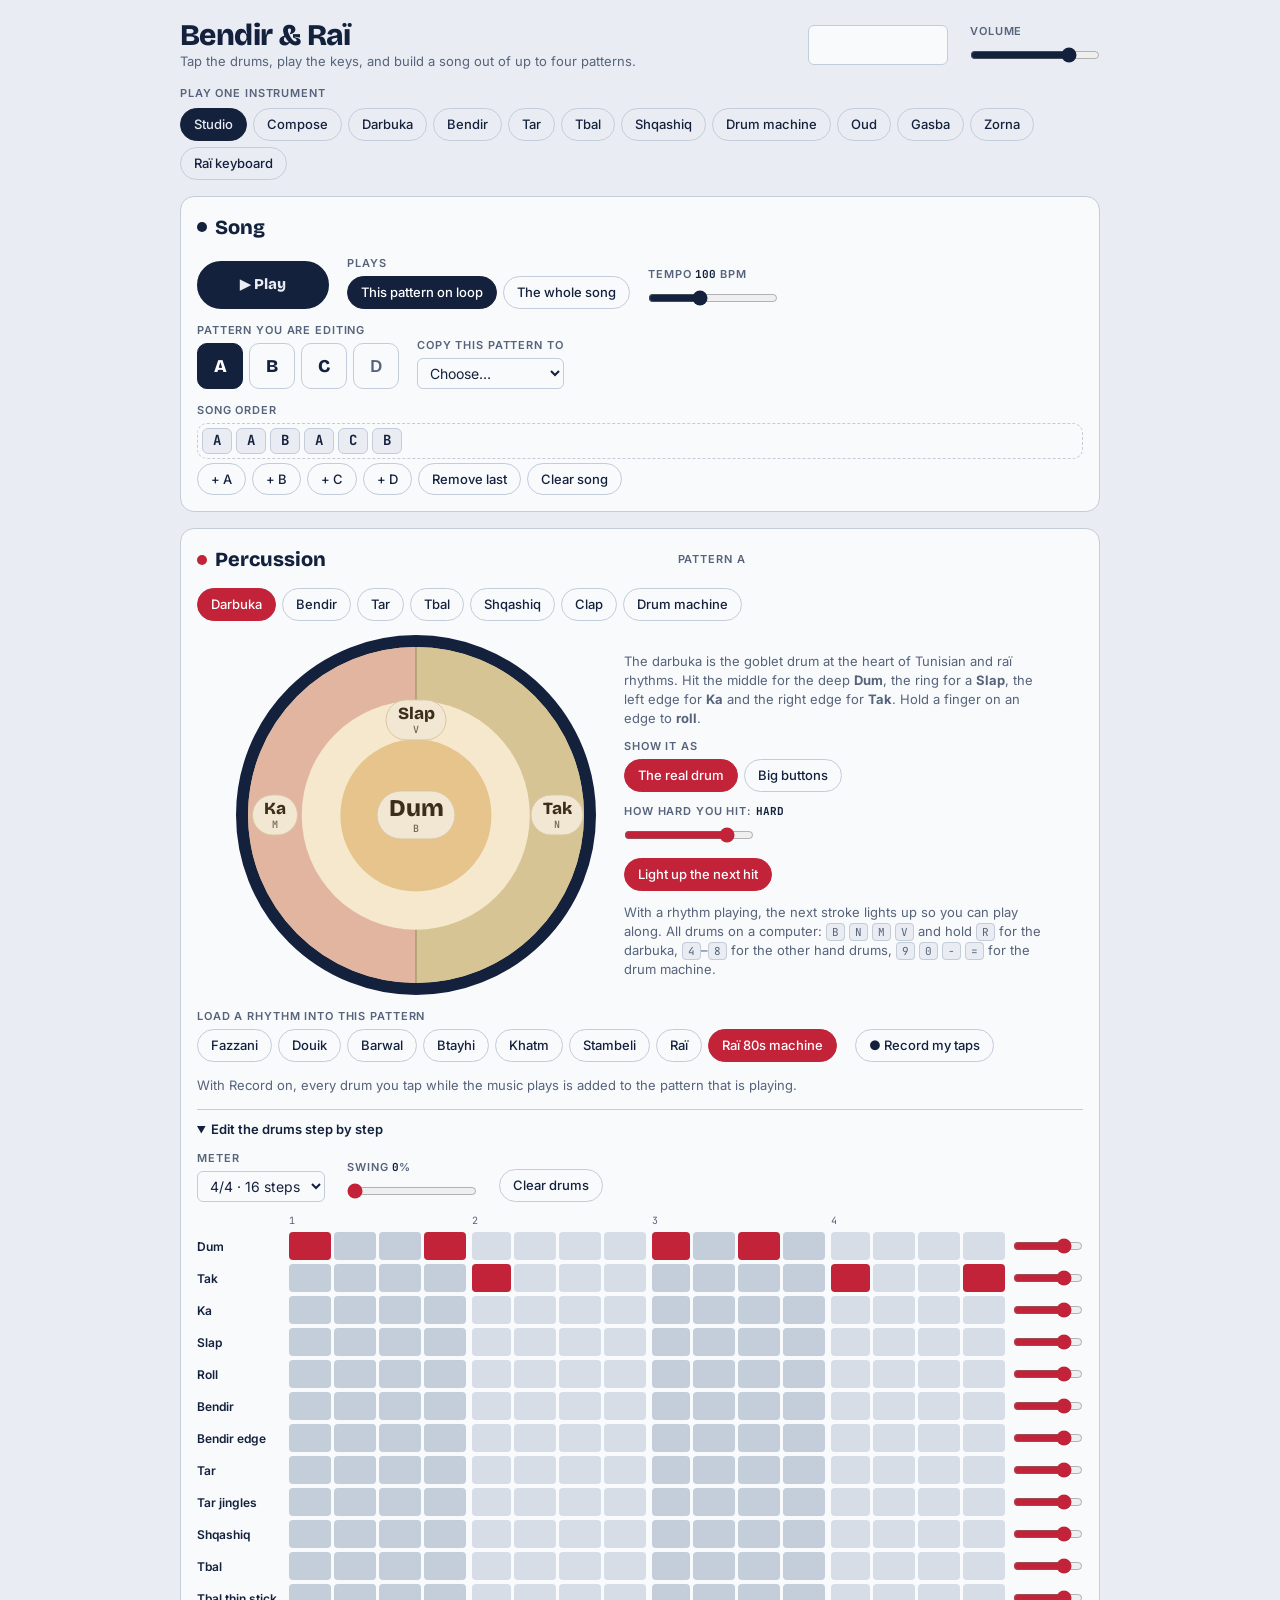
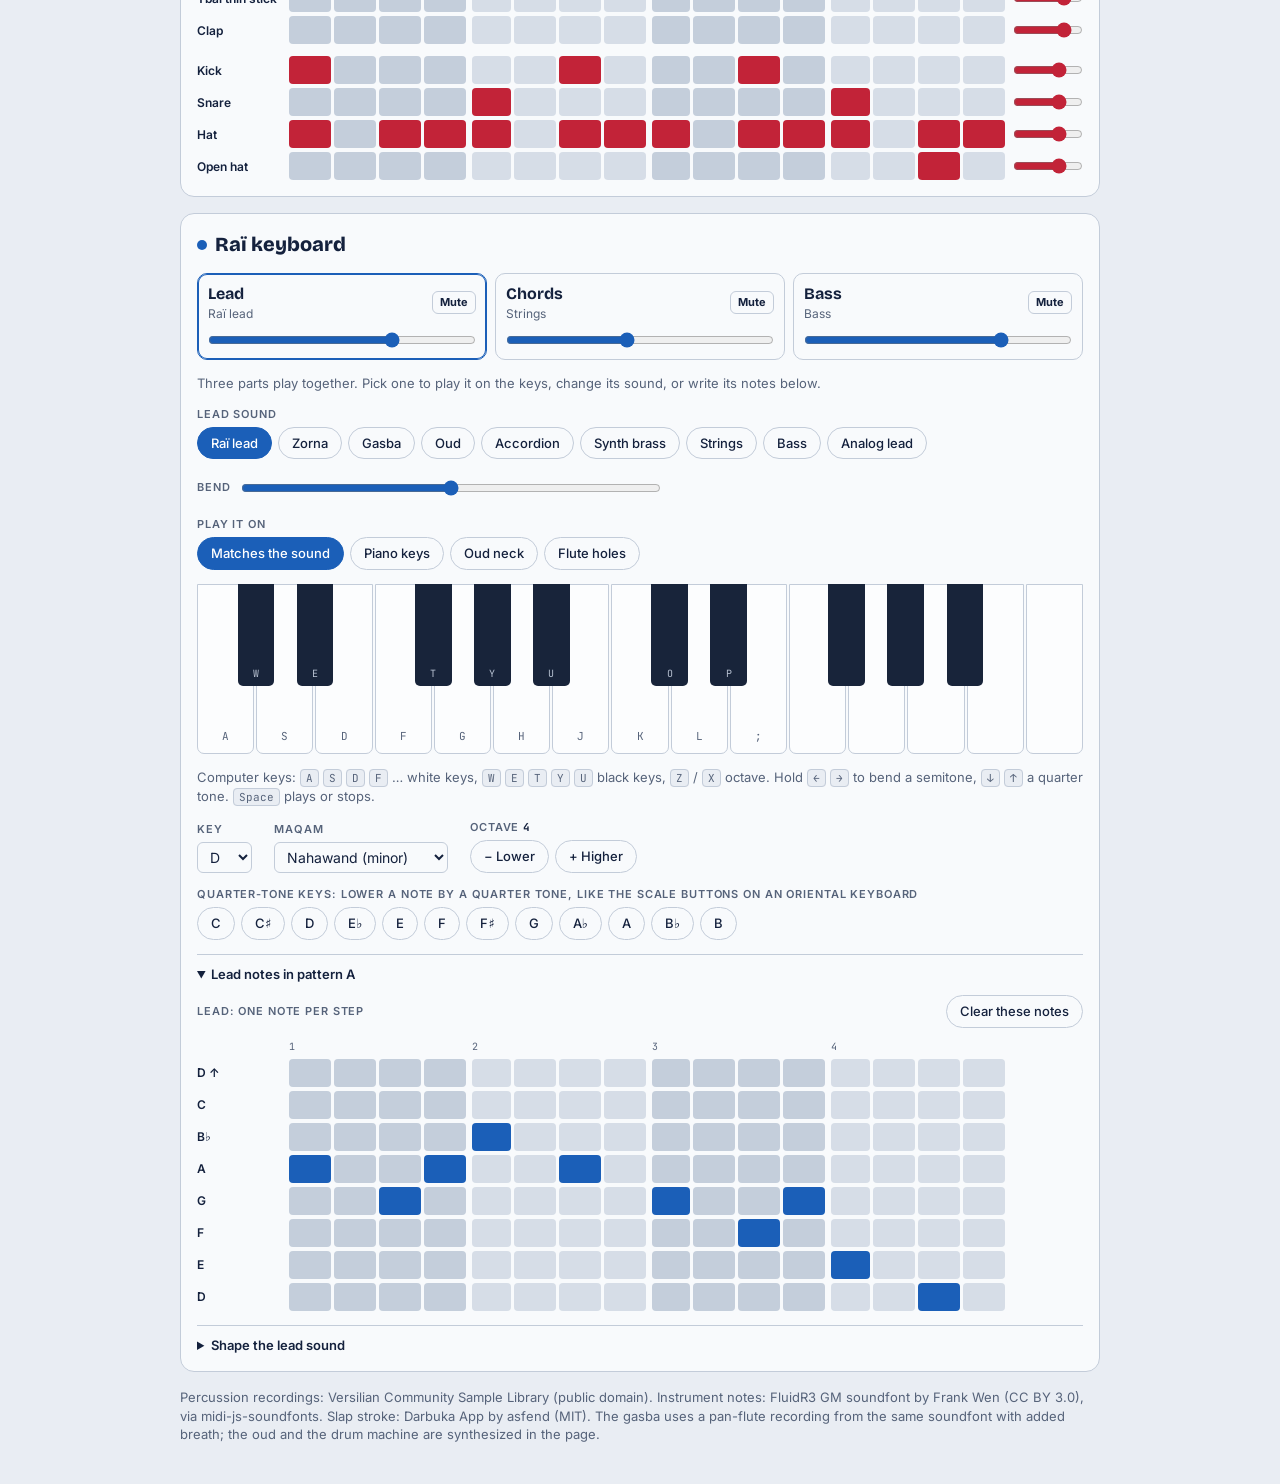
==== bendir-rai/index.html @ 1635fe31 "Add contributor guide, README and sound-pack builder - CONTRIBUTING.md: setup, branch and pull-reque" ====
<!doctype html>
<html lang="en">
<head>
<meta charset="utf-8">
<meta name="viewport" content="width=device-width, initial-scale=1, viewport-fit=cover">
<title>Bendir &amp; Raï</title>
<link rel="stylesheet" href="https://fonts.googleapis.com/css2?family=Inter:wght@400;500;600&family=JetBrains+Mono:wght@500;700&family=Bricolage+Grotesque:wght@600;800&display=swap">
<style>
/* Layout: a song bar on top (patterns and their order), then the two instruments you play
   with your hands: drum heads plus a drum machine (flag red), and a three-track raï keyboard
   (Sidi Bou Said blue). Step grids sit under each instrument. */
:root {
  --bg: #e9edf3;
  --panel: #f8fafc;
  --ink: #14213d;
  --muted: #56637a;
  --line: #c3ccd9;
  --cell: #d6dde7;
  --cell-alt: #c4cedb;
  --drum: #c22338;
  --synth: #1b5fb8;
  --song: #14213d;
  --skin: #f1e7d3;
  --skin-edge: #d9c7a4;
  --skin-ink: #3b2f1c;
  --machine: #2a3550;
  --machine-ink: #e7ecf4;
  --z-center: #e6c48c; --z-ring: #f5e8cd; --z-rimL: #e2b5a0; --z-rimR: #d6c494; --z-rim: #d9c7a4;
  --metal: #d8dde3; --metal-edge: #8a939e;
  --wood: #9a6a3c; --wood-hi: #b7834f; --wood-lo: #7c532c; --wood-ink: #fbefdc; --nut: #efe6d2; --string: #ece6d6; --marker: #f6d78b;
  --cane: #cdb276; --cane-hi: #e6d4a2; --cane-lo: #a88d52; --hole: #3a2c18;
  --on-accent: #ffffff;
  --key-white: #fcfdfe;
  --key-black: #18243a;
  --font-display: "Bricolage Grotesque", "Segoe UI", system-ui, sans-serif;
  --font-body: "Inter", system-ui, -apple-system, "Segoe UI", sans-serif;
  --font-mono: "JetBrains Mono", ui-monospace, "SF Mono", Menlo, monospace;
  --label-w: 84px;
}
@media (prefers-color-scheme: dark) {
  :root:not([data-theme="light"]) {
    --bg: #0f141c; --panel: #171e29; --ink: #e7ecf4; --muted: #8f9bb0; --line: #2c3748;
    --cell: #242e3d; --cell-alt: #303c4f; --drum: #ff6d7c; --synth: #74b0ff; --song: #e7ecf4;
    --skin: #e6d9bf; --skin-edge: #b9a57f; --skin-ink: #2c2314;
    --machine: #2f3b52; --machine-ink: #e7ecf4;
    --on-accent: #0f141c; --key-white: #dde4ee; --key-black: #080c12;
    color-scheme: dark;
  }
}
:root[data-theme="dark"] {
  --bg: #0f141c; --panel: #171e29; --ink: #e7ecf4; --muted: #8f9bb0; --line: #2c3748;
  --cell: #242e3d; --cell-alt: #303c4f; --drum: #ff6d7c; --synth: #74b0ff; --song: #e7ecf4;
  --skin: #e6d9bf; --skin-edge: #b9a57f; --skin-ink: #2c2314;
  --machine: #2f3b52; --machine-ink: #e7ecf4;
  --on-accent: #0f141c; --key-white: #dde4ee; --key-black: #080c12;
  color-scheme: dark;
}

* { box-sizing: border-box; }
[hidden] { display: none !important; }
body {
  background: var(--bg); color: var(--ink);
  font-family: var(--font-body); font-size: 14px; line-height: 1.45;
  padding-block: 20px 40px;
  padding-left: max(16px, env(safe-area-inset-left, 0px));
  padding-right: max(16px, env(safe-area-inset-right, 0px));
}
.wrap { max-width: 920px; margin: 0 auto; display: flex; flex-direction: column; gap: 16px; }
button, select, input { font: inherit; color: inherit; }
button { cursor: pointer; }
:focus-visible { outline: 2px solid var(--ink); outline-offset: 2px; }

.top { display: flex; flex-wrap: wrap; align-items: center; gap: 12px 22px; }
.brand { display: flex; flex-direction: column; margin-right: auto; }
.brand h1 { font-family: var(--font-display); font-weight: 800; font-size: 30px; letter-spacing: -0.02em; margin: 0; line-height: 1.05; }
.brand span { color: var(--muted); font-size: 13px; }
#scope { width: 140px; height: 40px; border: 1px solid var(--line); border-radius: 6px; background: var(--panel); }

.ctl { display: flex; flex-direction: column; gap: 4px; min-width: 0; }
.ctl label, .lbl { font-size: 11px; font-weight: 600; letter-spacing: 0.08em; text-transform: uppercase; color: var(--muted); }
.ctl output { font-family: var(--font-mono); font-weight: 700; font-variant-numeric: tabular-nums; color: var(--ink); letter-spacing: 0; }
input[type=range] { width: 130px; max-width: 100%; accent-color: var(--accent, var(--ink)); margin: 0; height: 22px; }
select { background: var(--panel); border: 1px solid var(--line); border-radius: 6px; padding: 5px 8px; }
.knobs { display: flex; flex-wrap: wrap; gap: 12px 22px; align-items: end; }

.panel { background: var(--panel); border: 1px solid var(--line); border-radius: 14px; padding: 16px; display: flex; flex-direction: column; gap: 14px; min-width: 0; }
.panel.song { --accent: var(--song); }
.panel.drums { --accent: var(--drum); }
.panel.synth { --accent: var(--synth); }
.head { display: flex; flex-wrap: wrap; align-items: center; gap: 10px 14px; }
.head h2 { font-family: var(--font-display); font-size: 20px; font-weight: 800; margin: 0 auto 0 0; display: flex; align-items: center; gap: 8px; }
.head h2::before { content: ""; width: 10px; height: 10px; border-radius: 50%; background: var(--accent); }
.head .lbl { margin-right: auto; }
.chips { display: flex; flex-wrap: wrap; gap: 6px; align-items: center; }
.chip { border: 1px solid var(--line); background: transparent; border-radius: 999px; padding: 6px 13px; font-size: 13px; font-weight: 500; }
.chip:hover { border-color: var(--ink); }
.chip.sel { background: var(--accent); border-color: var(--accent); color: var(--on-accent); }
.chip:disabled { opacity: 0.45; cursor: default; }
.hint { color: var(--muted); font-size: 13px; margin: 0; }
kbd { font-family: var(--font-mono); font-size: 11px; border: 1px solid var(--line); border-radius: 4px; padding: 1px 5px; background: var(--bg); }

/* ---------- song bar ---------- */
.play {
  font-family: var(--font-display); font-weight: 800; font-size: 15px;
  min-width: 132px; padding: 11px 18px; border-radius: 999px;
  border: 2px solid var(--ink); background: var(--ink); color: var(--bg);
}
.play.playing { background: transparent; color: var(--ink); }
.pat { font-family: var(--font-display); font-weight: 800; font-size: 18px; width: 46px; height: 46px; border-radius: 10px; padding: 0; }
.pat.empty { color: var(--muted); font-weight: 600; }
.chain { display: flex; flex-wrap: wrap; gap: 4px; align-items: center; min-height: 34px; padding: 4px; border: 1px dashed var(--line); border-radius: 10px; min-width: 0; }
.chain .slot { font-family: var(--font-mono); font-weight: 700; width: 30px; height: 26px; border-radius: 6px; border: 1px solid var(--line); background: var(--bg); display: flex; align-items: center; justify-content: center; }
.chain .slot.now { background: var(--ink); color: var(--bg); border-color: var(--ink); }
.chain .empty-note { color: var(--muted); font-size: 13px; padding: 0 6px; }
.song-row { display: flex; flex-wrap: wrap; gap: 10px 18px; align-items: end; }

/* ---------- drum heads + drum machine ---------- */
/* percussion simulators */
.sim-area { display: flex; flex-wrap: wrap; gap: 16px 28px; align-items: center; justify-content: center; }
.sim { position: relative; flex: 0 1 360px; width: min(100%, 360px); max-width: 100%; touch-action: none; user-select: none; -webkit-user-select: none; -webkit-tap-highlight-color: transparent; }
.sim.drum { aspect-ratio: 1; border-radius: 50%; border: 12px solid var(--ink); overflow: hidden; cursor: pointer; background: var(--z-rim); }
.sim.drum .zone { position: absolute; left: 50%; top: 50%; transform: translate(-50%, -50%); border-radius: 50%; pointer-events: none; }
.sim.drum .half { position: absolute; top: 0; bottom: 0; width: 50%; pointer-events: none; }
.sim.drum .half.l { left: 0; } .sim.drum .half.r { right: 0; }
.sim.drum .divide { position: absolute; left: 50%; top: 0; bottom: 0; width: 2px; margin-left: -1px; background: var(--skin-ink); opacity: 0.2; pointer-events: none; }
.sim.drum .jingle { position: absolute; width: 9%; aspect-ratio: 1; transform: translate(-50%, -50%); border-radius: 50%; border: 3px solid var(--metal-edge); background: var(--metal); pointer-events: none; }
.zc-center { background: var(--z-center); } .zc-ring { background: var(--z-ring); } .zc-rimL { background: var(--z-rimL); } .zc-rimR { background: var(--z-rimR); }
.zl {
  position: absolute; transform: translate(-50%, -50%); pointer-events: none; text-align: center;
  padding: 4px 11px; border-radius: 999px; background: var(--skin); border: 1px solid var(--skin-edge);
  font-family: var(--font-display); font-weight: 800; font-size: 17px; color: var(--skin-ink); line-height: 1.15; white-space: nowrap;
  transition: transform 0.08s ease-out;
}
.zl small, .bpad small { display: block; font-family: var(--font-mono); font-weight: 500; font-size: 10px; opacity: 0.7; }
.zl.big { font-size: 24px; }
.zl.cue, .bpad.cue { background: var(--accent); border-color: var(--accent); color: var(--on-accent); }
.zl.hit { transform: translate(-50%, -50%) scale(1.18); transition: none; }
.ripple { position: absolute; width: 70px; height: 70px; margin: -35px 0 0 -35px; border-radius: 50%; border: 4px solid var(--accent); pointer-events: none; animation: ripple 0.45s ease-out forwards; }
@keyframes ripple { from { transform: scale(0.3); opacity: 1; } to { transform: scale(1.5); opacity: 0; } }
.sim.bpads { flex-basis: 460px; width: min(100%, 460px); display: grid; grid-template-columns: repeat(2, minmax(0, 1fr)); gap: 10px; }
.bpad {
  min-height: 104px; border: 2px solid var(--skin-edge); border-radius: 16px; padding: 8px; color: var(--skin-ink);
  display: flex; flex-direction: column; align-items: center; justify-content: center; gap: 2px;
  font-family: var(--font-display); font-weight: 800; font-size: 20px; touch-action: none;
  transition: transform 0.08s ease-out;
}
.bpad.hit { transform: scale(0.95); transition: none; }
.sim.bpads.machine .bpad { background: var(--machine); color: var(--machine-ink); border-color: var(--machine); }
.sim.bpads.machine .bpad.cue { background: var(--accent); color: var(--on-accent); }
.sim.bpads.one { grid-template-columns: 1fr; }
.sim-side > .chip { align-self: flex-start; }
/* composer */
.panel.composer { --accent: var(--synth); }
.ctop { display: flex; flex-wrap: wrap; gap: 12px 18px; align-items: end; }
.tl-wrap { overflow-x: auto; border: 1px solid var(--line); border-radius: 10px; background: var(--bg); }
.tl { position: relative; --hw: 176px; --bw: 64px; width: max-content; min-width: 100%; }
.tl-row { display: flex; height: 64px; border-bottom: 1px solid var(--line); }
.tl-row:last-child { border-bottom: 0; }
.tl-row.ruler { height: 26px; }
.tl-head { position: sticky; left: 0; z-index: 3; width: var(--hw); flex: 0 0 var(--hw); background: var(--panel); border-right: 1px solid var(--line); padding: 6px 8px; display: flex; flex-direction: column; gap: 4px; min-width: 0; }
.tl-row.sel .tl-head { box-shadow: inset 4px 0 0 var(--accent); }
.tl-head .hrow { display: flex; gap: 4px; align-items: center; min-width: 0; }
.tl-head .tname { font-weight: 700; font-size: 13px; overflow: hidden; text-overflow: ellipsis; white-space: nowrap; flex: 1; min-width: 0; }
.tl-head select { font-size: 12px; padding: 2px 4px; flex: 1; min-width: 0; font-weight: 700; }
.tl-head input[type=range] { width: auto; flex: 1; min-width: 0; height: 18px; }
.ms { border: 1px solid var(--line); background: transparent; border-radius: 5px; font-size: 11px; font-weight: 700; width: 24px; height: 22px; padding: 0; flex: 0 0 auto; }
.ms.on { background: var(--muted); border-color: var(--muted); color: var(--bg); }
.ms.s.on { background: var(--accent); border-color: var(--accent); color: var(--on-accent); }
.tl-head .del { border: 0; background: transparent; color: var(--muted); font-size: 17px; line-height: 1; padding: 0 2px; flex: 0 0 auto; }
.tl-head .del:hover { color: var(--ink); }
.tl-lane { position: relative; flex: 0 0 auto; width: calc(var(--bw) * var(--bars)); overflow: hidden; cursor: copy; touch-action: pan-x;
  background-image: linear-gradient(90deg, var(--line) 1px, transparent 1px); background-size: var(--bw) 100%; }
.ruler .tl-lane { cursor: pointer; background: none; }
.ruler .tl-lane span { position: absolute; top: 5px; font-family: var(--font-mono); font-size: 11px; color: var(--muted); padding-left: 5px; }
.ruler .tl-head { font-size: 11px; font-weight: 600; letter-spacing: 0.08em; text-transform: uppercase; color: var(--muted); justify-content: center; }
.startmark { position: absolute; top: 0; height: 26px; width: 0; border-left: 8px solid transparent; border-right: 8px solid transparent; border-top: 10px solid var(--muted); margin-left: -8px; pointer-events: none; }
.clip { position: absolute; top: 6px; bottom: 6px; border-radius: 7px; overflow: hidden; cursor: grab; touch-action: none; color: var(--on-accent); border: 1px solid transparent; }
.clip.perc { background: var(--drum); }
.clip.mel { background: var(--synth); }
.clip.sel { box-shadow: 0 0 0 2px var(--bg), 0 0 0 4px var(--ink); }
.clip .cname { position: absolute; left: 6px; top: 2px; right: 12px; font-size: 11px; font-weight: 700; white-space: nowrap; overflow: hidden; text-overflow: ellipsis; pointer-events: none; }
.clip svg { position: absolute; left: 4px; right: 12px; top: 18px; bottom: 4px; width: calc(100% - 16px); height: calc(100% - 22px); pointer-events: none; }
.clip .grip { position: absolute; right: 0; top: 0; bottom: 0; width: 12px; cursor: ew-resize; background: linear-gradient(90deg, transparent 4px, var(--on-accent) 4px, var(--on-accent) 6px, transparent 6px); opacity: 0.6; }
.playhead { position: absolute; top: 0; bottom: 0; width: 2px; margin-left: -1px; background: var(--ink); z-index: 2; pointer-events: none; }
.ceditor { display: flex; flex-direction: column; gap: 10px; border-top: 1px solid var(--line); padding-top: 12px; }
.ced-head { display: flex; flex-wrap: wrap; gap: 8px 12px; align-items: center; }
.ced-head h3 { font-family: var(--font-display); font-size: 17px; font-weight: 800; margin: 0 auto 0 0; }
.ced-scroll { overflow-x: auto; border: 1px solid var(--line); border-radius: 8px; background: var(--panel); }
.pgrid { display: grid; grid-template-columns: 84px repeat(var(--cols), 24px); gap: 2px; padding: 6px; width: max-content; }
.pgrid .lab { position: sticky; left: 0; z-index: 1; background: var(--panel); font-size: 12px; font-weight: 600; display: flex; align-items: center; padding-right: 6px; }
.pgrid .cell { height: 26px; }
.pgrid .cell.bar { box-shadow: inset 2px 0 0 var(--muted); }
.pgrid .cell.bar.on { box-shadow: inset 2px 0 0 var(--ink); }
.roll { display: flex; width: max-content; }
.roll .keys { position: sticky; left: 0; z-index: 2; background: var(--panel); flex: 0 0 64px; border-right: 1px solid var(--line); }
.roll .keys div { height: 23px; font-size: 11px; font-weight: 600; display: flex; align-items: center; padding-left: 6px; border-bottom: 1px solid var(--line); white-space: nowrap; }
.roll .keys .root { color: var(--accent); }
.roll .area { position: relative; width: calc(var(--cols) * 24px); height: calc(15 * 23px); cursor: crosshair; touch-action: none;
  background-image: linear-gradient(90deg, var(--muted) 2px, transparent 2px), linear-gradient(90deg, var(--line) 1px, transparent 1px), linear-gradient(90deg, var(--cell) 1px, transparent 1px), linear-gradient(0deg, var(--line) 1px, transparent 1px);
  background-size: 384px 100%, 96px 100%, 24px 100%, 100% 23px; }
.roll .band { position: absolute; left: 0; right: 0; height: 23px; background: var(--cell); opacity: 0.6; pointer-events: none; }
.note { position: absolute; height: 21px; margin-top: 1px; border-radius: 4px; background: var(--accent); box-shadow: inset 0 0 0 1px var(--ink); cursor: pointer; }
.note .ne { position: absolute; right: 0; top: 0; bottom: 0; width: 8px; cursor: ew-resize; }
.ced-empty { color: var(--muted); margin: 0; }
@media (max-width: 720px) {
  .tl { --hw: 112px; --bw: 48px; }
  .tl-head { padding: 4px 6px; }
  .tl-head input[type=range] { display: none; }
}
.inst-nav { display: flex; flex-direction: column; gap: 6px; }
.inst-nav .chip { text-decoration: none; color: inherit; }
.inst-nav .chip.sel { background: var(--ink); border-color: var(--ink); color: var(--bg); }
.panel.focus { --accent: var(--ink); gap: 10px; }
.panel.focus h2 { font-family: var(--font-display); font-weight: 800; font-size: clamp(30px, 6vw, 44px); letter-spacing: -0.02em; line-height: 1.05; margin: 0; }
.panel.focus .about { margin: 0; color: var(--muted); font-size: 15px; max-width: 62ch; }
.panel.focus .back { color: var(--muted); font-size: 13px; font-weight: 600; text-decoration: none; }
.panel.focus .back:hover { color: var(--ink); text-decoration: underline; }
body.page .panel.song, body.page #percTabs, body.page .transport, body.page #recHint, body.page #patDetails,
body.page #tracks, body.page #tracksHint, body.page #notesDetails, body.page #surfRow, body.page.page-perc #synthPanel,
body.page.page-compose #drumsPanel, body.page.page-compose #synthPanel, body.page.page-mel #drumsPanel, body.page.page-mel:not(.page-sounds) #soundRow, body.page #drumPatLbl { display: none; }
body.page .sim { flex-basis: 440px; width: min(100%, 440px); }
body.page .sim.bpads { flex-basis: 560px; width: min(100%, 560px); }
body.page .panel.drums .head h2, body.page .panel.synth .head h2 { display: none; }
.sim-side { flex: 1 1 240px; min-width: 0; display: flex; flex-direction: column; gap: 12px; max-width: 420px; }

/* oud neck and flute holes */
.surface { display: flex; flex-direction: column; gap: 8px; }
.neck {
  position: relative; height: 222px; border-radius: 0 10px 10px 0; border-left: 16px solid var(--nut);
  background: linear-gradient(180deg, var(--wood-hi), var(--wood) 60%, var(--wood-lo));
  touch-action: none; user-select: none; -webkit-user-select: none; cursor: pointer;
}
.neck .course { position: absolute; left: 0; right: 0; pointer-events: none; }
.neck .course::after { content: ""; position: absolute; left: 0; right: 0; top: 50%; height: var(--th, 2px); margin-top: calc(var(--th, 2px) / -2); background: var(--string); }
.neck .mk { position: absolute; top: 50%; width: 9px; height: 9px; margin: -4.5px 0 0 -4.5px; border-radius: 50%; background: var(--marker); }
.neck .mk.root { width: 14px; height: 14px; margin: -7px 0 0 -7px; }
.neck .open { position: absolute; left: -14px; top: 50%; transform: translateY(-50%); width: 12px; text-align: center; font-family: var(--font-mono); font-size: 10px; font-weight: 700; color: var(--hole); }
.neck .finger { position: absolute; width: 30px; height: 30px; margin: -15px 0 0 -15px; border-radius: 50%; background: var(--accent); opacity: 0.85; pointer-events: none; }
.neck .finger span { position: absolute; left: 50%; bottom: 34px; transform: translateX(-50%); font-family: var(--font-mono); font-size: 11px; font-weight: 700; color: var(--wood-ink); white-space: nowrap; }
.pipe {
  position: relative; height: 92px; border-radius: 46px 12px 12px 46px;
  background: linear-gradient(180deg, var(--cane-hi), var(--cane) 55%, var(--cane-lo));
  display: grid; grid-template-columns: 56px repeat(8, minmax(0, 1fr)) 16px; align-items: center;
  touch-action: none; user-select: none; -webkit-user-select: none; cursor: pointer;
}
.pipe .mouth { grid-column: 1; justify-self: center; width: 22px; height: 22px; border-radius: 50%; background: var(--hole); opacity: 0.55; }
.hole { justify-self: center; width: 44px; height: 44px; max-width: 90%; aspect-ratio: 1; border-radius: 50%; background: var(--hole); display: flex; align-items: center; justify-content: center; color: var(--cane-hi); font-family: var(--font-mono); font-size: 11px; font-weight: 700; pointer-events: none; }
.hole.down { background: var(--accent); color: var(--on-accent); }
.pipe-names { display: grid; grid-template-columns: 56px repeat(8, minmax(0, 1fr)) 16px; font-size: 12px; font-weight: 600; color: var(--muted); text-align: center; }
.pipe-names span:first-child { grid-column: 2; }
.machine-lbl { text-align: center; }

.transport { display: flex; flex-wrap: wrap; gap: 12px 18px; align-items: end; }
.rec.sel { background: var(--drum); border-color: var(--drum); color: var(--on-accent); }

details { border-top: 1px solid var(--line); padding-top: 10px; }
summary { cursor: pointer; font-weight: 600; font-size: 13px; }
details > .inner { display: flex; flex-direction: column; gap: 12px; padding-top: 12px; }

.grid { display: flex; flex-direction: column; gap: 4px; }
.row { display: grid; grid-template-columns: var(--label-w) minmax(0, 1fr) 70px; gap: 8px; align-items: center; }
.row.split { margin-top: 8px; }
.row .name { font-size: 12px; font-weight: 600; white-space: nowrap; overflow: hidden; text-overflow: ellipsis; }
.steps { display: grid; grid-template-columns: repeat(var(--n, 16), minmax(0, 1fr)); gap: 3px; }
.cell { height: 28px; border: 0; padding: 0; border-radius: 4px; background: var(--cell); }
.cell.alt { background: var(--cell-alt); }
.steps .gs { margin-left: 3px; }
.cell:hover { box-shadow: inset 0 0 0 2px var(--accent); }
.cell.on { background: var(--accent); }
.cell.tie { border-top-left-radius: 0; border-bottom-left-radius: 0; }
.cell.now { box-shadow: inset 0 0 0 2px var(--ink); }
.row input[type=range] { width: 70px; }
.ruler { color: var(--muted); font-family: var(--font-mono); font-size: 10px; }

/* ---------- tracks + keyboard ---------- */
.tracks { display: grid; grid-template-columns: repeat(3, minmax(0, 1fr)); gap: 8px; }
.track { border: 1px solid var(--line); border-radius: 10px; padding: 8px 10px; display: flex; flex-direction: column; gap: 6px; min-width: 0; }
.track.sel { border-color: var(--accent); box-shadow: inset 0 0 0 1px var(--accent); }
.track .top-row { display: flex; align-items: center; gap: 8px; min-width: 0; }
.track .pick { border: 0; background: transparent; padding: 0; text-align: left; flex: 1; min-width: 0; display: flex; flex-direction: column; }
.track .pick b { font-family: var(--font-display); font-size: 16px; }
.track .pick span { font-size: 12px; color: var(--muted); white-space: nowrap; overflow: hidden; text-overflow: ellipsis; }
.track .mute { border: 1px solid var(--line); background: transparent; border-radius: 6px; font-size: 11px; font-weight: 700; padding: 3px 7px; }
.track .mute.on { background: var(--muted); border-color: var(--muted); color: var(--bg); }
.track.muted .pick { opacity: 0.5; }
.track input[type=range] { width: 100%; }

.piano { position: relative; height: 170px; display: flex; gap: 2px; touch-action: none; user-select: none; -webkit-user-select: none; }
.wk { flex: 1 1 0; min-width: 0; background: var(--key-white); border: 1px solid var(--line); border-radius: 0 0 7px 7px; display: flex; align-items: flex-end; justify-content: center; padding-bottom: 8px; font-family: var(--font-mono); font-size: 11px; color: #56637a; }
.bk { position: absolute; top: 0; height: 60%; background: var(--key-black); border-radius: 0 0 5px 5px; display: flex; align-items: flex-end; justify-content: center; padding-bottom: 5px; font-family: var(--font-mono); font-size: 10px; color: #b8c2d2; }
.wk.down, .bk.down { background: var(--accent); color: var(--on-accent); }
.wk.qt, .bk.qt { box-shadow: inset 0 -6px 0 var(--accent); }
.bend { display: flex; align-items: center; gap: 10px; }
.bend input { flex: 1; width: auto; max-width: 420px; height: 30px; }

@media (max-width: 720px) {
  :root { --label-w: 58px; }
  .row { grid-template-columns: var(--label-w) minmax(0, 1fr); gap: 5px; }
  .row > input[type=range], .row > .spacer { display: none; }
  .steps { gap: 2px; }
  .cell { height: 32px; border-radius: 3px; }
  .panel { padding: 12px; }
  #scope { display: none; }
  .zl { font-size: 15px; padding: 3px 8px; } .zl.big { font-size: 20px; }
  .zl small { display: none; }
  .bpad { min-height: 92px; font-size: 18px; }
  .neck { height: 240px; }
  .hole { width: 30px; height: 30px; font-size: 0; }
  .pipe, .pipe-names { grid-template-columns: 34px repeat(8, minmax(0, 1fr)) 8px; }
  .pipe .mouth { width: 14px; height: 14px; }
  .pipe-names { font-size: 10px; }
  .wk, .bk { font-size: 0; }
  .piano { height: 190px; }
  input[type=range] { width: 110px; }
  .tracks { gap: 6px; }
  .track { padding: 6px 7px; }
  .track .top-row { flex-direction: column; align-items: stretch; gap: 4px; }
  .track .pick b { font-size: 14px; }
}
@media (prefers-reduced-motion: reduce) { .zl, .bpad { transition: none; } .ripple { animation-duration: 0.01s; } }
</style>
</head>
<body style="margin:0">
<div class="wrap">
  <header class="top">
    <div class="brand">
      <h1>Bendir &amp; Raï</h1>
      <span>Tap the drums, play the keys, and build a song out of up to four patterns.</span>
    </div>
    <canvas id="scope" width="280" height="80" aria-hidden="true"></canvas>
    <div class="ctl"><label for="vol">Volume</label><input id="vol" type="range" min="0" max="100" step="1"></div>
  </header>

  <nav class="inst-nav" aria-label="Instruments">
    <span class="lbl">Play one instrument</span>
    <div class="chips" id="instNav"></div>
  </nav>

  <section class="panel focus" id="focus" aria-labelledby="fName" hidden>
    <a class="back" href="#">← Back to the studio</a>
    <h2 id="fName"></h2>
    <p class="about" id="fAbout"></p>
    <div class="song-row">
      <button class="play" id="fPlay" type="button">▶ Play a rhythm</button>
      <div class="ctl"><label for="fBpm">Tempo <output id="fBpmOut">100</output> BPM</label><input id="fBpm" type="range" min="50" max="180" step="1"></div>
      <div class="ctl"><span class="lbl">Rhythm to play along with</span><div class="chips" id="fBeats"></div></div>
    </div>
  </section>

  <section class="panel song" aria-label="Song">
    <div class="head"><h2>Song</h2></div>
    <div class="song-row">
      <button class="play" id="play" type="button">▶ Play</button>
      <div class="ctl"><span class="lbl">Plays</span>
        <div class="chips"><button class="chip" id="modeLoop" type="button">This pattern on loop</button><button class="chip" id="modeSong" type="button">The whole song</button></div></div>
      <div class="ctl"><label for="bpm">Tempo <output id="bpmOut">120</output> BPM</label><input id="bpm" type="range" min="50" max="180" step="1"></div>
    </div>
    <div class="song-row">
      <div class="ctl"><span class="lbl">Pattern you are editing</span><div class="chips" id="pats"></div></div>
      <div class="ctl"><label for="copyTo">Copy this pattern to</label>
        <select id="copyTo"><option value="">Choose…</option></select></div>
    </div>
    <div class="ctl">
      <span class="lbl">Song order</span>
      <div class="chain" id="chain"></div>
      <div class="chips" id="chainAdd"></div>
    </div>
  </section>

  <section class="panel composer" id="composer" aria-label="Compose" hidden>
    <div class="head"><h2>Compose</h2></div>
    <p class="hint">Each row is an instrument. Click an empty bar to add a clip, drag a clip to move it, drag its right edge to make it longer, and pick a clip to write its notes below. Press <kbd>Space</kbd> to play or stop.</p>
    <div class="ctop">
      <button class="play" id="cPlay" type="button">▶ Play</button>
      <button class="chip" id="cHome" type="button">⏮ Back to the start</button>
      <div class="ctl"><label for="cBpm">Tempo <output id="cBpmOut">100</output> BPM</label><input id="cBpm" type="range" min="50" max="180" step="1"></div>
      <div class="ctl"><label for="cRoot">Key</label><select id="cRoot"></select></div>
      <div class="ctl"><label for="cScale">Maqam</label><select id="cScale"></select></div>
      <div class="ctl"><label for="cBars">Length</label><select id="cBars"><option value="8">8 bars</option><option value="16">16 bars</option><option value="32">32 bars</option></select></div>
      <button class="chip" id="cLoop" type="button" aria-pressed="true">Loop</button>
      <div class="ctl"><label for="cAdd">Add an instrument</label><select id="cAdd"></select></div>
    </div>
    <div class="tl-wrap" id="tlWrap"><div class="tl" id="tl"></div></div>
    <div class="ceditor" id="cEditor"></div>
  </section>

  <section class="panel drums" id="drumsPanel" aria-label="Percussion">
    <div class="head"><h2>Percussion</h2><span class="lbl" id="drumPatLbl"></span></div>
    <div class="chips" id="percTabs" role="tablist" aria-label="Instrument"></div>
    <div class="sim-area">
      <div class="sim" id="sim" role="group"></div>
      <div class="sim-side">
        <p class="hint" id="simHelp"></p>
        <div class="ctl" id="simViewRow"><span class="lbl">Show it as</span>
          <div class="chips"><button class="chip" id="viewReal" type="button">The real drum</button><button class="chip" id="viewButtons" type="button">Big buttons</button></div></div>
        <div class="ctl"><label for="touch">How hard you hit: <output id="touchOut">Hard</output></label><input id="touch" type="range" min="10" max="100" step="1"></div>
        <button class="chip" id="guide" type="button" aria-pressed="true">Light up the next hit</button>
        <p class="hint">With a rhythm playing, the next stroke lights up so you can play along. All drums on a computer: <kbd>B</kbd> <kbd>N</kbd> <kbd>M</kbd> <kbd>V</kbd> and hold <kbd>R</kbd> for the darbuka, <kbd>4</kbd>–<kbd>8</kbd> for the other hand drums, <kbd>9</kbd> <kbd>0</kbd> <kbd>-</kbd> <kbd>=</kbd> for the drum machine.</p>
      </div>
    </div>

    <div class="transport">
      <div class="ctl">
        <span class="lbl">Load a rhythm into this pattern</span>
        <div class="chips" id="beats"></div>
      </div>
      <button class="chip rec" id="rec" type="button" aria-pressed="false">● Record my taps</button>
    </div>
    <p class="hint" id="recHint">With Record on, every drum you tap while the music plays is added to the pattern that is playing.</p>

    <details id="patDetails" open>
      <summary>Edit the drums step by step</summary>
      <div class="inner">
        <div class="knobs">
          <div class="ctl"><label for="meter">Meter</label><select id="meter"><option value="16">4/4 · 16 steps</option><option value="12">6/8 · 12 steps</option></select></div>
          <div class="ctl"><label for="swing">Swing <output id="swingOut">0</output>%</label><input id="swing" type="range" min="0" max="60" step="1"></div>
          <button class="chip" id="clearDrums" type="button">Clear drums</button>
        </div>
        <div class="grid" id="drumGrid"></div>
      </div>
    </details>
  </section>

  <section class="panel synth" id="synthPanel" aria-label="Raï keyboard">
    <div class="head"><h2>Raï keyboard</h2></div>
    <div class="tracks" id="tracks"></div>
    <p class="hint" id="tracksHint">Three parts play together. Pick one to play it on the keys, change its sound, or write its notes below.</p>

    <div class="ctl" id="soundRow"><span class="lbl" id="soundLbl">Sound</span><div class="chips" id="sounds"></div></div>

    <div class="bend">
      <label class="lbl" for="bend">Bend</label>
      <input id="bend" type="range" min="-200" max="200" step="1" value="0">
    </div>
    <div class="ctl" id="surfRow"><span class="lbl">Play it on</span><div class="chips" id="surfaces"></div></div>
    <div class="surface" id="surfPiano"><div class="piano" id="piano" aria-label="Piano keyboard"></div></div>
    <div class="surface" id="surfOud" hidden>
      <div class="neck" id="neck" role="group" aria-label="Oud neck: six courses, no frets"></div>
      <div class="chips"><button class="chip" id="oudSnap" type="button" aria-pressed="true">Snap to the maqam</button><button class="chip" id="oudTrem" type="button" aria-pressed="false">Tremolo picking</button></div>
    </div>
    <div class="surface" id="surfPipe" hidden>
      <div class="pipe" id="pipe" role="group" aria-label="Flute: eight finger holes, low to high"><span class="mouth"></span></div>
      <div class="pipe-names" id="pipeNames"></div>
    </div>
    <p class="hint" id="surfHint"></p>

    <div class="knobs">
      <div class="ctl"><label for="root">Key</label><select id="root"></select></div>
      <div class="ctl"><label for="scale">Maqam</label>
        <select id="scale"><option value="hijaz">Hijaz</option><option value="kurd">Kurd</option><option value="nahawand">Nahawand (minor)</option><option value="bayati">Bayati (quarter tone)</option><option value="rast">Rast (quarter tones)</option><option value="ajam">Ajam (major)</option></select></div>
      <div class="ctl"><span class="lbl">Octave <output id="octOut">4</output></span>
        <div class="chips"><button class="chip" id="octDown" type="button">− Lower</button><button class="chip" id="octUp" type="button">+ Higher</button></div></div>
    </div>
    <div class="ctl">
      <span class="lbl">Quarter-tone keys: lower a note by a quarter tone, like the scale buttons on an oriental keyboard</span>
      <div class="chips" id="qt"></div>
    </div>

    <details open id="notesDetails">
      <summary id="notesSummary">Notes</summary>
      <div class="inner">
        <div class="head"><span class="lbl" id="notesHint"></span><button class="chip" id="clearNotes" type="button">Clear these notes</button></div>
        <div class="grid" id="melGrid"></div>
      </div>
    </details>

    <details>
      <summary id="shapeSummary">Shape the sound</summary>
      <div class="inner">
        <div class="knobs">
          <div class="ctl"><label for="cutoff">Brightness</label><input id="cutoff" type="range" min="0" max="100"></div>
          <div class="ctl"><label for="attack">Fade in</label><input id="attack" type="range" min="0" max="100"></div>
          <div class="ctl"><label for="release">Fade out</label><input id="release" type="range" min="0" max="100"></div>
          <div class="ctl"><label for="delay">Echo</label><input id="delay" type="range" min="0" max="100"></div>
          <div class="ctl"><label for="glide">Glide between held notes</label><input id="glide" type="range" min="0" max="100"></div>
          <div class="ctl"><label for="vibrato">Vibrato</label><input id="vibrato" type="range" min="0" max="100"></div>
          <div class="ctl"><span class="lbl">Ornament</span><div class="chips"><button class="chip" id="orn" type="button" aria-pressed="false">Grace note on every key</button></div></div>
        </div>
      </div>
    </details>
  </section>

  <p class="hint">Percussion recordings: Versilian Community Sample Library (public domain). Instrument notes: FluidR3 GM soundfont by Frank Wen (CC BY 3.0), via midi-js-soundfonts. Slap stroke: Darbuka App by asfend (MIT). The gasba uses a pan-flute recording from the same soundfont with added breath; the oud and the drum machine are synthesized in the page.</p>
</div>

<script>
(function () {
  'use strict';
  var STEPS = 16, ROWS = 8, NPAT = 4, LETTERS = ['A', 'B', 'C', 'D'];
  var $ = function (id) { return document.getElementById(id); };
  function el(tag, cls, text) { var e = document.createElement(tag); if (cls) e.className = cls; if (text != null) e.textContent = text; return e; }

  var DRUMS = [
    { id: 'dum', name: 'Dum', key: 'B', head: true }, { id: 'tak', name: 'Tak', key: 'N', head: true }, { id: 'ka', name: 'Ka', key: 'M', head: true },
    { id: 'slap', name: 'Slap', key: 'V', head: true }, { id: 'roll', name: 'Roll', key: 'R', head: true },
    { id: 'bendir', name: 'Bendir', key: '4' }, { id: 'bendirt', name: 'Bendir edge', key: '' },
    { id: 'tar', name: 'Tar', key: '5' }, { id: 'tarj', name: 'Tar jingles', key: '' },
    { id: 'shq', name: 'Shqashiq', key: '6' },
    { id: 'tbal', name: 'Tbal', key: '7' }, { id: 'tbalt', name: 'Tbal thin stick', key: '' },
    { id: 'clap', name: 'Clap', key: '8' },
    { id: 'kick', name: 'Kick', key: '9', machine: true }, { id: 'snare', name: 'Snare', key: '0', machine: true },
    { id: 'hat', name: 'Hat', key: '-', machine: true }, { id: 'ohat', name: 'Open hat', key: '=', machine: true }
  ];
  var ALT = { dum: 1, tak: 1, ka: 1, clap: 1, tarj: 1 }; // drums with a second recorded take
  var NOTE_NAMES = ['C', 'C♯', 'D', 'E♭', 'E', 'F', 'F♯', 'G', 'A♭', 'A', 'B♭', 'B'];
  var SCALES = { hijaz: [0, 1, 4, 5, 7, 8, 10], kurd: [0, 1, 3, 5, 7, 8, 10], nahawand: [0, 2, 3, 5, 7, 8, 10], bayati: [0, 1.5, 3, 5, 7, 8, 10], rast: [0, 2, 3.5, 5, 7, 9, 10.5], ajam: [0, 2, 4, 5, 7, 9, 11] };

  var SOUNDS = {
    'Raï lead':    { inst: 'lead',      cutoff: 92, attack: 1,  release: 16, delay: 26, octave: 4, glide: 28, vibrato: 28 },
    Zorna:         { inst: 'zorna',     cutoff: 96, attack: 1,  release: 10, delay: 10, octave: 4, glide: 22, vibrato: 20 },
    Gasba:         { inst: 'gasba',     cutoff: 94, attack: 6,  release: 18, delay: 22, octave: 4, glide: 34, vibrato: 30, breath: 45 },
    Oud:           { inst: 'oud',       cutoff: 100, attack: 0, release: 40, delay: 8,  octave: 3, glide: 0,  vibrato: 0 },
    Accordion:     { inst: 'accordion', cutoff: 96, attack: 2,  release: 14, delay: 8,  octave: 4, glide: 0,  vibrato: 6 },
    'Synth brass': { inst: 'brass',     cutoff: 90, attack: 1,  release: 18, delay: 18, octave: 4, glide: 0,  vibrato: 8 },
    Strings:       { inst: 'strings',   cutoff: 92, attack: 30, release: 55, delay: 15, octave: 3, glide: 0,  vibrato: 10 },
    Bass:          { inst: 'bass',      cutoff: 85, attack: 0,  release: 12, delay: 0,  octave: 2, glide: 0,  vibrato: 0 },
    'Analog lead': { inst: '',          cutoff: 72, attack: 1,  release: 18, delay: 26, octave: 4, glide: 28, vibrato: 30 }
  };
  // Sounds made in the page instead of from a recorded pack. When real oud recordings are packed as
  // s/oud.json (python3 tools/build_packs.py notes FOLDER oud), delete oud from this list to use them.
  var MODELLED = { oud: true };
  var SOUND_KEYS = ['inst', 'cutoff', 'attack', 'release', 'delay', 'glide', 'vibrato', 'octave', 'breath'];
  var TRACKS = [
    { id: 'lead', name: 'Lead', sound: 'Raï lead', level: 70, what: 'one note per step' },
    { id: 'chords', name: 'Chords', sound: 'Strings', level: 45, what: 'each row is a chord; fill steps in a row to hold it' },
    { id: 'bass', name: 'Bass', sound: 'Bass', level: 75, what: 'one note per step' }
  ];

  // Fazzani, Douik, Barwal, Btayhi and Khatm follow published dum/tak transcriptions; Stambeli and the raï grooves are sketches.
  var BEATS = {
    Fazzani:  { steps: 12, bpm: 126, d: { dum: 'x..x..x..x..', tak: '..x..x..x..x', ka: '.x..x..x..x.' } },
    Douik:    { steps: 16, bpm: 100, d: { dum: 'x.......x.......', tak: '..x...x.....x...', ka: '....x.....x...x.' } },
    Barwal:   { steps: 16, bpm: 132, d: { dum: 'x.......x.......', tak: '....x.x.....x...' } },
    Btayhi:   { steps: 16, bpm: 76,  d: { dum: 'x...............', tak: '..x...x.x...x...' } },
    Khatm:    { steps: 12, bpm: 120, d: { dum: 'x...x.x.....', tak: '..........x.' } },
    Stambeli: { steps: 12, bpm: 110, d: { shq: 'x.xx.xx.xx.x', tbal: 'x.....x..x..' } },
    'Raï':    { steps: 16, bpm: 100, d: { dum: 'x..x....x.x.....', tak: '....x.......x...', ka: '......x.......x.', tar: '..x...x...x...x.' } },
    'Raï 80s machine': { steps: 16, bpm: 100, d: { kick: 'x.....x...x.....', snare: '....x.......x...', hat: 'x.xxx.xxx.xxx.xx', ohat: '..............x.', dum: 'x..x....x.x.....', tak: '....x.......x..x' } }
  };

  // ---------- state ----------
  function blankDrums() { var o = {}; DRUMS.forEach(function (d) { o[d.id] = new Array(STEPS).fill(false); }); return o; }
  function blankGrid() { var m = []; for (var r = 0; r < ROWS; r++) m.push(new Array(STEPS).fill(false)); return m; }
  function blankPattern() { var n = {}; TRACKS.forEach(function (t) { n[t.id] = blankGrid(); }); return { steps: 16, beat: '', drums: blankDrums(), notes: n }; }
  function trackFromSound(name, level) {
    var s = SOUNDS[name], o = { sound: name, level: level, mute: false, orn: false };
    SOUND_KEYS.forEach(function (k) { o[k] = s[k]; });
    return o;
  }
  var state = {
    bpm: 100, swing: 0, vol: 80, rec: false, mode: 'loop', touch: 85,
    perc: 'darbuka', percView: 'real', guide: true, surface: 'auto', oudSnap: true, oudTrem: false, page: '', practice: null, compose: null,
    root: 2, scale: 'nahawand', qt: new Array(12).fill(false),
    levels: {}, tracks: {}, sel: 'lead',
    patterns: [], cur: 0, chain: []
  };
  DRUMS.forEach(function (d) { state.levels[d.id] = d.machine ? 70 : 80; });
  TRACKS.forEach(function (t) { state.tracks[t.id] = trackFromSound(t.sound, t.level); });
  state.tracks.solo = trackFromSound('Raï lead', 75);
  // On an instrument page you practise over your own rhythm and play your own voice, so the song is never changed.
  var PAGES = {
    compose: { name: 'Compose', kind: 'compose' },
    darbuka: { name: 'Darbuka', kind: 'perc', sim: 'darbuka', beat: 'Raï',
      about: 'A goblet drum, held under the arm or on the knee. It carries the rhythm in Tunisian and raï music: a deep <b>Dum</b> from the middle of the skin and sharp <b>Tak</b> and <b>Ka</b> strokes from the edge.' },
    bendir: { name: 'Bendir', kind: 'perc', sim: 'bendir', beat: 'Fazzani',
      about: 'A large frame drum held upright in one hand. Gut snares stretched under the skin give every stroke its buzz. It is played at Sufi gatherings, festivals and weddings across the Maghreb.' },
    tar: { name: 'Tar', kind: 'perc', sim: 'tar', beat: 'Douik',
      about: 'A small frame drum with metal jingles set into its rim, played in Tunisian malouf and popular music. Strike the skin for the beat and shake the jingles in between.' },
    tbal: { name: 'Tbal', kind: 'perc', sim: 'tbal', beat: 'Barwal',
      about: 'A big double-sided drum played with two sticks, often outdoors beside the zorna at weddings and festivals. A heavy curved stick gives the deep beat and a thin stick fills the space around it.' },
    shqashiq: { name: 'Shqashiq', kind: 'perc', sim: 'shq', beat: 'Stambeli',
      about: 'Large iron castanets, one pair in each hand, also called krakeb. They drive stambeli, the trance music of Tunisia, with a fast galloping clatter.' },
    'drum-machine': { name: 'Drum machine', kind: 'perc', sim: 'machine', beat: 'Raï 80s machine',
      about: 'Drum machines and synthesizers came into raï studios in the early 1980s and shaped the sound of pop-raï. Play the kick, snare and hats like a producer from that time.' },
    oud: { name: 'Oud', kind: 'mel', sound: 'Oud', surface: 'oud', beat: 'Douik',
      about: 'A short-necked lute with a deep, pear-shaped body and no frets, plucked with a long plectrum. Without frets, the player can land between the notes of a piano, which the maqam needs.' },
    gasba: { name: 'Gasba', kind: 'mel', sound: 'Gasba', surface: 'pipe', beat: 'Fazzani',
      about: 'A long flute of cane or metal, blown across its open top end. Its breathy, wandering lines answer the singer in traditional raï and Bedouin music.' },
    zorna: { name: 'Zorna', kind: 'mel', sound: 'Zorna', surface: 'pipe', beat: 'Barwal',
      about: 'A loud double-reed pipe, also called zokra in Tunisia. Made to be heard outdoors, it plays with the tbal at weddings and celebrations.' },
    keyboard: { name: 'Raï keyboard', kind: 'mel', surface: 'piano', sounds: true, beat: 'Raï 80s machine',
      about: 'From the 1980s, keyboards took the lead in pop-raï: bright synth leads bent like a voice, accordion and brass sounds, and quarter tones from oriental keyboards.' }
  };
  function PG() { return PAGES[state.page] || null; }
  function curTrack() { var g = PG(); if (g && g.kind === 'compose') return cKeysTrack(); return g && g.kind === 'mel' ? 'solo' : state.sel; }
  function patAt(i) { return i === -1 ? state.practice : state.patterns[i]; }
  function P() { return state.page ? state.practice : state.patterns[state.cur]; }
  function T() { var id = curTrack(); return state.tracks[id] || compCache[id]; }

  function fill(grid, row, steps) { steps.forEach(function (i) { grid[row][i] = true; }); }
  function range(a, b) { var o = []; for (var i = a; i <= b; i++) o.push(i); return o; }
  function setDrums(p, d) { Object.keys(d).forEach(function (id) { for (var i = 0; i < STEPS; i++) p.drums[id][i] = d[id][i] === 'x'; }); }
  function demo() {
    // An original example in D Nahawand at 100 BPM: verse (A), turnaround (B), drum break (C).
    state.patterns = []; for (var i = 0; i < NPAT; i++) state.patterns.push(blankPattern());
    var A = state.patterns[0], B = state.patterns[1], C = state.patterns[2];
    setDrums(A, BEATS['Raï 80s machine'].d); A.beat = 'Raï 80s machine';
    fill(A.notes.chords, 0, range(0, 7)); fill(A.notes.chords, 5, range(8, 11)); fill(A.notes.chords, 6, range(12, 15));
    [[0, 0], [3, 0], [6, 7], [8, 5], [11, 5], [12, 6], [14, 6]].forEach(function (n) { A.notes.bass[n[1]][n[0]] = true; });
    [[0, 4], [2, 3], [3, 4], [4, 5], [6, 4], [8, 3], [10, 2], [11, 3], [12, 1], [14, 0]].forEach(function (n) { A.notes.lead[n[1]][n[0]] = true; });
    setDrums(B, BEATS['Raï 80s machine'].d); B.beat = 'Raï 80s machine';
    B.drums.snare[14] = B.drums.snare[15] = true; B.drums.tak[13] = true;
    fill(B.notes.chords, 3, range(0, 7)); fill(B.notes.chords, 4, range(8, 15));
    [[0, 3], [3, 3], [6, 3], [8, 4], [11, 4], [12, 4], [14, 7]].forEach(function (n) { B.notes.bass[n[1]][n[0]] = true; });
    [[0, 6], [1, 5], [2, 4], [4, 3], [6, 4], [8, 5], [9, 4], [10, 3], [12, 2], [13, 1], [14, 2]].forEach(function (n) { B.notes.lead[n[1]][n[0]] = true; });
    setDrums(C, BEATS['Raï'].d); C.beat = 'Raï'; C.drums.kick[0] = true;
    fill(C.notes.chords, 0, range(0, 15));
    state.chain = [0, 0, 1, 0, 2, 1];
    state.cur = 0; state.bpm = 100; state.root = 2; state.scale = 'nahawand'; autoQt();
  }
  function loadBeat(name) {
    var b = BEATS[name], p = P();
    p.drums = blankDrums(); setDrums(p, b.d);
    p.steps = b.steps; p.beat = name; state.bpm = b.bpm;
    if (b.steps === 12) state.swing = 0;
  }
  function loadSound(name) {
    var tr = T(), s = SOUNDS[name];
    SOUND_KEYS.forEach(function (k) { tr[k] = s[k]; });
    tr.sound = name;
  }
  function autoQt() {
    state.qt = new Array(12).fill(false);
    SCALES[state.scale].forEach(function (d) { if (d % 1) state.qt[(state.root + Math.ceil(d)) % 12] = true; });
  }
  function patternEmpty(p) {
    var any = function (g) { return Object.keys(g).some(function (k) { return g[k].some(function (r) { return Array.isArray(r) ? r.some(Boolean) : r; }); }); };
    return !any(p.drums) && !any(p.notes);
  }

  var saveTimer, STORE = 'bendir-rai-4';
  function save() {
    clearTimeout(saveTimer);
    saveTimer = setTimeout(function () { try { localStorage.setItem(STORE, JSON.stringify(Object.assign({}, state, { page: '' }))); } catch (e) {} }, 300);
  }
  (function restore() {
    var ok = false;
    try {
      var s = JSON.parse(localStorage.getItem(STORE));
      if (s && s.patterns && s.patterns.length === NPAT && s.tracks && SCALES[s.scale] && s.qt && s.qt.length === 12) {
        s.patterns.forEach(function (p) {
          if (p.steps !== 12 && p.steps !== 16) throw 0;
          DRUMS.forEach(function (d) { // drums added in later versions start empty
            if (!p.drums[d.id]) p.drums[d.id] = new Array(STEPS).fill(false);
            else if (p.drums[d.id].length !== STEPS) throw 0;
          });
          TRACKS.forEach(function (t) { if (!p.notes[t.id] || p.notes[t.id].length !== ROWS) throw 0; });
        });
        TRACKS.forEach(function (t) { if (!s.tracks[t.id]) throw 0; });
        Object.assign(state.levels, s.levels || {}); delete s.levels;
        delete s.page;
        if (s.practice) {
          if (s.practice.steps !== 12 && s.practice.steps !== 16) s.practice = null;
          else DRUMS.forEach(function (d) { if (!s.practice.drums[d.id]) s.practice.drums[d.id] = new Array(STEPS).fill(false); });
        }
        if (s.tracks && !s.tracks.solo) delete s.tracks.solo;
        Object.assign(state, s); state.rec = false; ok = true;
        if (!state.tracks.solo) state.tracks.solo = trackFromSound('Raï lead', 75);
        if (!state.tracks[state.sel]) state.sel = 'lead';
        state.chain = (state.chain || []).filter(function (i) { return i >= 0 && i < NPAT; });
      }
    } catch (e) {}
    if (!ok) demo();
    if (!state.practice) state.practice = blankPattern();
  })();

  // ---------- audio ----------
  var ctx, master, drumBus, synthBus, delayNode, analyser, noise, bendSrc, trackOut = {}, trackSend = {};
  var cutoffHz = function (s) { return 100 * Math.pow(2, s.cutoff / 100 * 7.2); };
  var attackS = function (s) { return 0.003 + Math.pow(s.attack / 100, 2) * 1.5; };
  var releaseS = function (s) { return 0.04 + Math.pow(s.release / 100, 2) * 2.5; };
  var stepDurFor = function (p) { return 60 / state.bpm / (p.steps === 12 ? 3 : 4); };
  var glideS = function (s) { return Math.pow(s.glide / 100, 2) * 0.6; };

  // samples
  // An instrument pack holds one recording per note, keyed by its name ("C4", "Eb3", "F#2" or "Fs2").
  // Any set of notes works: each played note uses the nearest recording, shifted to the right pitch.
  var NOTE_PC = { C: 0, D: 2, E: 4, F: 5, G: 7, A: 9, B: 11 }, noteLists = {};
  function noteMidi(name) {
    var m = /^([A-G])(b|#|s)?(-?\d)$/.exec(name); if (!m) return null;
    return 12 * (+m[3] + 1) + NOTE_PC[m[1]] + (m[2] === 'b' ? -1 : m[2] ? 1 : 0);
  }
  var packs = {}, decoding = {}, bufs = {}, ready = {}, failed = {};
  function fetchPack(name) {
    if (!packs[name]) packs[name] = fetch('s/' + name + '.json').then(function (r) { if (!r.ok) throw new Error('missing'); return r.json(); });
    return packs[name];
  }
  function loadPack(name) { // fetch now; decode once there is an audio context
    var p = fetchPack(name);
    if (!ctx) return p.catch(function () {});
    if (!decoding[name]) decoding[name] = p.then(function (obj) {
      noteLists[name] = Object.keys(obj).map(function (k) { return { name: k, midi: noteMidi(k) }; }).filter(function (n) { return n.midi != null; });
      return Promise.all(Object.keys(obj).map(function (k) {
        var bin = atob(obj[k]), u = new Uint8Array(bin.length);
        for (var i = 0; i < bin.length; i++) u[i] = bin.charCodeAt(i);
        return ctx.decodeAudioData(u.buffer).then(function (b) { bufs[name + '/' + k] = b; });
      }));
    }).then(function () { ready[name] = true; document.documentElement.dataset.ready = Object.keys(ready).sort().join(' '); })
      .catch(function () { failed[name] = true; }); // then the built-in synthesized sounds are used
    return decoding[name];
  }
  function loadSounds() {
    var need = ['drums'];
    TRACKS.concat([{ id: 'solo' }]).forEach(function (t) { var i = state.tracks[t.id].inst; if (i && !MODELLED[i] && need.indexOf(i) < 0) need.push(i); });
    if (state.page === 'compose' && state.compose) state.compose.tracks.forEach(function (t) { var i = t.kind === 'mel' && SOUNDS[t.inst].inst; if (i && !MODELLED[i] && need.indexOf(i) < 0) need.push(i); });
    return Promise.all(need.map(loadPack));
  }
  function sampleFor(inst, midi) {
    var best = null, dist = 99;
    var list = noteLists[inst] || [];
    for (var i = 0; i < list.length; i++) {
      var d = Math.abs(list[i].midi - midi);
      if (d < dist && bufs[inst + '/' + list[i].name]) { dist = d; best = list[i]; }
    }
    return best && { buf: bufs[inst + '/' + best.name], midi: best.midi };
  }

  function ensureAudio() {
    if (ctx) { if (ctx.state === 'suspended') ctx.resume(); return; }
    var AC = window.AudioContext || window.webkitAudioContext;
    ctx = new AC({ latencyHint: 'interactive' });
    master = ctx.createGain();
    var comp = ctx.createDynamicsCompressor();
    comp.threshold.value = -10; comp.ratio.value = 4; comp.attack.value = 0.005; comp.release.value = 0.15;
    analyser = ctx.createAnalyser(); analyser.fftSize = 1024;
    master.connect(comp); comp.connect(analyser); analyser.connect(ctx.destination);
    drumBus = ctx.createGain(); drumBus.gain.value = 0.9; drumBus.connect(master);
    synthBus = ctx.createGain(); synthBus.gain.value = 0.8; synthBus.connect(master);
    delayNode = ctx.createDelay(2);
    var fb = ctx.createGain(); fb.gain.value = 0.35;
    var damp = ctx.createBiquadFilter(); damp.type = 'lowpass'; damp.frequency.value = 3200;
    delayNode.connect(damp); damp.connect(fb); fb.connect(delayNode); damp.connect(master);
    TRACKS.concat([{ id: 'solo' }]).forEach(function (t) {
      trackOut[t.id] = ctx.createGain(); trackOut[t.id].connect(synthBus);
      trackSend[t.id] = ctx.createGain(); trackOut[t.id].connect(trackSend[t.id]); trackSend[t.id].connect(delayNode);
    });
    if (ctx.createConstantSource) { bendSrc = ctx.createConstantSource(); bendSrc.offset.value = 0; bendSrc.start(); }
    var buf = ctx.createBuffer(1, ctx.sampleRate, ctx.sampleRate), data = buf.getChannelData(0);
    for (var i = 0; i < data.length; i++) data[i] = Math.random() * 2 - 1;
    noise = buf;
    applyMix(); loadSounds();
    requestAnimationFrame(frame);
  }
  // wake the audio engine on the very first touch so the first tap already sounds right
  ['pointerdown', 'keydown'].forEach(function (ev) { window.addEventListener(ev, ensureAudio, { capture: true, once: true }); });

  function applyMix() {
    if (!ctx) return;
    var t = ctx.currentTime;
    master.gain.setTargetAtTime(Math.pow(state.vol / 100, 2) * 0.9, t, 0.02);
    TRACKS.concat([{ id: 'solo' }]).forEach(function (tr) {
      var s = state.tracks[tr.id];
      trackOut[tr.id].gain.setTargetAtTime(s.mute ? 0 : Math.pow(s.level / 100, 2), t, 0.02);
      trackSend[tr.id].gain.setTargetAtTime(s.delay / 100 * 0.7, t, 0.02);
    });
    delayNode.delayTime.setTargetAtTime(Math.min(1.9, stepDurFor(P()) * 3), t, 0.05);
  }
  function setBend(cents) { if (bendSrc) bendSrc.offset.setTargetAtTime(cents, ctx.currentTime, 0.025); }

  // drum machine voices (synthesized, like an 80s drum machine) and fallbacks for the recordings
  function osc(type, freq, t, stopAt) { var o = ctx.createOscillator(); o.type = type; o.frequency.setValueAtTime(freq, t); o.start(t); o.stop(stopAt); return o; }
  function decayGain(t, peak, decay) { var g = ctx.createGain(); g.gain.setValueAtTime(peak, t); g.gain.exponentialRampToValueAtTime(0.0008, t + decay); g.connect(drumDest || drumBus); return g; }
  function noiseSrc(t, dur, type, freq, q) {
    var s = ctx.createBufferSource(); s.buffer = noise; s.loop = true;
    var f = ctx.createBiquadFilter(); f.type = type; f.frequency.value = freq; if (q) f.Q.value = q;
    s.connect(f); s.start(t, Math.random() * 0.5); s.stop(t + dur + 0.05); return f;
  }
  var MACHINE = {
    kick: function (t, v) {
      var o = osc('sine', 160, t, t + 0.5); o.frequency.exponentialRampToValueAtTime(48, t + 0.1);
      o.connect(decayGain(t, v * 1.15, 0.42));
      noiseSrc(t, 0.02, 'lowpass', 2500).connect(decayGain(t, v * 0.25, 0.02));
    },
    snare: function (t, v) {
      noiseSrc(t, 0.2, 'highpass', 1400).connect(decayGain(t, v * 0.7, 0.18));
      var o = osc('triangle', 210, t, t + 0.15); o.frequency.exponentialRampToValueAtTime(150, t + 0.1);
      o.connect(decayGain(t, v * 0.55, 0.12));
    },
    hat: function (t, v) { noiseSrc(t, 0.06, 'highpass', 7500).connect(decayGain(t, v * 0.42, 0.045)); },
    ohat: function (t, v) { noiseSrc(t, 0.35, 'highpass', 7000).connect(decayGain(t, v * 0.38, 0.3)); }
  };
  function fallbackDrum(id, t, v) {
    if (id === 'dum' || id === 'bendir' || id === 'tbal') {
      var o = osc('sine', 150, t, t + 0.5); o.frequency.exponentialRampToValueAtTime(id === 'dum' ? 72 : 55, t + 0.08); o.connect(decayGain(t, v, 0.35));
    } else if (id === 'tak' || id === 'ka') {
      noiseSrc(t, 0.07, 'bandpass', id === 'tak' ? 2600 : 3400, 3).connect(decayGain(t, v, 0.05));
    } else noiseSrc(t, 0.12, 'highpass', id === 'clap' ? 1200 : 6000).connect(decayGain(t, v * 0.5, 0.1));
  }

  var flip = {}, rollLen = 0.12, drumDest = null; // drumDest: where drum hits go (a composer track can take them)
  function sampleKey(id, soft) {
    if (id === 'dum' && soft) return 'dums';
    if (id === 'tak' && soft) id = 'ka';
    var key = id; if (ALT[id]) { flip[id] = !flip[id]; if (flip[id]) key = id + '2'; }
    return key;
  }
  function hit(id, t, vel) {
    var v = Math.pow(state.levels[id] / 100, 2) * 1.2 * vel * (0.9 + Math.random() * 0.1);
    if (v <= 0.001) return;
    if (MACHINE[id]) { MACHINE[id](t, v); return; }
    if (id === 'roll') { // four quick soft strokes, alternating hands
      for (var i = 0; i < 4; i++) playStroke(i % 2 ? 'ka' : 'tak', t + i * rollLen / 4, v * (0.55 + 0.12 * i), true);
      return;
    }
    playStroke(id, t, v, vel < 0.55);
  }
  function playStroke(id, t, v, soft, retried) {
    var b = bufs['drums/' + sampleKey(id, soft)];
    if (!b) {
      if (failed.drums || retried) fallbackDrum(id, t, v);
      else loadPack('drums').then(function () { playStroke(id, ctx.currentTime, v, soft, true); }); // first tap: wait for the recording
      return;
    }
    var src = ctx.createBufferSource(), g = ctx.createGain();
    src.buffer = b;
    src.playbackRate.value = (id === 'tbalt' ? 1.25 : 1) + (Math.random() - 0.5) * 0.03; // no two hits exactly alike
    g.gain.value = v * 0.9 * (soft && (id === 'dum' || id === 'tak') ? 1.5 : 1);
    src.connect(g); g.connect(drumDest || drumBus); src.start(t);
    if (id === 'bendir' || id === 'bendirt') noiseSrc(t, 0.3, 'bandpass', 420, 1.3).connect(decayGain(t, v * 0.22, id === 'bendir' ? 0.26 : 0.14)); // gut snares buzzing under the skin
  }

  // Oud model, tuned against measurements of real oud recordings (decay, brightness, body resonance).
  function makeOud(midi, sr, rand) {
    rand = rand || Math.random;
    var f = 440 * Math.pow(2, (midi - 69) / 12), len = Math.floor(sr * 2.2), out = new Float32Array(len);
    var S = 0.15, A = 0.2, PICK = 0.2, DBS = 30;
    [[1, 0, 1], [Math.pow(2, 7 / 1200), Math.floor(sr * 0.006), 0.9]].forEach(function (c) { // a course: two strings, 7 cents and 6 ms apart
      var fr = f * c[0], per = sr / fr, D = per - S, g = Math.pow(10, -DBS / 20 / fr), y = new Float32Array(len);
      var exLen = Math.max(2, Math.round(per)), pick = Math.max(1, Math.round(per * PICK)), e = new Float32Array(exLen), lp = 0, n;
      for (n = 0; n < exLen; n++) { lp = (1 - A) * (rand() * 2 - 1) + A * lp; e[n] = lp; }
      var rd = function (x) { if (x < 0) return 0; var i0 = Math.floor(x), a = x - i0; return y[i0] * (1 - a) + (i0 + 1 < len ? y[i0 + 1] : 0) * a; };
      for (n = 0; n < len; n++) {
        var ex = n < exLen ? e[n] - (n >= pick ? e[n - pick] : 0) : 0;
        y[n] = ex + g * ((1 - S) * rd(n - D) + S * rd(n - D - 1));
        if (n + c[1] < len) out[n + c[1]] += y[n] * c[2];
      }
    });
    var biq = function (b0, b1, b2, a0, a1, a2) {
      var x1 = 0, x2 = 0, y1 = 0, y2 = 0; b0 /= a0; b1 /= a0; b2 /= a0; a1 /= a0; a2 /= a0;
      for (var i = 0; i < len; i++) { var x = out[i], v = b0 * x + b1 * x1 + b2 * x2 - a1 * y1 - a2 * y2; x2 = x1; x1 = x; y2 = y1; y1 = v; out[i] = v; }
    };
    var w = 2 * Math.PI * 110 / sr, Ab = Math.pow(10, 18 / 40), al = Math.sin(w) / (2 * 0.8); // the deep bowl: a strong low resonance
    biq(1 + al * Ab, -2 * Math.cos(w), 1 - al * Ab, 1 + al / Ab, -2 * Math.cos(w), 1 - al / Ab);
    var fc = Math.min(4000, Math.max(450, 5 * f)); w = 2 * Math.PI * fc / sr; al = Math.sin(w) / (2 * 0.6); var cw = Math.cos(w); // dark, wooden tone
    biq((1 - cw) / 2, 1 - cw, (1 - cw) / 2, 1 + al, -2 * cw, 1 - al);
    var pk = 0, i; for (i = 0; i < Math.floor(sr * 0.05); i++) pk = Math.max(pk, Math.abs(out[i]));
    var nb = Math.floor(sr * 0.005), lp2 = 0; // the feather plectrum's soft scrape
    for (i = 0; i < nb; i++) { var z = rand() * 2 - 1; lp2 = 0.25 * z + 0.75 * lp2; out[i] += (z - lp2) * Math.exp(-i / (nb / 3)) * 0.3 * pk; }
    pk = 0; for (i = 0; i < len; i++) pk = Math.max(pk, Math.abs(out[i]));
    for (i = 0; i < len; i++) out[i] *= 0.9 / (pk || 1);
    return out;
  }
  var oudCache = {};
  function oudBuffer(midi) {
    if (oudCache[midi]) return oudCache[midi];
    var data = makeOud(midi, ctx.sampleRate), buf = ctx.createBuffer(1, data.length, ctx.sampleRate);
    buf.getChannelData(0).set(data);
    return (oudCache[midi] = buf);
  }

  var midiHz = function (m) { return 440 * Math.pow(2, (m - 69) / 12); };
  function makeVoice(trId, midi, t, fromHz, live) {
    var s = state.tracks[trId] || compCache[trId], cut = cutoffHz(s), f = ctx.createBiquadFilter(), g = ctx.createGain();
    var hz = midiHz(midi), gl = glideS(s), from = gl > 0.005 && fromHz ? fromHz : hz, land = t + (from === hz ? 0 : gl);
    var smp = s.inst && !MODELLED[s.inst] && sampleFor(s.inst, midi), isBuf = !!smp || !!MODELLED[s.inst], parts, pitch = [], peak;
    f.type = 'lowpass';
    if (MODELLED[s.inst]) {
      var os = ctx.createBufferSource();
      os.buffer = oudBuffer(midi); // the body and the plectrum are part of the model
      if (os.detune) pitch.push(os.detune);
      f.Q.value = 0.7; f.frequency.value = Math.min(18000, cut);
      os.connect(f); os.start(t); parts = [os]; peak = 1.5;
    } else if (smp) {
      var src = ctx.createBufferSource();
      src.buffer = smp.buf; src.playbackRate.value = Math.pow(2, (midi - smp.midi) / 12);
      if (src.detune) pitch.push(src.detune);
      f.Q.value = 0.7; f.frequency.value = Math.min(18000, cut);
      src.connect(f); src.start(t); parts = [src]; peak = 2.2;
    } else {
      f.Q.value = 4;
      f.frequency.setValueAtTime(Math.min(16000, cut * 1.5), t);
      f.frequency.exponentialRampToValueAtTime(Math.min(16000, cut), t + 0.22);
      parts = [-9, 9].map(function (det) {
        var o = ctx.createOscillator(); o.type = 'sawtooth'; o.frequency.value = hz; o.detune.value = det;
        pitch.push(o.detune); o.connect(f); o.start(t); return o;
      });
      peak = 0.3;
    }
    pitch.forEach(function (p, i) {
      var base = isBuf ? 0 : (i ? 9 : -9);
      if (from !== hz) {
        p.setValueAtTime(base + Math.max(-1200, Math.min(1200, 1200 * Math.log2(from / hz))), t);
        p.linearRampToValueAtTime(base, land);
      }
      if (s.orn) { p.setValueAtTime(base, land + 0.045); p.setValueAtTime(base + 100, land + 0.046); p.setValueAtTime(base, land + 0.092); }
      if (live && bendSrc) bendSrc.connect(p);
    });
    if (s.vibrato > 0 && pitch.length) {
      var lfo = ctx.createOscillator(), depth = ctx.createGain(); lfo.frequency.value = 5.8;
      depth.gain.setValueAtTime(0, t + 0.15); depth.gain.linearRampToValueAtTime(s.vibrato * 0.6, t + 0.45);
      lfo.connect(depth); pitch.forEach(function (p) { depth.connect(p); }); lfo.start(t); parts.push(lfo);
    }
    if (s.breath && noise) { // the air of an end-blown flute
      var br = ctx.createBufferSource(), bf = ctx.createBiquadFilter(), bg = ctx.createGain();
      br.buffer = noise; br.loop = true; bf.type = 'bandpass'; bf.frequency.value = Math.min(9000, hz * 4); bf.Q.value = 0.9;
      bg.gain.value = s.breath / 100 * 0.35;
      br.connect(bf); bf.connect(bg); bg.connect(g); br.start(t, Math.random() * 0.5); parts.push(br);
    }
    f.connect(g); g.connect(trackOut[trId] || ensureOut(trId)); g.gain.setValueAtTime(0, t);
    return { g: g, oscs: parts, peak: peak, hz: hz, s: s, pitch: pitch, isBuf: isBuf };
  }
  function endVoice(v, t) {
    var r = releaseS(v.s);
    v.g.gain.setTargetAtTime(0, t, r / 3.5);
    v.oscs.forEach(function (o) { o.stop(t + r * 1.6 + 0.1); });
  }
  var seqHz = {};
  function playNote(trId, midi, t, dur, legato, gain) {
    var v = makeVoice(trId, midi, t, legato ? seqHz[trId] : 0, false), a = Math.min(attackS(v.s), dur);
    seqHz[trId] = v.hz;
    v.g.gain.linearRampToValueAtTime(v.peak * (gain || 1), t + a);
    endVoice(v, t + dur);
  }
  function degMidi(trId, k) { // scale degree k (0 = key note) in this track's octave
    var sc = SCALES[state.scale], s = state.tracks[trId];
    return 12 * (s.octave + 1) + state.root + sc[k % 7] + 12 * Math.floor(k / 7);
  }
  function chordMidis(row) { return [row, row + 2, row + 4].map(function (k) { return degMidi('chords', k); }); }
  function playChord(row, t, dur) { chordMidis(row).forEach(function (m) { playNote('chords', m, t, dur, false, 0.6); }); }
  function chordName(row) {
    var sc = SCALES[state.scale], at = function (k) { return sc[k % 7] + 12 * Math.floor(k / 7); };
    var r = at(row), third = at(row + 2) - r, fifth = at(row + 4) - r;
    var q = third === 3 && fifth === 7 ? 'm' : third === 4 && fifth === 7 ? '' : third === 3 && fifth === 6 ? 'dim' : third === 4 && fifth === 8 ? '+' : ' neutral';
    return NOTE_NAMES[(state.root + Math.ceil(r)) % 12] + (r % 1 ? ' ½♭' : '') + q;
  }

  var held = {}, want = {}, liveHz = 0;
  function noteOn(midi) {
    ensureAudio();
    want[midi] = true;
    if (held[midi]) return;
    var inst = T().inst;
    if (inst && !MODELLED[inst] && !ready[inst] && !failed[inst]) { loadPack(inst).then(function () { if (want[midi] && !held[midi]) startNote(midi); }); return; }
    startNote(midi);
  }
  function startNote(midi) {
    var t = ctx.currentTime, v = makeVoice(curTrack(), midi, t, Object.keys(held).length ? liveHz : 0, true);
    liveHz = v.hz;
    v.g.gain.linearRampToValueAtTime(v.peak, t + attackS(v.s));
    held[midi] = v;
  }
  function noteOff(midi) {
    delete want[midi];
    var v = held[midi]; if (!v) return; delete held[midi];
    releaseVoice(v);
  }
  function releaseVoice(v) {
    var t = ctx.currentTime;
    if (v.g.gain.cancelAndHoldAtTime) v.g.gain.cancelAndHoldAtTime(t);
    else { var cur = v.g.gain.value; v.g.gain.cancelScheduledValues(t); v.g.gain.setValueAtTime(cur, t); }
    endVoice(v, t);
  }
  // voices played by dragging (oud neck, flute holes): one per finger, and the pitch follows the finger
  var sv = {};
  function svStart(key, midi) {
    ensureAudio(); svStop(key);
    var inst = T().inst;
    function go() {
      var t = ctx.currentTime, v = makeVoice(curTrack(), midi, t, 0, true);
      v.g.gain.linearRampToValueAtTime(v.peak, t + attackS(v.s));
      v.midi0 = v.cur = midi; sv[key] = v;
    }
    if (inst && !MODELLED[inst] && !ready[inst] && !failed[inst]) {
      sv[key] = { pending: midi };
      loadPack(inst).then(function () { var p = sv[key]; if (p && p.pending != null) { delete sv[key]; svStart(key, p.pending); } });
      return;
    }
    go();
  }
  function svSlide(key, midi, glide) {
    var v = sv[key]; if (!v) return;
    if (v.pending != null) { v.pending = midi; return; }
    if (v.cur === midi) return;
    v.cur = midi;
    var now = ctx.currentTime, c = 100 * (midi - v.midi0);
    v.pitch.forEach(function (p, i) {
      var b = v.isBuf ? 0 : (i ? 9 : -9);
      p.cancelScheduledValues(now); p.setValueAtTime(p.value, now); p.linearRampToValueAtTime(b + c, now + Math.max(0.012, glide));
    });
  }
  function svStop(key) { var v = sv[key]; if (!v) return; delete sv[key]; if (v.pending == null) releaseVoice(v); }

  // ---------- sequencer ----------
  var playing = false, timer = null, stepIdx = 0, baseTime = 0, queue = [], shown = -1, skip = {};
  var playPat = 0, chainPos = 0, prevHad = {};
  function schedule() {
    while (baseTime < ctx.currentTime + 0.12) {
      var p = patAt(playPat), n = p.steps;
      if (stepIdx >= n) stepIdx = 0;
      var sd = stepDurFor(p), g = n === 12 ? 3 : 4;
      var t = baseTime + (stepIdx % 2 && n === 16 ? state.swing / 100 * sd * 0.66 : 0);
      var vel = stepIdx % g === 0 ? 1 : 0.8, ids = [];
      rollLen = sd;
      DRUMS.forEach(function (d) { if (p.drums[d.id][stepIdx] && !(skip[d.id] > t)) { hit(d.id, t, vel); ids.push(d.id); } });
      TRACKS.forEach(function (tr) {
        var grid = p.notes[tr.id], had = false;
        for (var r = 0; r < ROWS; r++) {
          if (!grid[r][stepIdx]) continue;
          had = true;
          if (tr.id === 'chords') {
            if (stepIdx > 0 && grid[r][stepIdx - 1]) continue; // already sounding: this step holds it
            var len = 1; while (stepIdx + len < n && grid[r][stepIdx + len]) len++;
            playChord(r, t, len * sd * 0.96);
          } else playNote(tr.id, degMidi(tr.id, r), t, sd * 0.92, prevHad[tr.id]);
        }
        prevHad[tr.id] = had;
      });
      queue.push({ step: stepIdx, time: t, ids: ids, pat: playPat, pos: chainPos });
      stepIdx++; baseTime += sd;
      if (stepIdx >= n) { // end of the bar: decide what plays next
        stepIdx = 0;
        if (state.page) playPat = -1;
        else if (state.mode === 'song' && state.chain.length) { chainPos = (chainPos + 1) % state.chain.length; playPat = state.chain[chainPos]; }
        else playPat = state.cur;
      }
    }
  }
  var warm = false;
  function start() {
    ensureAudio();
    if (!warm) { warm = true; Promise.race([loadSounds(), new Promise(function (r) { setTimeout(r, 1500); })]).then(begin); return; }
    begin();
  }
  function begin() {
    if (playing) return;
    chainPos = 0;
    playPat = state.page ? -1 : state.mode === 'song' && state.chain.length ? state.chain[0] : state.cur;
    playing = true; stepIdx = 0; baseTime = ctx.currentTime + 0.06; queue = []; prevHad = {};
    schedule(); timer = setInterval(schedule, 25);
    $('play').textContent = '■ Stop'; $('play').classList.add('playing');
    $('fPlay').textContent = '■ Stop'; $('fPlay').classList.add('playing');
  }
  function stop() {
    playing = false; clearInterval(timer); queue = []; showStep(-1); markChain(-1); setCues([]);
    $('play').textContent = '▶ Play'; $('play').classList.remove('playing');
    $('fPlay').textContent = '▶ Play a rhythm'; $('fPlay').classList.remove('playing');
  }
  function toggle() { if (state.page === 'compose') { cToggle(); return; } playing ? stop() : start(); }

  // ---------- percussion simulators ----------
  var drumRow = {}, DRUM_BY = {};
  DRUMS.forEach(function (d) { DRUM_BY[d.id] = d; });
  function touchVel() { return state.touch / 100; }
  function record(id) {
    if (!playing || !state.rec) return;
    var p = patAt(playPat), sd = stepDurFor(p), n = p.steps, now = ctx.currentTime - (ctx.outputLatency || 0);
    var step = ((Math.round(stepIdx - (baseTime - now) / sd) % n) + n) % n;
    skip[id] = ctx.currentTime + sd * 0.7; // do not replay the tap the player just made
    if (!p.drums[id][step]) {
      p.drums[id][step] = true; p.beat = '';
      if (playPat === state.cur) setCell(drumRow[id][step], true);
      markChips(); markPats(); save();
    }
  }
  function tap(id, vel) {
    ensureAudio();
    hit(id, ctx.currentTime, vel == null ? (DRUM_BY[id].machine ? 1 : touchVel()) : vel); flash(id);
    record(id);
  }

  // Each simulator is drawn from its zones. Round drums: zones are rings (r = inner/outer radius, 0 to 1),
  // optionally split into left (side -1) and right (side 1). Split drums: left and right halves. Pads: big buttons.
  var SIMS = {
    darbuka: { name: 'Darbuka', shape: 'round', zones: [
      { id: 'dum', label: 'Dum', key: 'B', r: [0, 0.45], color: 'center', big: true },
      { id: 'slap', label: 'Slap', key: 'V', r: [0.45, 0.68], color: 'ring' },
      { id: 'ka', label: 'Ka', key: 'M', r: [0.68, 1], side: -1, color: 'rimL', hold: 'roll' },
      { id: 'tak', label: 'Tak', key: 'N', r: [0.68, 1], side: 1, color: 'rimR', hold: 'roll' }],
      help: 'The darbuka is the goblet drum at the heart of Tunisian and raï rhythms. Hit the middle for the deep <b>Dum</b>, the ring for a <b>Slap</b>, the left edge for <b>Ka</b> and the right edge for <b>Tak</b>. Hold a finger on an edge to <b>roll</b>.' },
    bendir: { name: 'Bendir', shape: 'round', zones: [
      { id: 'bendir', label: 'Dum', key: '4', r: [0, 0.62], color: 'center', big: true },
      { id: 'bendirt', label: 'Tak', sub: 'edge', r: [0.62, 1], color: 'rimR' }],
      help: 'The bendir is a big frame drum with gut snares stretched under the skin, so every hit buzzes. Hit the middle for the deep <b>Dum</b> and the edge for the sharp <b>Tak</b>.' },
    tar: { name: 'Tar', shape: 'round', jingles: true, zones: [
      { id: 'tar', label: 'Skin', key: '5', r: [0, 0.62], color: 'center', big: true },
      { id: 'tarj', label: 'Jingles', r: [0.62, 1], color: 'ring', hold: 'shake' }],
      help: 'The tar is a small frame drum with metal jingles in its rim. Tap the <b>skin</b> to hit it and the <b>jingles</b> to shake them. Hold on the jingles to keep shaking.' },
    tbal: { name: 'Tbal', shape: 'split', zones: [
      { id: 'tbal', label: 'Big stick', key: '7', side: -1, color: 'center' },
      { id: 'tbalt', label: 'Thin stick', side: 1, color: 'rimR' }],
      help: 'The tbal is a large double-sided drum played with two sticks: a heavy curved one on the deep side and a thin one on the other. The left half is the <b>big stick</b>, the right half the <b>thin stick</b>.' },
    shq: { name: 'Shqashiq', shape: 'pads', zones: [
      { id: 'shq', label: 'Left hand', key: '6', hand: 0.8, color: 'rimR', hold: 'gallop' },
      { id: 'shq', label: 'Right hand', hand: 1, color: 'rimR', hold: 'gallop' }],
      help: 'Shqashiq (krakeb) are pairs of iron castanets, one pair in each hand, used in stambeli. Alternate hands, or hold one down for the galloping pattern.' },
    clap: { name: 'Clap', shape: 'pads', zones: [{ id: 'clap', label: 'Clap', key: '8', color: 'ring' }],
      help: 'Hand claps, as in a wedding or a raï chorus.' },
    machine: { name: 'Drum machine', shape: 'pads', machine: true, zones: [
      { id: 'kick', label: 'Kick', key: '9' }, { id: 'snare', label: 'Snare', key: '0' }, { id: 'hat', label: 'Hat', key: '-' }, { id: 'ohat', label: 'Open hat', key: '=' }],
      help: 'An 80s-style drum machine, like the ones that came into raï studios in the early 1980s.' }
  };
  function lvl(id) { return Math.pow(state.levels[id] / 100, 2) * 1.2 * touchVel(); }
  var HOLDS = { // what happens while a finger stays down
    roll: { every: 65, rec: 'roll', play: function (n) { var side = n % 2 ? 'ka' : 'tak'; playStroke(side, ctx.currentTime, lvl('roll') * (0.5 + Math.random() * 0.15), true); flash(side); } },
    shake: { every: 115, play: function (n) { playStroke('tarj', ctx.currentTime, lvl('tarj') * (n % 2 ? 0.5 : 0.75), false); flash('tarj'); } },
    gallop: { every: 100, play: function (n) { playStroke('shq', ctx.currentTime, lvl('shq') * (n % 3 === 0 ? 0.95 : 0.5), false); flash('shq'); } }
  };
  var holds = {}, holdTimers = {};
  function holdStart(key, kind) {
    ensureAudio();
    if (holds[key]) return;
    var h = HOLDS[kind], n = 0;
    if (h.rec) record(h.rec);
    holds[key] = setInterval(function () { h.play(n++); }, h.every);
  }
  function holdStop(key) { clearInterval(holds[key]); delete holds[key]; clearTimeout(holdTimers[key]); delete holdTimers[key]; }

  var simBox = $('sim'), simEls = {}, cueEls = [];
  function flash(id) {
    (simEls[id] || []).forEach(function (e) {
      e.classList.add('hit'); clearTimeout(e._t); e._t = setTimeout(function () { e.classList.remove('hit'); }, 90);
    });
  }
  function setCues(ids) {
    cueEls.forEach(function (e) { e.classList.remove('cue'); }); cueEls = [];
    ids.forEach(function (id) { (simEls[id] || []).forEach(function (e) { e.classList.add('cue'); cueEls.push(e); }); });
  }
  function labelEl(z) {
    var l = el('span', 'zl' + (z.big ? ' big' : ''), z.label);
    if (z.sub || z.key) l.appendChild(el('small', '', [z.sub, z.key].filter(Boolean).join(' · ')));
    return l;
  }
  function addZoneEl(z, e) { (simEls[z.id] = simEls[z.id] || []).push(e); }
  function renderSim() {
    var sim = SIMS[state.perc], buttons = sim.shape === 'pads' || state.percView === 'buttons';
    holdsClear(); simBox.textContent = ''; simEls = {}; cueEls = [];
    simBox.setAttribute('aria-label', sim.name);
    if (buttons) {
      simBox.className = 'sim bpads' + (sim.machine ? ' machine' : '') + (sim.zones.length === 1 ? ' one' : '');
      sim.zones.forEach(function (z, i) {
        var b = el('button', 'bpad zc-' + (z.color || 'center')); b.type = 'button'; b.dataset.zi = i;
        b.appendChild(el('span', '', z.label));
        if (z.sub || z.key) b.appendChild(el('small', '', [z.sub, z.key].filter(Boolean).join(' · ')));
        simBox.appendChild(b); addZoneEl(z, b);
      });
    } else {
      simBox.className = 'sim drum';
      if (sim.shape === 'split') {
        sim.zones.forEach(function (z) { var h = el('span', 'half zc-' + z.color + (z.side < 0 ? ' l' : ' r')); simBox.appendChild(h); });
        simBox.appendChild(el('span', 'divide'));
      } else {
        var rim = sim.zones.filter(function (z) { return z.r[1] === 1; });
        if (rim.length === 2) {
          rim.forEach(function (z) { simBox.appendChild(el('span', 'half zc-' + z.color + (z.side < 0 ? ' l' : ' r'))); });
          simBox.appendChild(el('span', 'divide'));
        } else simBox.appendChild(el('span', 'half l zc-' + rim[0].color)), simBox.appendChild(el('span', 'half r zc-' + rim[0].color));
        if (sim.jingles) for (var j = 0; j < 10; j++) {
          var a = j / 10 * Math.PI * 2, jn = el('span', 'jingle');
          jn.style.left = (50 + Math.cos(a) * 41) + '%'; jn.style.top = (50 + Math.sin(a) * 41) + '%'; simBox.appendChild(jn);
        }
        sim.zones.filter(function (z) { return z.r[1] < 1; }).sort(function (a, b) { return b.r[1] - a.r[1]; }).forEach(function (z) {
          var c = el('span', 'zone zc-' + z.color); c.style.width = c.style.height = (z.r[1] * 100) + '%'; simBox.appendChild(c);
        });
      }
      sim.zones.forEach(function (z) {
        var l = labelEl(z), x = 50, y = 50;
        if (sim.shape === 'split') x = 50 + z.side * 25;
        else if (z.r[0] > 0) {
          var m = (z.r[0] + z.r[1]) / 2 * 50;
          if (z.side) x = 50 + z.side * m; else y = 50 - m;
        }
        l.style.left = x + '%'; l.style.top = y + '%';
        simBox.appendChild(l); addZoneEl(z, l);
      });
    }
    $('simHelp').innerHTML = sim.help; // our own text, defined above
    $('simViewRow').hidden = sim.shape === 'pads';
    $('viewReal').classList.toggle('sel', state.percView !== 'buttons'); $('viewButtons').classList.toggle('sel', state.percView === 'buttons');
    Array.prototype.forEach.call($('percTabs').children, function (b) { var on = b.dataset.sim === state.perc; b.classList.toggle('sel', on); b.setAttribute('aria-selected', on); });
  }
  function zoneAt(sim, e) {
    var r = simBox.getBoundingClientRect(), b = parseFloat(getComputedStyle(simBox).borderLeftWidth) || 0, R = r.width / 2 - b;
    var x = (e.clientX - r.left - r.width / 2) / R, y = (e.clientY - r.top - r.height / 2) / R, d = Math.sqrt(x * x + y * y), side = x < 0 ? -1 : 1;
    if (d > 1.1) return null;
    for (var i = 0; i < sim.zones.length; i++) {
      var z = sim.zones[i];
      if (sim.shape === 'split') { if (z.side === side) return z; continue; }
      if (d >= z.r[0] && (d < z.r[1] || z.r[1] === 1) && (!z.side || z.side === side)) return z;
    }
    return null;
  }
  function ripple(x, y) { var rp = el('span', 'ripple'); rp.style.left = x + 'px'; rp.style.top = y + 'px'; simBox.appendChild(rp); setTimeout(function () { rp.remove(); }, 500); }
  function strike(z, e, key) {
    var sim = SIMS[state.perc];
    var vel = sim.machine ? 1 : (e && e.pointerType !== 'mouse' && e.pressure > 0 && e.pressure !== 0.5 ? 0.3 + 0.7 * e.pressure : touchVel()) * (z.hand || 1);
    tap(z.id, vel);
    if (z.hold && e) holdTimers[key] = setTimeout(function () { holdStart(key, z.hold); }, 220); // only a finger or mouse can hold
  }
  simBox.addEventListener('pointerdown', function (e) {
    var sim = SIMS[state.perc], z, b = e.target.closest && e.target.closest('.bpad');
    if (simBox.classList.contains('bpads')) { if (!b) return; z = sim.zones[+b.dataset.zi]; }
    else z = zoneAt(sim, e);
    if (!z) return;
    e.preventDefault();
    try { simBox.setPointerCapture(e.pointerId); } catch (x) {}
    strike(z, e, e.pointerId);
    if (!b) { var r = simBox.getBoundingClientRect(), bw = parseFloat(getComputedStyle(simBox).borderLeftWidth) || 0; ripple(e.clientX - r.left - bw, e.clientY - r.top - bw); }
  });
  ['pointerup', 'pointercancel'].forEach(function (ev) { simBox.addEventListener(ev, function (e) { holdStop(e.pointerId); }); });
  simBox.addEventListener('keydown', function (e) {
    var b = e.target.closest && e.target.closest('.bpad');
    if (!b || e.repeat || (e.key !== 'Enter' && e.key !== ' ')) return;
    e.preventDefault(); e.stopPropagation(); strike(SIMS[state.perc].zones[+b.dataset.zi], null, 'kb');
  });
  function holdsClear() { Object.keys(holds).concat(Object.keys(holdTimers)).forEach(holdStop); }
  Object.keys(SIMS).forEach(function (k) {
    var b = el('button', 'chip', SIMS[k].name); b.type = 'button'; b.dataset.sim = k; b.setAttribute('role', 'tab');
    b.addEventListener('click', function () { state.perc = k; renderSim(); save(); });
    $('percTabs').appendChild(b);
  });
  $('viewReal').addEventListener('click', function () { state.percView = 'real'; renderSim(); save(); });
  $('viewButtons').addEventListener('click', function () { state.percView = 'buttons'; renderSim(); save(); });
  $('guide').addEventListener('click', function () { state.guide = !state.guide; if (!state.guide) setCues([]); render(true); save(); });

  // ---------- step grids ----------
  var cols = []; for (var c = 0; c < STEPS; c++) cols.push([]);
  var stepRows = [], rulers = [], melCells = [], melNames = [];
  function showStep(n) {
    if (n === shown) return;
    if (shown >= 0) cols[shown].forEach(function (e) { e.classList.remove('now'); });
    if (n >= 0) cols[n].forEach(function (e) { e.classList.add('now'); });
    shown = n;
  }
  function setCell(b, v) { b.classList.toggle('on', v); b.setAttribute('aria-pressed', v); }
  var paint = null, skipClick = null;
  window.addEventListener('pointerup', function () { paint = null; setTimeout(function () { skipClick = null; }, 0); });

  function buildRow(grid, label, get, set, audition, cls) {
    var row = el('div', 'row' + (cls ? ' ' + cls : '')), name = el('span', 'name', label), steps = el('div', 'steps'), cells = [];
    for (var i = 0; i < STEPS; i++) (function (i) {
      var b = el('button', 'cell'); b.type = 'button';
      function apply(v) {
        if (get(i) === v) return;
        set(i, v); setCell(b, v); markChips(); markPats(); if (grid === $('melGrid')) markTies(); save();
        if (v && !playing) { ensureAudio(); audition(); }
      }
      b.addEventListener('pointerdown', function (e) {
        if (e.pointerType === 'mouse' && e.button === 0) { e.preventDefault(); skipClick = b; paint = !get(i); apply(paint); b.focus(); }
      });
      b.addEventListener('pointerenter', function () { if (paint !== null) apply(paint); });
      b.addEventListener('click', function () { if (skipClick !== b) apply(!get(i)); });
      steps.appendChild(b); cells.push(b); cols[i].push(b);
    })(i);
    row.appendChild(name); row.appendChild(steps); grid.appendChild(row);
    stepRows.push({ box: steps, els: cells, name: name });
    return { row: row, name: name, cells: cells };
  }
  function ruler(grid) {
    var row = el('div', 'row ruler'), steps = el('div', 'steps'), spans = [];
    for (var i = 0; i < STEPS; i++) { var sp = el('span'); steps.appendChild(sp); spans.push(sp); }
    stepRows.push({ box: steps, els: spans }); rulers.push(spans);
    row.appendChild(el('span')); row.appendChild(steps); row.appendChild(el('span', 'spacer')); grid.appendChild(row);
  }
  ruler($('drumGrid'));
  var levelInputs = {};
  DRUMS.forEach(function (d) {
    var r = buildRow($('drumGrid'), d.name,
      function (i) { return P().drums[d.id][i]; },
      function (i, v) { P().drums[d.id][i] = v; P().beat = ''; },
      function () { hit(d.id, ctx.currentTime, d.head ? touchVel() : 1); },
      d.id === 'kick' ? 'split' : '');
    var lv = el('input'); lv.type = 'range'; lv.min = 0; lv.max = 100; lv.id = 'lv-' + d.id;
    lv.setAttribute('aria-label', d.name + ' level'); lv.title = d.name + ' level';
    lv.addEventListener('input', function () { state.levels[d.id] = +lv.value; save(); });
    r.row.appendChild(lv); levelInputs[d.id] = lv; drumRow[d.id] = r.cells;
  });
  ruler($('melGrid'));
  for (var rr = ROWS - 1; rr >= 0; rr--) (function (r) {
    var row = buildRow($('melGrid'), '',
      function (i) { return P().notes[state.sel][r][i]; },
      function (i, v) { P().notes[state.sel][r][i] = v; },
      function () {
        if (state.sel === 'chords') playChord(r, ctx.currentTime, 0.5);
        else playNote(state.sel, degMidi(state.sel, r), ctx.currentTime, 0.3, false);
      });
    row.row.appendChild(el('span', 'spacer'));
    melCells[r] = row.cells; melNames[r] = row.name;
  })(rr);
  function markTies() {
    var grid = P().notes[state.sel], chords = state.sel === 'chords';
    for (var r = 0; r < ROWS; r++) melCells[r].forEach(function (b, i) { b.classList.toggle('tie', chords && i > 0 && grid[r][i] && grid[r][i - 1]); });
  }

  function applyMeter() {
    var n = P().steps, g = n === 12 ? 3 : 4;
    stepRows.forEach(function (r) {
      r.box.style.setProperty('--n', n);
      r.els.forEach(function (e, i) {
        e.hidden = i >= n;
        e.classList.toggle('alt', Math.floor(i / g) % 2 === 0 && e.classList.contains('cell'));
        e.classList.toggle('gs', i > 0 && i % g === 0);
        if (e.classList.contains('cell')) e.setAttribute('aria-label', (r.name.textContent || 'note') + ', step ' + (i + 1));
      });
    });
    rulers.forEach(function (sp) { sp.forEach(function (e, i) { e.textContent = i % g === 0 ? String(i / g + 1) : ''; }); });
    $('swing').disabled = n === 12;
  }

  // ---------- song bar ----------
  var patBtns = LETTERS.map(function (L, i) {
    var b = el('button', 'chip pat', L); b.type = 'button'; b.setAttribute('aria-label', 'Edit pattern ' + L);
    b.addEventListener('click', function () { state.cur = i; render(); save(); });
    $('pats').appendChild(b);
    var o = el('option', '', 'Pattern ' + L); o.value = i; $('copyTo').appendChild(o);
    var add = el('button', 'chip', '+ ' + L); add.type = 'button'; add.setAttribute('aria-label', 'Add pattern ' + L + ' to the song');
    add.addEventListener('click', function () { if (state.chain.length < 32) { state.chain.push(i); renderChain(); save(); } });
    $('chainAdd').appendChild(add);
    return b;
  });
  (function () {
    var undo = el('button', 'chip', 'Remove last'); undo.type = 'button'; undo.id = 'chainUndo';
    undo.addEventListener('click', function () { state.chain.pop(); renderChain(); save(); });
    var clr = el('button', 'chip', 'Clear song'); clr.type = 'button'; clr.id = 'chainClear';
    clr.addEventListener('click', function () { state.chain = []; if (state.mode === 'song') state.mode = 'loop'; renderChain(); render(true); save(); });
    $('chainAdd').appendChild(undo); $('chainAdd').appendChild(clr);
  })();
  var chainSlots = [];
  function renderChain() {
    var box = $('chain'); box.textContent = ''; chainSlots = [];
    if (!state.chain.length) box.appendChild(el('span', 'empty-note', 'Empty. Add patterns below in the order they should play.'));
    state.chain.forEach(function (pi, i) {
      var s = el('span', 'slot', LETTERS[pi]); s.title = (i + 1) + ': pattern ' + LETTERS[pi];
      box.appendChild(s); chainSlots.push(s);
    });
    $('chainUndo').disabled = $('chainClear').disabled = !state.chain.length;
    $('modeSong').disabled = !state.chain.length;
  }
  function markChain(pos) { chainSlots.forEach(function (s, i) { s.classList.toggle('now', i === pos); }); }
  function markPats() {
    patBtns.forEach(function (b, i) { b.classList.toggle('sel', i === state.cur); b.classList.toggle('empty', patternEmpty(state.patterns[i])); });
  }
  $('copyTo').addEventListener('change', function () {
    var to = this.value; this.value = '';
    if (to === '' || +to === state.cur) return;
    state.patterns[+to] = JSON.parse(JSON.stringify(P()));
    markPats(); save();
  });
  $('modeLoop').addEventListener('click', function () { state.mode = 'loop'; render(true); save(); });
  $('modeSong').addEventListener('click', function () { if (!state.chain.length) return; state.mode = 'song'; render(true); save(); if (playing) { stop(); start(); } });

  // ---------- tracks ----------
  var trackEls = {};
  TRACKS.forEach(function (t) {
    var box = el('div', 'track'), topRow = el('div', 'top-row'), pick = el('button', 'pick'), mute = el('button', 'mute', 'Mute');
    pick.type = 'button'; mute.type = 'button';
    pick.appendChild(el('b', '', t.name)); var snd = el('span'); pick.appendChild(snd);
    pick.addEventListener('click', function () { state.sel = t.id; render(); save(); });
    mute.addEventListener('click', function () { var s = state.tracks[t.id]; s.mute = !s.mute; render(true); applyMix(); save(); });
    var lv = el('input'); lv.type = 'range'; lv.min = 0; lv.max = 100; lv.id = 'tl-' + t.id; lv.setAttribute('aria-label', t.name + ' level');
    lv.addEventListener('input', function () { state.tracks[t.id].level = +lv.value; applyMix(); save(); });
    topRow.appendChild(pick); topRow.appendChild(mute); box.appendChild(topRow); box.appendChild(lv);
    $('tracks').appendChild(box);
    trackEls[t.id] = { box: box, snd: snd, mute: mute, lv: lv };
  });

  // ---------- chips ----------
  function chipSet(holder, names, onPick) {
    names.forEach(function (n) {
      var b = el('button', 'chip', n); b.type = 'button'; b.dataset.name = n;
      b.addEventListener('click', function () { onPick(n); });
      holder.appendChild(b);
    });
  }
  chipSet($('beats'), Object.keys(BEATS), function (n) { loadBeat(n); render(); save(); });
  chipSet($('sounds'), Object.keys(SOUNDS), function (n) { loadSound(n); render(); save(); });
  function markChips() {
    Array.prototype.forEach.call($('fBeats').children, function (b) { b.classList.toggle('sel', b.dataset.name === P().beat); });
    Array.prototype.forEach.call($('beats').children, function (b) { b.classList.toggle('sel', b.dataset.name === P().beat); });
    Array.prototype.forEach.call($('sounds').children, function (b) { b.classList.toggle('sel', b.dataset.name === T().sound); });
  }
  NOTE_NAMES.forEach(function (n, i) { var o = el('option', '', n); o.value = i; $('root').appendChild(o); });
  var qtChips = NOTE_NAMES.map(function (n, i) {
    var b = el('button', 'chip', n); b.type = 'button';
    b.addEventListener('click', function () { state.qt[i] = !state.qt[i]; render(true); save(); });
    $('qt').appendChild(b); return b;
  });

  // ---------- keyboard ----------
  var ALL_WHITE = [0, 2, 4, 5, 7, 9, 11, 12, 14, 16, 17, 19, 21, 23, 24];
  var KEYMAP = { a: 0, w: 1, s: 2, e: 3, d: 4, f: 5, t: 6, g: 7, y: 8, h: 9, u: 10, j: 11, k: 12, o: 13, l: 14, p: 15, ';': 16 };
  var keyLabel = {}; Object.keys(KEYMAP).forEach(function (k) { keyLabel[KEYMAP[k]] = k.toUpperCase(); });
  var pianoKeys = {}, pointers = {}, downOff = {};
  var narrow = window.matchMedia('(max-width: 720px)');
  function buildPiano() {
    var p = $('piano'), white = narrow.matches ? ALL_WHITE.slice(0, 8) : ALL_WHITE, top = white[white.length - 1];
    Object.keys(downOff).forEach(function (o) { keyUp(+o); });
    p.textContent = ''; pianoKeys = {};
    white.forEach(function (off) { var k = el('div', 'wk', keyLabel[off] || ''); k.dataset.off = off; p.appendChild(k); pianoKeys[off] = k; });
    var bw = 100 / white.length * 0.62;
    white.forEach(function (off, i) {
      var sem = off % 12;
      if (off === top || sem === 4 || sem === 11) return;
      var k = el('div', 'bk', keyLabel[off + 1] || ''); k.dataset.off = off + 1;
      k.style.width = bw + '%'; k.style.left = ((i + 1) * 100 / white.length - bw / 2) + '%';
      p.appendChild(k); pianoKeys[off + 1] = k;
    });
    markQt();
  }
  function markQt() { Object.keys(pianoKeys).forEach(function (o) { pianoKeys[o].classList.toggle('qt', state.qt[o % 12]); }); }
  (function wirePiano() {
    var p = $('piano');
    function at(e) { var t = document.elementFromPoint(e.clientX, e.clientY); return t && t.dataset && t.dataset.off != null && p.contains(t) ? +t.dataset.off : null; }
    function move(e) {
      var prev = pointers[e.pointerId], cur = at(e);
      if (prev === cur) return;
      if (cur != null) keyDown(cur); // new key first, so sliding between keys glides
      if (prev != null) keyUp(prev);
      pointers[e.pointerId] = cur;
    }
    p.addEventListener('pointerdown', function (e) { e.preventDefault(); try { p.setPointerCapture(e.pointerId); } catch (x) {} pointers[e.pointerId] = null; move(e); });
    p.addEventListener('pointermove', function (e) { if (e.pointerId in pointers) move(e); });
    function end(e) { var prev = pointers[e.pointerId]; if (prev != null) keyUp(prev); delete pointers[e.pointerId]; }
    p.addEventListener('pointerup', end); p.addEventListener('pointercancel', end);
  })();
  function keyDown(off) {
    if (off in downOff) return;
    var m = 12 * (T().octave + 1) + off; if (state.qt[off % 12]) m -= 0.5;
    downOff[off] = m; noteOn(m);
    if (pianoKeys[off]) pianoKeys[off].classList.add('down');
  }
  function keyUp(off) {
    if (!(off in downOff)) return;
    noteOff(downOff[off]); delete downOff[off];
    if (pianoKeys[off]) pianoKeys[off].classList.remove('down');
  }
  function setOctave(o) { T().octave = Math.max(1, Math.min(6, o)); render(true); save(); }

  // ---------- oud neck and flute holes ----------
  var SURFACES = { auto: 'Matches the sound', piano: 'Piano keys', oud: 'Oud neck', pipe: 'Flute holes' };
  function surfaceNow() {
    var g = PG(); if (g && g.surface) return g.surface;
    if (state.surface !== 'auto') return state.surface;
    var i = T().inst; return i === 'oud' ? 'oud' : i === 'gasba' || i === 'zorna' ? 'pipe' : 'piano';
  }
  Object.keys(SURFACES).forEach(function (k) {
    var b = el('button', 'chip', SURFACES[k]); b.type = 'button'; b.dataset.surf = k;
    b.addEventListener('click', function () { state.surface = k; render(true); save(); });
    $('surfaces').appendChild(b);
  });
  var DEGKEYS = { a: 0, s: 1, d: 2, f: 3, g: 4, h: 5, j: 6, k: 7, l: 8, ';': 9 }, degDownKeys = {};
  function pcName(pc) { return NOTE_NAMES[Math.ceil(pc - 1e-9) % 12] + (pc % 1 ? ' ½♭' : ''); }
  function degDown(k) {
    if (degDownKeys[k]) return;
    degDownKeys[k] = true;
    var d = DEGKEYS[k], m = degMidi(curTrack(), d);
    if (surfaceNow() === 'oud' && state.oudTrem) tremStart('k' + k, m); else svStart('k' + k, m);
    if (holes[d]) holes[d].classList.add('down');
  }
  function degUp(k) {
    if (!degDownKeys[k]) return;
    delete degDownKeys[k]; tremStop('k' + k); svStop('k' + k);
    var d = DEGKEYS[k]; if (holes[d]) holes[d].classList.remove('down');
  }

  // Oud: six courses, tuned C F A D G C from low to high (a common Arabic tuning), drawn high string on top.
  var OUD_OPEN = [36, 41, 45, 50, 55, 60], NECK_SEMIS = 13, neck = $('neck'), neckPtr = {}, neckSig = '';
  function oudBase() { return (T().octave - 3) * 12; }
  function maqamOffsets(open) { // positions on one string (in semitones from the nut) that are notes of the maqam
    var out = [];
    SCALES[state.scale].forEach(function (d, i) {
      var pc = (state.root + d) % 12, s = ((pc - open) % 12 + 12) % 12;
      for (; s <= NECK_SEMIS; s += 12) out.push({ s: s, root: i === 0 });
    });
    return out.sort(function (a, b) { return a.s - b.s; });
  }
  function buildNeck() {
    var sig = [state.root, state.scale, T().octave].join();
    if (sig === neckSig) return; neckSig = sig;
    neck.textContent = '';
    OUD_OPEN.slice().reverse().forEach(function (open, row) {
      var c = el('div', 'course'); c.style.top = (row / 6 * 100) + '%'; c.style.height = (100 / 6) + '%';
      c.style.setProperty('--th', (1.5 + (5 - row) * 0.45) + 'px');
      c.appendChild(el('span', 'open', NOTE_NAMES[open % 12].replace('♯', '')));
      maqamOffsets(open).forEach(function (m) { var k = el('span', 'mk' + (m.root ? ' root' : '')); k.style.left = (m.s / NECK_SEMIS * 100) + '%'; c.appendChild(k); });
      neck.appendChild(c);
    });
  }
  function neckNote(e, row) {
    var r = neck.getBoundingClientRect(), b = parseFloat(getComputedStyle(neck).borderLeftWidth) || 0;
    var x = Math.max(0, Math.min(1, (e.clientX - r.left - b) / (r.width - b))), semis = x * NECK_SEMIS, open = OUD_OPEN[5 - row];
    if (state.oudSnap) {
      var best = null; maqamOffsets(open).forEach(function (m) { if (!best || Math.abs(m.s - semis) < Math.abs(best.s - semis)) best = m; });
      semis = best ? best.s : semis;
    }
    return { midi: open + semis + oudBase(), x: semis / NECK_SEMIS * 100, pc: (open + semis) % 12 };
  }
  var trem = {};
  function tremStart(key, midi) {
    ensureAudio(); tremStop(key);
    var t = trem[key] = { midi: midi, n: 0 };
    var pluck = function () { svStart(key, t.midi); };
    pluck(); t.timer = setInterval(pluck, 95);
  }
  function tremStop(key) { if (trem[key]) { clearInterval(trem[key].timer); delete trem[key]; } }
  neck.addEventListener('pointerdown', function (e) {
    e.preventDefault();
    try { neck.setPointerCapture(e.pointerId); } catch (x) {}
    var r = neck.getBoundingClientRect(), row = Math.max(0, Math.min(5, Math.floor((e.clientY - r.top) / r.height * 6)));
    var n = neckNote(e, row), f = el('span', 'finger'); f.appendChild(el('span', '', pcName(n.pc)));
    f.style.left = 'calc(' + n.x + '% )'; f.style.top = ((row + 0.5) / 6 * 100) + '%';
    neck.appendChild(f);
    neckPtr[e.pointerId] = { row: row, f: f, midi: n.midi };
    if (state.oudTrem) tremStart('n' + e.pointerId, n.midi); else svStart('n' + e.pointerId, n.midi);
  });
  neck.addEventListener('pointermove', function (e) {
    var p = neckPtr[e.pointerId]; if (!p) return;
    var n = neckNote(e, p.row);
    if (n.midi === p.midi) return;
    p.midi = n.midi; p.f.style.left = n.x + '%'; p.f.firstChild.textContent = pcName(n.pc);
    if (trem['n' + e.pointerId]) trem['n' + e.pointerId].midi = n.midi;
    svSlide('n' + e.pointerId, n.midi, state.oudSnap ? 0.03 : 0.012); // the finger slides along the string
  });
  function neckEnd(e) { var p = neckPtr[e.pointerId]; if (!p) return; delete neckPtr[e.pointerId]; p.f.remove(); tremStop('n' + e.pointerId); svStop('n' + e.pointerId); }
  neck.addEventListener('pointerup', neckEnd); neck.addEventListener('pointercancel', neckEnd);
  $('oudSnap').addEventListener('click', function () { state.oudSnap = !state.oudSnap; render(true); save(); });
  $('oudTrem').addEventListener('click', function () { state.oudTrem = !state.oudTrem; render(true); save(); });

  // Flute (gasba, zorna): eight holes for the eight notes of the maqam, low to high. Slide between holes to glide.
  var pipe = $('pipe'), holes = [], pipePtr = {};
  for (var hi = 0; hi < 8; hi++) { var hole = el('span', 'hole', 'ASDFGHJK'[hi]); hole.style.gridColumn = String(hi + 2); pipe.appendChild(hole); holes.push(hole); }
  function holeAt(e) {
    var best = -1, dist = 1e9;
    holes.forEach(function (h, i) { var r = h.getBoundingClientRect(), d = Math.abs(e.clientX - (r.left + r.width / 2)); if (d < dist) { dist = d; best = i; } });
    return best;
  }
  pipe.addEventListener('pointerdown', function (e) {
    e.preventDefault();
    try { pipe.setPointerCapture(e.pointerId); } catch (x) {}
    var i = holeAt(e); pipePtr[e.pointerId] = i; holes[i].classList.add('down');
    svStart('p' + e.pointerId, degMidi(curTrack(), i));
  });
  pipe.addEventListener('pointermove', function (e) {
    if (!(e.pointerId in pipePtr)) return;
    var i = holeAt(e), prev = pipePtr[e.pointerId];
    if (i === prev) return;
    holes[prev].classList.remove('down'); holes[i].classList.add('down'); pipePtr[e.pointerId] = i;
    svSlide('p' + e.pointerId, degMidi(curTrack(), i), Math.max(0.05, glideS(T())));
  });
  function pipeEnd(e) { if (!(e.pointerId in pipePtr)) return; holes[pipePtr[e.pointerId]].classList.remove('down'); delete pipePtr[e.pointerId]; svStop('p' + e.pointerId); }
  pipe.addEventListener('pointerup', pipeEnd); pipe.addEventListener('pointercancel', pipeEnd);
  function renderPipeNames() {
    var box = $('pipeNames'), sc = SCALES[state.scale]; box.textContent = '';
    for (var i = 0; i < 8; i++) box.appendChild(el('span', '', pcName((state.root + sc[i % 7]) % 12 + 0)));
  }
  var SURF_HINT = {
    piano: 'Computer keys: <kbd>A</kbd> <kbd>S</kbd> <kbd>D</kbd> <kbd>F</kbd> … white keys, <kbd>W</kbd> <kbd>E</kbd> <kbd>T</kbd> <kbd>Y</kbd> <kbd>U</kbd> black keys, <kbd>Z</kbd> / <kbd>X</kbd> octave. Hold <kbd>←</kbd> <kbd>→</kbd> to bend a semitone, <kbd>↓</kbd> <kbd>↑</kbd> a quarter tone. <kbd>Space</kbd> plays or stops.',
    oud: 'The oud has no frets, so you choose the pitch by where your finger lands. Touch a string to pluck it and slide along it to change the note. The dots mark the notes of the maqam (bigger dots are the key note). With <b>Snap to the maqam</b> on, every touch lands on one of them; turn it off to play freely between them. Keys <kbd>A</kbd> to <kbd>;</kbd> play the maqam notes.',
    pipe: 'Press a hole to blow that note; holes go from low (left) to high (right) and follow the maqam. Slide your finger to the next hole to glide into it, like a gasba player. Keys <kbd>A</kbd> to <kbd>K</kbd> play the holes; <kbd>Z</kbd> / <kbd>X</kbd> change octave.'
  };
  function renderSurface() {
    var s = surfaceNow();
    $('surfPiano').hidden = s !== 'piano'; $('surfOud').hidden = s !== 'oud'; $('surfPipe').hidden = s !== 'pipe';
    $('surfHint').innerHTML = SURF_HINT[s]; // our own text, defined above
    Array.prototype.forEach.call($('surfaces').children, function (b) { b.classList.toggle('sel', b.dataset.surf === state.surface); });
    $('oudSnap').classList.toggle('sel', state.oudSnap); $('oudSnap').setAttribute('aria-pressed', state.oudSnap);
    $('oudTrem').classList.toggle('sel', state.oudTrem); $('oudTrem').setAttribute('aria-pressed', state.oudTrem);
    if (s === 'oud') buildNeck();
    if (s === 'pipe') renderPipeNames();
  }
  narrow.addEventListener('change', buildPiano);

  // bend strip and keys
  var bendEl = $('bend');
  bendEl.addEventListener('input', function () { ensureAudio(); setBend(+bendEl.value); });
  function bendHome() { bendEl.value = 0; if (ctx) setBend(0); }
  ['pointerup', 'pointercancel', 'change', 'blur'].forEach(function (ev) { bendEl.addEventListener(ev, bendHome); });
  var BEND_KEYS = { ArrowLeft: -100, ArrowRight: 100, ArrowDown: -50, ArrowUp: 50 }, bendKey = null;

  var DRUM_KEYS = { '1': 'dum', '2': 'tak', '3': 'ka' };
  DRUMS.forEach(function (d) { if (d.key && d.id !== 'roll') DRUM_KEYS[d.key.toLowerCase()] = d.id; });
  function typing(e) { var t = e.target; return t && (t.tagName === 'SELECT' || t.tagName === 'TEXTAREA' || (t.tagName === 'INPUT' && t.type !== 'range')); }
  window.addEventListener('keydown', function (e) {
    if (e.ctrlKey || e.metaKey || e.altKey || typing(e)) return;
    if (e.code === 'Space') { e.preventDefault(); if (!e.repeat) toggle(); return; }
    if (e.key in BEND_KEYS && !(e.target && e.target.tagName === 'INPUT')) {
      e.preventDefault(); if (!e.repeat) { ensureAudio(); bendKey = e.key; bendEl.value = BEND_KEYS[e.key]; setBend(BEND_KEYS[e.key]); } return;
    }
    if (e.repeat) return;
    var k = e.key.toLowerCase();
    if (k === 'z') setOctave(T().octave - 1);
    else if (k === 'x') setOctave(T().octave + 1);
    else if (k === 'r') holdStart('key', 'roll');
    else if (k in DRUM_KEYS) tap(DRUM_KEYS[k]);
    else if (surfaceNow() !== 'piano') { if (k in DEGKEYS) degDown(k); }
    else if (k in KEYMAP) keyDown(KEYMAP[k]);
  });
  window.addEventListener('keyup', function (e) {
    if (e.code === 'Space' && !typing(e)) { e.preventDefault(); return; }
    if (e.key === bendKey) { bendKey = null; bendHome(); return; }
    var k = e.key.toLowerCase();
    if (k === 'r') holdStop('key');
    if (k in DEGKEYS) degUp(k);
    if (k in KEYMAP) keyUp(KEYMAP[k]);
  });
  window.addEventListener('blur', function () { Object.keys(downOff).forEach(function (o) { keyUp(+o); }); holdsClear(); Object.keys(sv).forEach(svStop); Object.keys(degDownKeys).forEach(degUp); bendHome(); });

  // ---------- controls ----------
  function bind(id, get, set) {
    var i = $(id);
    i.addEventListener('input', function () { set(i.tagName === 'SELECT' && isNaN(+i.value) ? i.value : +i.value); render(true); applyMix(); save(); });
    return function () { i.value = get(); };
  }
  var syncers = [
    bind('bpm', function () { return state.bpm; }, function (v) { state.bpm = v; }),
    bind('swing', function () { return state.swing; }, function (v) { state.swing = v; }),
    bind('vol', function () { return state.vol; }, function (v) { state.vol = v; }),
    bind('touch', function () { return state.touch; }, function (v) { state.touch = v; }),
    bind('root', function () { return state.root; }, function (v) { state.root = v; autoQt(); renderLabels(); }),
    bind('scale', function () { return state.scale; }, function (v) { state.scale = v; autoQt(); renderLabels(); }),
    bind('meter', function () { return P().steps; }, function (v) { P().steps = v; P().beat = ''; applyMeter(); })
  ];
  ['cutoff', 'attack', 'release', 'delay', 'glide', 'vibrato'].forEach(function (k) {
    syncers.push(bind(k, function () { return T()[k]; }, function (v) { T()[k] = v; T().sound = ''; }));
  });
  $('play').addEventListener('click', toggle);
  $('rec').addEventListener('click', function () { state.rec = !state.rec; render(true); if (state.rec && !playing) start(); });
  $('orn').addEventListener('click', function () { T().orn = !T().orn; render(true); save(); });
  $('octDown').addEventListener('click', function () { setOctave(T().octave - 1); });
  $('octUp').addEventListener('click', function () { setOctave(T().octave + 1); });
  $('clearDrums').addEventListener('click', function () { P().drums = blankDrums(); P().beat = ''; render(); save(); });
  $('clearNotes').addEventListener('click', function () { P().notes[state.sel] = blankGrid(); render(); save(); });

  function renderLabels() {
    var sc = SCALES[state.scale];
    for (var r = 0; r < ROWS; r++) {
      if (state.sel === 'chords') { melNames[r].textContent = chordName(r); continue; }
      var d = sc[r % sc.length];
      melNames[r].textContent = NOTE_NAMES[(state.root + Math.ceil(d)) % 12] + (d % 1 ? ' ½♭' : '') + (r >= sc.length ? ' ↑' : '');
    }
  }
  function render(light) {
    var L = LETTERS[state.cur], tdef = TRACKS.filter(function (t) { return t.id === state.sel; })[0];
    $('bpmOut').textContent = state.bpm; $('fBpmOut').textContent = state.bpm; $('swingOut').textContent = state.swing; $('octOut').textContent = T().octave;
    $('touchOut').textContent = state.touch < 40 ? 'Soft' : state.touch < 55 ? 'Medium' : 'Hard';
    $('guide').classList.toggle('sel', state.guide); $('guide').setAttribute('aria-pressed', state.guide);
    renderSurface();
    $('drumPatLbl').textContent = 'Pattern ' + L;
    $('notesSummary').textContent = tdef.name + ' notes in pattern ' + L;
    $('notesHint').textContent = tdef.name + ': ' + tdef.what;
    $('soundLbl').textContent = tdef.name + ' sound';
    $('shapeSummary').textContent = 'Shape the ' + (PG() && PG().kind === 'mel' ? PG().name.replace('Raï ', '') : tdef.name).toLowerCase() + ' sound';
    renderLabels();
    qtChips.forEach(function (b, i) { b.classList.toggle('sel', state.qt[i]); b.setAttribute('aria-pressed', state.qt[i]); });
    markQt();
    $('orn').classList.toggle('sel', T().orn); $('orn').setAttribute('aria-pressed', T().orn);
    $('rec').classList.toggle('sel', state.rec); $('rec').setAttribute('aria-pressed', state.rec);
    $('rec').textContent = state.rec ? '● Recording taps' : '● Record my taps';
    $('modeLoop').classList.toggle('sel', state.mode === 'loop'); $('modeSong').classList.toggle('sel', state.mode === 'song');
    TRACKS.forEach(function (t) {
      var s = state.tracks[t.id], e = trackEls[t.id];
      e.box.classList.toggle('sel', t.id === state.sel); e.box.classList.toggle('muted', s.mute);
      e.snd.textContent = s.sound || 'Custom sound';
      e.mute.classList.toggle('on', s.mute); e.mute.setAttribute('aria-pressed', s.mute);
      e.lv.value = s.level;
    });
    markChips(); markPats(); loadSounds();
    if (light) return;
    applyMeter();
    syncers.forEach(function (f) { f(); });
    DRUMS.forEach(function (d) {
      levelInputs[d.id].value = state.levels[d.id];
      drumRow[d.id].forEach(function (b, i) { setCell(b, P().drums[d.id][i]); });
    });
    var grid = P().notes[state.sel];
    for (var r = 0; r < ROWS; r++) melCells[r].forEach(function (b, i) { setCell(b, grid[r][i]); });
    markTies();
    applyMix();
  }
  // ---------- composer: instruments on a timeline ----------
  var KITS = {
    darbuka: { name: 'Darbuka', strokes: ['dum', 'tak', 'ka', 'slap', 'roll'] },
    bendir: { name: 'Bendir', strokes: ['bendir', 'bendirt'] },
    tar: { name: 'Tar', strokes: ['tar', 'tarj'] },
    tbal: { name: 'Tbal', strokes: ['tbal', 'tbalt'] },
    shq: { name: 'Shqashiq', strokes: ['shq'] },
    clap: { name: 'Clap', strokes: ['clap'] },
    machine: { name: 'Drum machine', strokes: ['kick', 'snare', 'hat', 'ohat'] }
  };
  var C, compCache = {}, cSel = null, cKeysSel = null;
  function cTrack(id) { return C.tracks.filter(function (t) { return t.id === id; })[0]; }
  function cNew(prefix) { C.nid = (C.nid || 0) + 1; return prefix + C.nid; }
  function validCompose(c) {
    try {
      if (!c || !Array.isArray(c.tracks) || !c.bars) return false;
      return c.tracks.every(function (t) {
        if (t.kind === 'perc' ? !KITS[t.inst] : !SOUNDS[t.inst]) return false;
        return Array.isArray(t.clips) && t.clips.every(function (k) { return k.len >= 1 && (t.kind === 'perc' ? k.steps : Array.isArray(k.notes)); });
      });
    } catch (e) { return false; }
  }
  function percClip(kit, start, len) { var st = {}; KITS[kit].strokes.forEach(function (id) { st[id] = new Array(len * 16).fill(false); }); return { start: start, len: len, steps: st }; }
  function fillRhythm(clip, kit, beat) {
    var b = BEATS[beat];
    KITS[kit].strokes.forEach(function (id) {
      var pat = b.d[id]; clip.steps[id] = new Array(clip.len * 16).fill(false);
      if (pat) for (var i = 0; i < clip.len * 16; i++) clip.steps[id][i] = pat[i % 16] === 'x';
    });
  }
  function demoCompose() {
    // an original example: 8 bars in D Nahawand at 100 BPM
    var c = { bpm: 100, bars: 8, loop: true, tracks: [], nid: 0 };
    C = c;
    function add(kind, inst, vol, octave) { var t = { id: cNew('t'), kind: kind, inst: inst, vol: vol, mute: false, solo: false, octave: octave, clips: [] }; c.tracks.push(t); return t; }
    function clip(t, k) { k.id = cNew('c'); t.clips.push(k); return k; }
    var dar = add('perc', 'darbuka', 85), k = clip(dar, percClip('darbuka', 0, 8));
    fillRhythm(k, 'darbuka', 'Raï'); [124, 125, 126, 127].forEach(function (i) { k.steps.roll[i] = true; k.steps.dum[i] = k.steps.tak[i] = k.steps.ka[i] = false; });
    var mac = add('perc', 'machine', 70), m = clip(mac, percClip('machine', 2, 6)); fillRhythm(m, 'machine', 'Raï 80s machine');
    var bass = add('mel', 'Bass', 75, 2), bn = [];
    [0, 2, 4, 6].forEach(function (bar) {
      var o = bar * 16;
      [[0, 0, 3], [3, 0, 2], [6, 7, 2], [8, 0, 2], [11, 0, 2], [14, 4, 2], [16, 5, 3], [19, 5, 2], [22, 12, 2], [24, 6, 3], [27, 6, 2], [30, 13, 2]].forEach(function (n) { bn.push({ s: o + n[0], r: n[1], l: n[2] }); });
    });
    clip(bass, { start: 0, len: 8, notes: bn });
    var str = add('mel', 'Strings', 40, 3), sn = [];
    [0, 2, 4, 6].forEach(function (bar) { [0, 2, 4].forEach(function (d) { sn.push({ s: bar * 16, r: d, l: 16 }); sn.push({ s: bar * 16 + 16, r: d + 5, l: 16 }); }); });
    clip(str, { start: 0, len: 8, notes: sn });
    var oud = add('mel', 'Oud', 80, 3), on = [];
    [0, 32].forEach(function (o) {
      [[0, 7, 2], [2, 9, 2], [4, 10, 2], [6, 9, 2], [8, 7, 2], [10, 6, 2], [12, 7, 4], [16, 5, 2], [18, 6, 2], [20, 7, 2], [22, 6, 2], [24, 5, 2], [26, 4, 2], [28, 5, 4]].forEach(function (n) { on.push({ s: o + n[0], r: n[1], l: n[2] }); });
    });
    clip(oud, { start: 0, len: 4, notes: on });
    var lead = add('mel', 'Raï lead', 70, 4);
    clip(lead, { start: 4, len: 4, notes: [[0, 4, 3], [3, 5, 1], [4, 4, 2], [6, 3, 2], [8, 2, 4], [12, 1, 2], [14, 2, 2], [16, 0, 6], [24, 2, 2], [26, 3, 2], [28, 4, 4],
      [32, 7, 3], [35, 6, 1], [36, 5, 2], [38, 4, 2], [40, 3, 4], [44, 4, 2], [46, 3, 2], [48, 2, 2], [50, 1, 2], [52, 0, 8]].map(function (n) { return { s: n[0], r: n[1], l: n[2] }; }) });
    return c;
  }
  function compTS(tr) { // sound settings for a melodic composer track
    var c = compCache[tr.id];
    if (!c || c.sound !== tr.inst) c = compCache[tr.id] = trackFromSound(tr.inst, tr.vol);
    c.octave = tr.octave; c.level = tr.vol; c.mute = false;
    return c;
  }
  function ensureOut(id) {
    if (!ctx) return null;
    if (trackOut[id]) return trackOut[id];
    var tr = C && cTrack(id), o = ctx.createGain();
    if (tr && tr.kind === 'perc') o.connect(drumBus);
    else { o.connect(synthBus); var snd = ctx.createGain(); o.connect(snd); snd.connect(delayNode); trackSend[id] = snd; snd.gain.value = (compCache[id] ? compCache[id].delay : 10) / 100 * 0.7; }
    trackOut[id] = o; cMix(); return o;
  }
  function cMix() {
    if (!ctx || !C) return;
    var anySolo = C.tracks.some(function (t) { return t.solo; });
    C.tracks.forEach(function (t) {
      if (!trackOut[t.id]) return;
      var on = !t.mute && (!anySolo || t.solo);
      trackOut[t.id].gain.setTargetAtTime(on ? Math.pow(t.vol / 100, 2) : 0, ctx.currentTime, 0.02);
    });
  }
  function cMidi(tr, r) { var sc = SCALES[state.scale]; return 12 * (tr.octave + 1) + state.root + sc[r % 7] + 12 * Math.floor(r / 7); }
  function cKeysTrack() { var t = cKeysSel && C && cTrack(cKeysSel); if (t && t.kind === 'mel') { compTS(t); return t.id; } return 'solo'; }
  function clipAt(tr, bar) { return tr.clips.filter(function (k) { return bar >= k.start && bar < k.start + k.len; })[0]; }
  function fits(tr, clip, start, len) {
    if (start < 0 || start + len > C.bars) return false;
    return tr.clips.every(function (k) { return k === clip || start + len <= k.start || start >= k.start + k.len; });
  }
  function setLen(tr, clip, len) {
    clip.len = len;
    if (tr.kind === 'perc') KITS[tr.inst].strokes.forEach(function (id) { var a = clip.steps[id] || []; while (a.length < len * 16) a.push(false); clip.steps[id] = a; });
  }

  // playback
  var cPlaying = false, cTimer = null, cStep = 0, cBase = 0, cQ = [], cStart = 0, cEndAt = 0, cLast = null;
  function cSched() {
    var sd = 60 / C.bpm / 4, total = C.bars * 16, anySolo = C.tracks.some(function (t) { return t.solo; });
    while (cBase < ctx.currentTime + 0.12) {
      if (cStep >= total) { if (C.loop) cStep = 0; else { cEndAt = cBase; clearInterval(cTimer); cTimer = null; return; } }
      var bar = Math.floor(cStep / 16), st = cStep % 16, t = cBase, vel = st % 4 === 0 ? 1 : 0.8;
      C.tracks.forEach(function (tr) {
        if (tr.mute || (anySolo && !tr.solo)) return;
        var clip = clipAt(tr, bar); if (!clip) return;
        var ls = (bar - clip.start) * 16 + st;
        if (tr.kind === 'perc') {
          drumDest = ensureOut(tr.id); rollLen = sd;
          KITS[tr.inst].strokes.forEach(function (id) { if (clip.steps[id] && clip.steps[id][ls]) hit(id, t, vel); });
          drumDest = null;
        } else {
          compTS(tr); ensureOut(tr.id);
          clip.notes.forEach(function (n) { if (n.s === ls) playNote(tr.id, cMidi(tr, n.r), t, Math.min(n.l, clip.len * 16 - n.s) * sd * 0.95, false, 0.85); });
        }
      });
      cQ.push({ step: cStep, time: t, sd: sd });
      cStep++; cBase += sd;
    }
  }
  function cPlay() {
    ensureAudio();
    if (playing) stop();
    Promise.race([loadSounds(), new Promise(function (r) { setTimeout(r, 1500); })]).then(function () {
      if (cPlaying) return;
      cPlaying = true; cStep = Math.min(cStart, C.bars - 1) * 16; cBase = ctx.currentTime + 0.06; cQ = []; cEndAt = 0; cLast = null;
      cMix(); cSched(); cTimer = setInterval(cSched, 25);
      $('cPlay').textContent = '■ Stop'; $('cPlay').classList.add('playing');
    });
  }
  function cStop() {
    cPlaying = false; clearInterval(cTimer); cTimer = null; cQ = [];
    $('cPlay').textContent = '▶ Play'; $('cPlay').classList.remove('playing');
    cPlayhead(cStart * 16);
  }
  function cToggle() { cPlaying ? cStop() : cPlay(); }
  var playheadEl = null;
  function cPlayhead(step) { if (playheadEl) playheadEl.style.left = 'calc(var(--hw) + var(--bw) * ' + (step / 16) + ')'; }
  function cFrame() {
    var now = ctx.currentTime;
    while (cQ.length && cQ[0].time <= now) cLast = cQ.shift();
    if (cLast) cPlayhead(cLast.step + Math.min(1, (now - cLast.time) / cLast.sd));
    if (cEndAt && now >= cEndAt) cStop();
  }

  // timeline
  function clipSVG(tr, clip) {
    var ns = 'http://www.w3.org/2000/svg', svg = document.createElementNS(ns, 'svg'), cols = clip.len * 16, rows;
    svg.setAttribute('preserveAspectRatio', 'none'); svg.setAttribute('aria-hidden', 'true');
    var rect = function (x, y, w, h) { var r = document.createElementNS(ns, 'rect'); r.setAttribute('x', x); r.setAttribute('y', y); r.setAttribute('width', w); r.setAttribute('height', h); r.setAttribute('fill', 'currentColor'); svg.appendChild(r); };
    if (tr.kind === 'perc') {
      var ids = KITS[tr.inst].strokes; rows = ids.length;
      ids.forEach(function (id, ri) { (clip.steps[id] || []).forEach(function (on, i) { if (on && i < cols) rect(i + 0.15, ri + 0.15, 0.7, 0.7); }); });
    } else {
      rows = 15;
      clip.notes.forEach(function (n) { if (n.s < cols) rect(n.s, 14 - n.r + 0.1, Math.min(n.l, cols - n.s), 0.8); });
    }
    svg.setAttribute('viewBox', '0 0 ' + cols + ' ' + rows);
    return svg;
  }
  function trackName(tr) { return tr.kind === 'perc' ? KITS[tr.inst].name : tr.inst; }
  function clipEl(tr, clip) {
    var e = el('div', 'clip ' + tr.kind + (cSel && cSel.c === clip.id ? ' sel' : ''));
    e.dataset.c = clip.id; e.style.left = 'calc(var(--bw) * ' + clip.start + ')'; e.style.width = 'calc(var(--bw) * ' + clip.len + ' - 2px)';
    e.appendChild(el('span', 'cname', trackName(tr))); e.appendChild(clipSVG(tr, clip)); e.appendChild(el('span', 'grip'));
    e.setAttribute('role', 'button'); e.setAttribute('aria-label', trackName(tr) + ' clip, bars ' + (clip.start + 1) + ' to ' + (clip.start + clip.len));
    return e;
  }
  function cRender() {
    var tl = $('tl'); tl.textContent = ''; tl.style.setProperty('--bars', C.bars);
    var ruler = el('div', 'tl-row ruler'), rh = el('div', 'tl-head', 'Bars'), rl = el('div', 'tl-lane');
    for (var b = 0; b < C.bars; b++) { var n = el('span', '', String(b + 1)); n.style.left = 'calc(var(--bw) * ' + b + ')'; rl.appendChild(n); }
    var sm = el('span', 'startmark'); sm.style.left = 'calc(var(--bw) * ' + cStart + ')'; rl.appendChild(sm);
    rl.title = 'Click a bar to start playing from there';
    rl.addEventListener('click', function (e) { var r = rl.getBoundingClientRect(); cStart = Math.max(0, Math.min(C.bars - 1, Math.floor((e.clientX - r.left) / (r.width / C.bars)))); if (cPlaying) { cStop(); cPlay(); } cRender(); });
    ruler.appendChild(rh); ruler.appendChild(rl); tl.appendChild(ruler);
    C.tracks.forEach(function (tr) {
      var row = el('div', 'tl-row' + (cSel && cSel.t === tr.id ? ' sel' : '')), head = el('div', 'tl-head'), lane = el('div', 'tl-lane');
      var top = el('div', 'hrow'), bot = el('div', 'hrow');
      if (tr.kind === 'mel') {
        var sel = el('select'); sel.setAttribute('aria-label', 'Sound of this track');
        Object.keys(SOUNDS).forEach(function (k) { var o = el('option', '', k); o.value = k; sel.appendChild(o); });
        sel.value = tr.inst;
        sel.addEventListener('change', function () { tr.inst = sel.value; tr.octave = SOUNDS[tr.inst].octave; delete compCache[tr.id]; compTS(tr); loadSounds(); cRender(); save(); });
        top.appendChild(sel);
      } else top.appendChild(el('span', 'tname', trackName(tr)));
      var del = el('button', 'del', '×'); del.type = 'button'; del.setAttribute('aria-label', 'Remove the ' + trackName(tr) + ' track');
      del.addEventListener('click', function () { C.tracks = C.tracks.filter(function (t) { return t !== tr; }); if (cSel && cSel.t === tr.id) cSel = null; cRender(); save(); });
      top.appendChild(del);
      [['M', 'mute', 'Mute'], ['S', 'solo', 'Solo']].forEach(function (b) {
        var x = el('button', 'ms ' + b[0].toLowerCase() + (tr[b[1]] ? ' on' : ''), b[0]); x.type = 'button'; x.title = b[2]; x.setAttribute('aria-pressed', !!tr[b[1]]); x.setAttribute('aria-label', b[2] + ' ' + trackName(tr));
        x.addEventListener('click', function () { tr[b[1]] = !tr[b[1]]; x.classList.toggle('on', tr[b[1]]); x.setAttribute('aria-pressed', tr[b[1]]); cMix(); save(); });
        bot.appendChild(x);
      });
      var vol = el('input'); vol.type = 'range'; vol.min = 0; vol.max = 100; vol.value = tr.vol; vol.setAttribute('aria-label', trackName(tr) + ' volume');
      vol.addEventListener('input', function () { tr.vol = +vol.value; cMix(); save(); });
      bot.appendChild(vol);
      head.appendChild(top); head.appendChild(bot);
      tr.clips.forEach(function (k) { lane.appendChild(clipEl(tr, k)); });
      wireLane(lane, tr);
      row.appendChild(head); row.appendChild(lane); tl.appendChild(row);
    });
    playheadEl = el('div', 'playhead'); tl.appendChild(playheadEl); cPlayhead(cPlaying && cLast ? cLast.step : cStart * 16);
    $('cBpmOut').textContent = C.bpm; $('cBpm').value = C.bpm; $('cBars').value = C.bars; $('cRoot').value = state.root; $('cScale').value = state.scale;
    $('cLoop').classList.toggle('sel', C.loop); $('cLoop').setAttribute('aria-pressed', C.loop);
    cEditor();
  }
  function wireLane(lane, tr) {
    var drag = null;
    lane.addEventListener('pointerdown', function (e) {
      var r = lane.getBoundingClientRect(), bw = r.width / C.bars, bar = Math.floor((e.clientX - r.left) / bw), ce = e.target.closest('.clip');
      if (ce) {
        var clip = tr.clips.filter(function (k) { return k.id === ce.dataset.c; })[0];
        e.preventDefault(); try { lane.setPointerCapture(e.pointerId); } catch (x) {}
        drag = { clip: clip, el: ce, mode: e.target.classList.contains('grip') ? 'resize' : 'move', x0: e.clientX, s0: clip.start, l0: clip.len, bw: bw, moved: false };
        if (!cSel || cSel.c !== clip.id) { cSel = { t: tr.id, c: clip.id }; cKeysSel = tr.id; markSel(); cEditor(); }
        return;
      }
      if (bar < 0 || bar >= C.bars || clipAt(tr, bar)) return;
      var len = tr.kind === 'perc' ? 1 : 2; while (len > 1 && !fits(tr, null, bar, len)) len--;
      if (!fits(tr, null, bar, len)) return;
      var k = tr.kind === 'perc' ? percClip(tr.inst, bar, len) : { start: bar, len: len, notes: [] };
      k.id = cNew('c'); tr.clips.push(k); cSel = { t: tr.id, c: k.id }; cKeysSel = tr.id; cRender(); save();
    });
    lane.addEventListener('pointermove', function (e) {
      if (!drag) return;
      var dx = e.clientX - drag.x0, d = Math.round(dx / drag.bw);
      if (Math.abs(dx) > 4) drag.moved = true;
      if (drag.mode === 'move') { var ns = drag.s0 + d; if (ns !== drag.clip.start && fits(tr, drag.clip, ns, drag.clip.len)) { drag.clip.start = ns; drag.el.style.left = 'calc(var(--bw) * ' + ns + ')'; } }
      else { var nl = Math.max(1, drag.l0 + d); if (nl !== drag.clip.len && fits(tr, drag.clip, drag.clip.start, nl)) { setLen(tr, drag.clip, nl); drag.el.style.width = 'calc(var(--bw) * ' + nl + ' - 2px)'; } }
    });
    function end() { if (!drag) return; var changed = drag.clip.start !== drag.s0 || drag.clip.len !== drag.l0; drag = null; if (changed) { cRender(); save(); } }
    lane.addEventListener('pointerup', end); lane.addEventListener('pointercancel', end);
  }
  function markSel() {
    Array.prototype.forEach.call($('tl').querySelectorAll('.clip'), function (e) { e.classList.toggle('sel', !!cSel && e.dataset.c === cSel.c); });
    Array.prototype.forEach.call($('tl').querySelectorAll('.tl-row'), function (r, i) { var t = C.tracks[i - 1]; r.classList.toggle('sel', !!t && !!cSel && t.id === cSel.t); });
  }
  function refreshClip(tr, clip) {
    var e = $('tl').querySelector('.clip[data-c="' + clip.id + '"]'); if (!e) return;
    e.replaceChild(clipSVG(tr, clip), e.querySelector('svg'));
  }

  // clip editor
  function cEditor() {
    var box = $('cEditor'); box.textContent = '';
    var tr = cSel && cTrack(cSel.t), clip = tr && tr.clips.filter(function (k) { return k.id === cSel.c; })[0];
    if (!clip) { cSel = null; box.appendChild(el('p', 'ced-empty', 'Pick a clip to edit its notes, or click an empty bar in a row to make a new one.')); return; }
    var head = el('div', 'ced-head');
    head.appendChild(el('h3', '', trackName(tr) + ' · bars ' + (clip.start + 1) + (clip.len > 1 ? '–' + (clip.start + clip.len) : '')));
    function btn(label, fn, title) { var b = el('button', 'chip', label); b.type = 'button'; if (title) b.title = title; b.addEventListener('click', fn); head.appendChild(b); return b; }
    btn('− Shorter', function () { if (clip.len > 1) { setLen(tr, clip, clip.len - 1); cRender(); save(); } }).disabled = clip.len <= 1;
    btn('+ Longer', function () { if (fits(tr, clip, clip.start, clip.len + 1)) { setLen(tr, clip, clip.len + 1); cRender(); save(); } }).disabled = !fits(tr, clip, clip.start, clip.len + 1);
    btn('Duplicate', function () {
      for (var s = clip.start + clip.len; s + clip.len <= C.bars; s++) if (fits(tr, null, s, clip.len)) {
        var k = JSON.parse(JSON.stringify(clip)); k.start = s; k.id = cNew('c'); tr.clips.push(k); cSel = { t: tr.id, c: k.id }; cRender(); save(); return;
      }
      dupBtn.textContent = 'No room after this clip';
      setTimeout(function () { dupBtn.textContent = 'Duplicate'; }, 1600);
    }, 'Copy this clip into the next free bars');
    var dupBtn = head.lastChild;
    if (tr.kind === 'mel') {
      btn('Octave −', function () { tr.octave = Math.max(1, tr.octave - 1); compTS(tr); cEditor(); save(); });
      btn('Octave +', function () { tr.octave = Math.min(6, tr.octave + 1); compTS(tr); cEditor(); save(); });
    }
    btn('Clear', function () { if (tr.kind === 'perc') KITS[tr.inst].strokes.forEach(function (id) { clip.steps[id] = new Array(clip.len * 16).fill(false); }); else clip.notes = []; refreshClip(tr, clip); cEditor(); save(); });
    btn('Delete clip', function () { tr.clips = tr.clips.filter(function (k) { return k !== clip; }); cSel = null; cRender(); save(); });
    box.appendChild(head);
    box.style.setProperty('--accent', tr.kind === 'perc' ? 'var(--drum)' : 'var(--synth)');
    if (tr.kind === 'perc') percEditor(box, tr, clip); else rollEditor(box, tr, clip);
  }
  function percEditor(box, tr, clip) {
    var kit = KITS[tr.inst], cols = clip.len * 16;
    var fills = Object.keys(BEATS).filter(function (b) { return BEATS[b].steps === 16 && kit.strokes.some(function (id) { return BEATS[b].d[id]; }); });
    if (fills.length) {
      var fr = el('div', 'ctl'), ch = el('div', 'chips'); fr.appendChild(el('span', 'lbl', 'Fill with a rhythm'));
      fills.forEach(function (b) { var x = el('button', 'chip', b); x.type = 'button'; x.addEventListener('click', function () { fillRhythm(clip, tr.inst, b); refreshClip(tr, clip); cEditor(); save(); }); ch.appendChild(x); });
      fr.appendChild(ch); box.appendChild(fr);
    }
    var sc = el('div', 'ced-scroll'), g = el('div', 'pgrid'); g.style.setProperty('--cols', cols);
    var paintV = null;
    kit.strokes.forEach(function (id) {
      g.appendChild(el('span', 'lab', DRUM_BY[id].name));
      for (var i = 0; i < cols; i++) (function (i) {
        var b = el('button', 'cell' + (Math.floor(i / 4) % 2 === 0 ? ' alt' : '') + (i % 16 === 0 && i > 0 ? ' bar' : '')); b.type = 'button';
        b.setAttribute('aria-label', DRUM_BY[id].name + ', bar ' + (clip.start + Math.floor(i / 16) + 1) + ', step ' + (i % 16 + 1));
        var set = function (v) {
          if (clip.steps[id][i] === v) return;
          clip.steps[id][i] = v; setCell(b, v); refreshClip(tr, clip); save();
          if (v && !cPlaying) { ensureAudio(); drumDest = ensureOut(tr.id); hit(id, ctx.currentTime, 1); drumDest = null; }
        };
        setCell(b, !!clip.steps[id][i]);
        b.addEventListener('pointerdown', function (e) { if (e.pointerType === 'mouse' && e.button === 0) { e.preventDefault(); paintV = !clip.steps[id][i]; set(paintV); b._p = true; } });
        b.addEventListener('pointerenter', function () { if (paintV !== null) set(paintV); });
        b.addEventListener('click', function () { if (b._p) { b._p = false; return; } set(!clip.steps[id][i]); });
        g.appendChild(b);
      })(i);
    });
    window.addEventListener('pointerup', function () { paintV = null; }, { once: true });
    g.addEventListener('pointerup', function () { paintV = null; });
    sc.appendChild(g); box.appendChild(sc);
    box.appendChild(el('p', 'hint', 'Click a square to add a hit, or drag across squares to paint several.'));
  }
  var lastLen = 2;
  function rollEditor(box, tr, clip) {
    var cols = clip.len * 16, sc = el('div', 'ced-scroll'), roll = el('div', 'roll'), keys = el('div', 'keys'), area = el('div', 'area'), sca = SCALES[state.scale];
    area.style.setProperty('--cols', cols); area.setAttribute('role', 'group'); area.setAttribute('aria-label', 'Notes of this clip');
    for (var r = 14; r >= 0; r--) {
      var d = sca[r % 7], pc = (state.root + d) % 12, oct = tr.octave + Math.floor((state.root + d + 12 * Math.floor(r / 7)) / 12);
      keys.appendChild(el('div', r % 7 === 0 ? 'root' : '', pcName(pc) + ' ' + oct));
      if (r % 7 === 0) { var band = el('span', 'band'); band.style.top = ((14 - r) * 23) + 'px'; area.appendChild(band); }
    }
    function noteEl(n) {
      var e = el('div', 'note'); e.style.left = (n.s * 24) + 'px'; e.style.width = (Math.min(n.l, cols - n.s) * 24 - 2) + 'px'; e.style.top = ((14 - n.r) * 23) + 'px';
      e.appendChild(el('span', 'ne')); e._n = n; return e;
    }
    clip.notes.forEach(function (n) { if (n.s < cols) area.appendChild(noteEl(n)); });
    var drag = null;
    function pos(e) { var r = area.getBoundingClientRect(); return { c: Math.max(0, Math.min(cols - 1, Math.floor((e.clientX - r.left) / 24))), r: Math.max(0, Math.min(14, 14 - Math.floor((e.clientY - r.top) / 23))) }; }
    function audition(r) { ensureAudio(); compTS(tr); ensureOut(tr.id); playNote(tr.id, cMidi(tr, r), ctx.currentTime, 0.35, false, 0.85); }
    area.addEventListener('pointerdown', function (e) {
      e.preventDefault(); try { area.setPointerCapture(e.pointerId); } catch (x) {}
      var ne = e.target.closest('.note'), q = pos(e);
      if (ne) { drag = { n: ne._n, e: ne, mode: e.target.classList.contains('ne') ? 'len' : 'move', c0: q.c, r0: q.r, s0: ne._n.s, rr0: ne._n.r, l0: ne._n.l, moved: false }; return; }
      var n = { s: q.c, r: q.r, l: Math.min(lastLen, cols - q.c) };
      clip.notes.push(n); var e2 = noteEl(n); area.appendChild(e2); audition(n.r);
      drag = { n: n, e: e2, mode: 'len', c0: q.c, l0: n.l, created: true, moved: false };
      refreshClip(tr, clip);
    });
    area.addEventListener('pointermove', function (e) {
      if (!drag) return;
      var q = pos(e), n = drag.n;
      if (drag.mode === 'len') {
        var l = drag.created ? Math.max(drag.l0, q.c - n.s + 1) : Math.max(1, drag.l0 + q.c - drag.c0);
        l = Math.min(l, cols - n.s);
        if (l !== n.l) { n.l = l; drag.moved = true; drag.e.style.width = (n.l * 24 - 2) + 'px'; }
      }
      else { var s2 = Math.max(0, Math.min(cols - n.l, drag.s0 + q.c - drag.c0)), r2 = Math.max(0, Math.min(14, drag.rr0 + q.r - drag.r0)); if (s2 !== n.s || r2 !== n.r) { var rc = r2 !== n.r; n.s = s2; n.r = r2; drag.moved = true; drag.e.style.left = (n.s * 24) + 'px'; drag.e.style.top = ((14 - n.r) * 23) + 'px'; if (rc) audition(n.r); } }
    });
    function end() {
      if (!drag) return;
      if (drag.mode === 'move' && !drag.moved) { clip.notes = clip.notes.filter(function (x) { return x !== drag.n; }); drag.e.remove(); } // a tap on a note removes it
      else lastLen = drag.n.l;
      drag = null; refreshClip(tr, clip); save();
    }
    area.addEventListener('pointerup', end); area.addEventListener('pointercancel', end);
    roll.appendChild(keys); roll.appendChild(area); sc.appendChild(roll); box.appendChild(sc);
    box.appendChild(el('p', 'hint', 'Click to add a note and drag right to make it longer. Drag a note to move it, drag its right edge to resize it, and tap it to remove it. The rows follow the key and maqam; the shaded rows are the key note. While this clip is picked, the computer keys play ' + tr.inst.toLowerCase() + '.'));
  }

  // controls
  NOTE_NAMES.forEach(function (n, i) { var o = el('option', '', n); o.value = i; $('cRoot').appendChild(o); });
  Array.prototype.forEach.call($('scale').options, function (o) { $('cScale').appendChild(o.cloneNode(true)); });
  $('cRoot').addEventListener('change', function () { state.root = +this.value; autoQt(); cRender(); render(true); save(); });
  $('cScale').addEventListener('change', function () { state.scale = this.value; autoQt(); cRender(); render(true); save(); });
  $('cBpm').addEventListener('input', function () { C.bpm = +this.value; $('cBpmOut').textContent = C.bpm; save(); });
  $('cBars').addEventListener('change', function () { C.bars = +this.value; cStart = Math.min(cStart, C.bars - 1); cRender(); save(); });
  $('cLoop').addEventListener('click', function () { C.loop = !C.loop; cRender(); save(); });
  $('cPlay').addEventListener('click', cToggle);
  $('cHome').addEventListener('click', function () { cStart = 0; if (cPlaying) { cStop(); cPlay(); } else cRender(); });
  (function () {
    var add = $('cAdd'), o = el('option', '', 'Choose…'); o.value = ''; add.appendChild(o);
    var g1 = el('optgroup'); g1.label = 'Percussion'; Object.keys(KITS).forEach(function (k) { var x = el('option', '', KITS[k].name); x.value = 'perc:' + k; g1.appendChild(x); }); add.appendChild(g1);
    var g2 = el('optgroup'); g2.label = 'Melody'; Object.keys(SOUNDS).forEach(function (k) { var x = el('option', '', k); x.value = 'mel:' + k; g2.appendChild(x); }); add.appendChild(g2);
    add.addEventListener('change', function () {
      var v = add.value; add.value = ''; if (!v) return;
      if (C.tracks.length >= 12) return;
      var kind = v.split(':')[0], inst = v.slice(kind.length + 1);
      var t = { id: cNew('t'), kind: kind, inst: inst, vol: 75, mute: false, solo: false, octave: kind === 'mel' ? SOUNDS[inst].octave : 0, clips: [] };
      C.tracks.push(t); loadSounds(); cRender(); save();
      $('tlWrap').scrollIntoView({ block: 'nearest' });
    });
  })();

  if (!validCompose(state.compose)) state.compose = demoCompose();
  C = state.compose;
  // ---------- instrument pages (#darbuka, #oud ...) ----------
  (function () {
    var a = el('a', 'chip', 'Studio'); a.href = '#'; a.dataset.page = ''; $('instNav').appendChild(a);
    Object.keys(PAGES).forEach(function (k) { var c = el('a', 'chip', PAGES[k].name); c.href = '#' + k; c.dataset.page = k; $('instNav').appendChild(c); });
  })();
  chipSet($('fBeats'), Object.keys(BEATS), function (n) { loadBeat(n); render(); save(); });
  $('fPlay').addEventListener('click', toggle);
  syncers.push(bind('fBpm', function () { return state.bpm; }, function (v) { state.bpm = v; }));
  var pageTitle = document.title, lastPage = null;
  function applyPage() {
    var g = PG();
    if (playing) stop();
    if (cPlaying) cStop();
    Object.keys(sv).forEach(svStop); Object.keys(held).forEach(function (m) { noteOff(+m); }); holdsClear();
    document.body.classList.toggle('page', !!g);
    document.body.classList.toggle('page-perc', !!g && g.kind === 'perc');
    document.body.classList.toggle('page-mel', !!g && g.kind === 'mel');
    document.body.classList.toggle('page-sounds', !!g && !!g.sounds);
    $('focus').hidden = !g || g.kind === 'compose';
    $('composer').hidden = !(g && g.kind === 'compose');
    document.body.classList.toggle('page-compose', !!g && g.kind === 'compose');
    Array.prototype.forEach.call($('instNav').children, function (c) { var on = c.dataset.page === state.page; c.classList.toggle('sel', on); if (on) c.setAttribute('aria-current', 'page'); else c.removeAttribute('aria-current'); });
    if (g) {
      $('fName').textContent = g.name;
      $('fAbout').innerHTML = g.about; // our own text, defined above
      if (g.kind === 'compose') cRender();
      else if (g.kind === 'perc') { state.perc = g.sim; renderSim(); }
      else {
        var solo = state.tracks.solo;
        if (g.sound && solo.sound !== g.sound) state.tracks.solo = trackFromSound(g.sound, 75);
        if (g.sounds && ['oud', 'gasba', 'zorna'].indexOf(solo.inst) >= 0) state.tracks.solo = trackFromSound('Raï lead', 75);
      }
      if (g.beat && state.page !== lastPage) loadBeat(g.beat); // each instrument starts with a rhythm that suits it
      document.title = g.name + ' · ' + pageTitle;
    } else { document.title = pageTitle; renderSim(); }
    lastPage = state.page;
    render(); applyMix();
  }
  function route() { var h = location.hash.replace('#', ''); state.page = PAGES[h] ? h : ''; applyPage(); if (state.page) window.scrollTo(0, 0); }
  window.addEventListener('hashchange', route);

  buildPiano();
  renderChain();
  if (!SIMS[state.perc]) state.perc = 'darbuka';
  renderSim();
  state.page = PAGES[location.hash.replace('#', '')] ? location.hash.replace('#', '') : '';
  applyPage();

  // ---------- playhead, pad flashes, scope ----------
  var scope = $('scope'), g2 = scope.getContext('2d'), wave = new Uint8Array(1024), tick = 0, stroke = '#888';
  function frame() {
    requestAnimationFrame(frame);
    if (playing) {
      var cur = null;
      while (queue.length && queue[0].time <= ctx.currentTime) {
        var q = queue.shift(); cur = q; q.ids.forEach(flash);
        if (state.guide) { var qp = patAt(q.pat), nx = (q.step + 1) % qp.steps; setCues(DRUMS.filter(function (d) { return qp.drums[d.id][nx]; }).map(function (d) { return d.id; })); }
        if (state.mode === 'song' && !state.page) {
          markChain(q.pos);
          if (q.pat !== state.cur) { state.cur = q.pat; render(); } // follow the song
        }
      }
      if (cur) showStep(cur.pat === (state.page ? -1 : state.cur) ? cur.step : -1);
    }
    if (cPlaying) cFrame();
    if (!scope.offsetParent) return;
    if (tick++ % 60 === 0) stroke = getComputedStyle(document.documentElement).getPropertyValue('--ink').trim() || stroke;
    analyser.getByteTimeDomainData(wave);
    var w = scope.width, h = scope.height;
    g2.clearRect(0, 0, w, h); g2.beginPath(); g2.lineWidth = 2; g2.strokeStyle = stroke;
    for (var x = 0; x < w; x += 2) { var y = h / 2 + (wave[Math.floor(x / w * 512)] - 128) / 128 * h * 0.9; x ? g2.lineTo(x, y) : g2.moveTo(x, y); }
    g2.stroke();
  }
})();
</script>
</body>
</html>
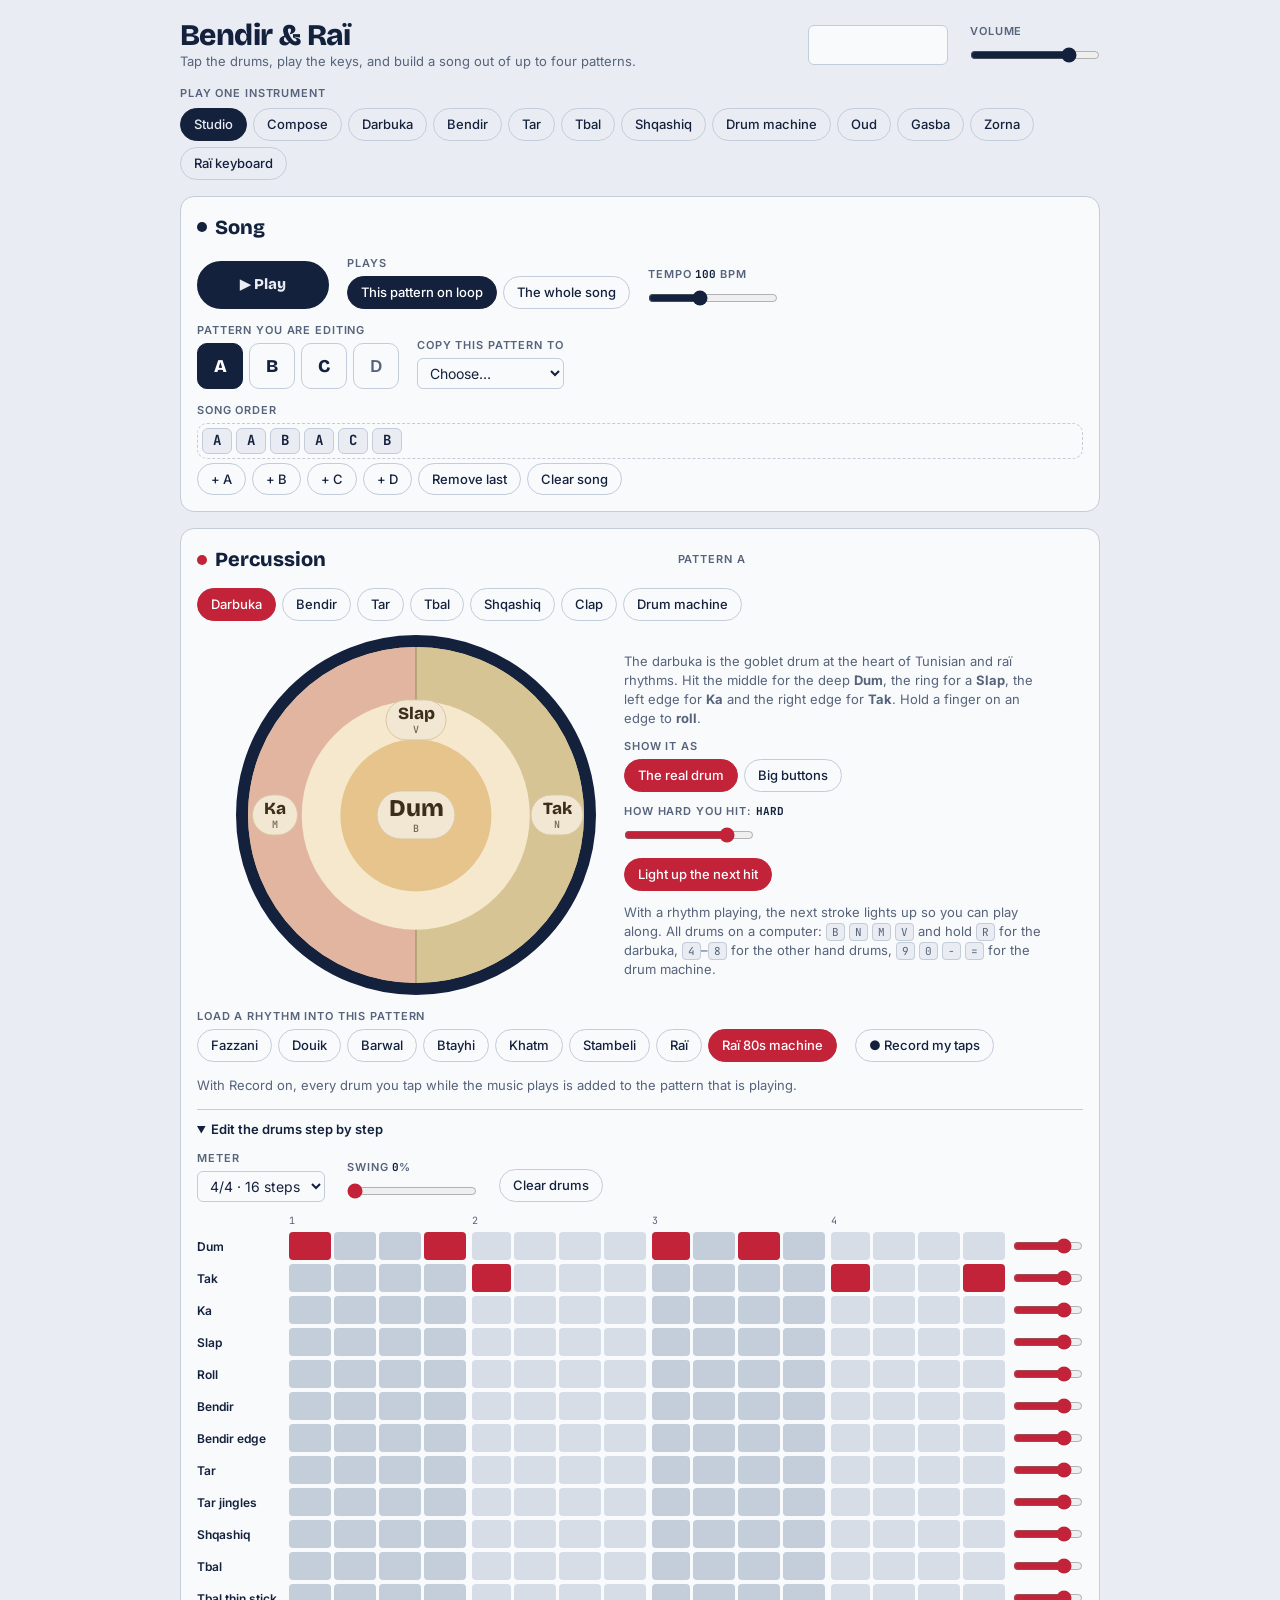
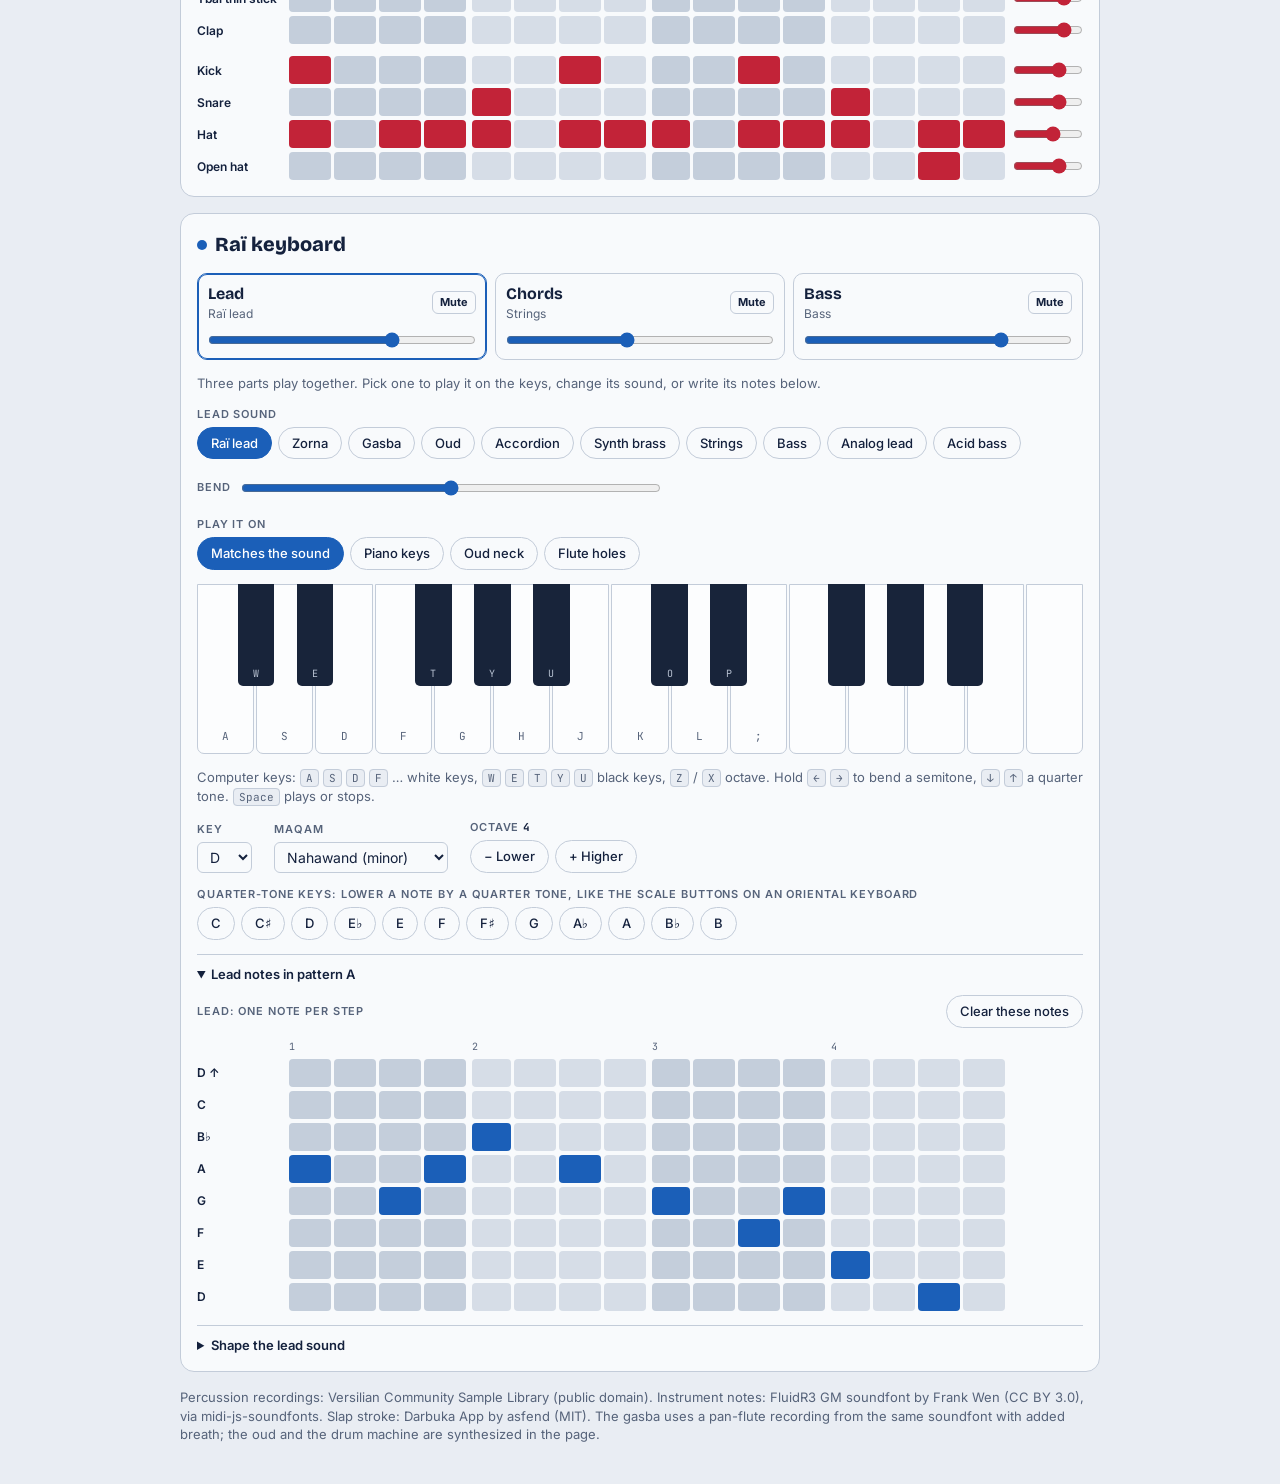
==== commit bb0fc071: "Turn the Drum machine page into an electronic groovebox - Ten analog-style drum voices (kick, snare," ====
--- a/bendir-rai/index.html
+++ b/bendir-rai/index.html
@@ -182,6 +182,44 @@
 .clip svg { position: absolute; left: 4px; right: 12px; top: 18px; bottom: 4px; width: calc(100% - 16px); height: calc(100% - 22px); pointer-events: none; }
 .clip .grip { position: absolute; right: 0; top: 0; bottom: 0; width: 12px; cursor: ew-resize; background: linear-gradient(90deg, transparent 4px, var(--on-accent) 4px, var(--on-accent) 6px, transparent 6px); opacity: 0.6; }
 .playhead { position: absolute; top: 0; bottom: 0; width: 2px; margin-left: -1px; background: var(--ink); z-index: 2; pointer-events: none; }
+.ctitle input { font: inherit; padding: 6px 10px; border: 1px solid var(--line); border-radius: 8px; background: var(--panel); color: var(--ink); width: 220px; max-width: 100%; }
+.share-box { display: flex; flex-direction: column; gap: 6px; padding: 12px; border: 1px solid var(--line); border-radius: 10px; background: var(--bg); }
+.share-row { display: flex; gap: 8px; min-width: 0; }
+.share-row input { flex: 1; min-width: 0; font-family: var(--font-mono); font-size: 12px; padding: 6px 8px; border: 1px solid var(--line); border-radius: 8px; background: var(--panel); color: var(--ink); }
+.shared-note { display: flex; flex-wrap: wrap; align-items: center; gap: 10px 16px; padding: 12px 14px; border-radius: 10px; background: var(--bg); border: 2px solid var(--accent); }
+.shared-note p { margin: 0; flex: 1 1 260px; font-weight: 600; }
+#cExportNote:empty { display: none; }
+/* drum machine page */
+.panel.groove { --accent: var(--drum); gap: 12px; }
+.panel.groove h2 { font-family: var(--font-display); font-weight: 800; font-size: clamp(30px, 6vw, 44px); letter-spacing: -0.02em; line-height: 1.05; margin: 0; }
+.panel.groove .about { margin: 0; color: var(--muted); font-size: 15px; max-width: 62ch; }
+.panel.groove .back { color: var(--muted); font-size: 13px; font-weight: 600; text-decoration: none; }
+.gb-part { border-top: 1px solid var(--line); padding-top: 12px; display: flex; flex-direction: column; gap: 10px; }
+.gb-part h3 { font-family: var(--font-display); font-size: 18px; font-weight: 800; margin: 0 auto 0 0; }
+.acid-part { --accent: var(--synth); }
+.gb-pads { display: grid; grid-template-columns: repeat(5, minmax(0, 1fr)); gap: 8px; }
+.gb-pads .bpad { min-height: 64px; font-size: 15px; background: var(--machine); color: var(--machine-ink); border-color: var(--machine); }
+.gb-pads .bpad.muted { opacity: 0.45; }
+.gb-grid { display: grid; grid-template-columns: 96px repeat(16, 26px); gap: 2px; padding: 6px; width: max-content; }
+.gb-grid .lab { position: sticky; left: 0; z-index: 1; background: var(--panel); font-size: 12px; font-weight: 600; display: flex; align-items: center; padding: 0 6px 0 0; border: 0; text-align: left; color: var(--ink); }
+.gb-grid button.lab { cursor: pointer; }
+.gb-grid .lab.muted { color: var(--muted); text-decoration: line-through; }
+.gb-grid .cell { height: 24px; }
+.gb-grid .cell.beat { box-shadow: inset 2px 0 0 var(--muted); }
+.gb-grid .cell.on.beat { box-shadow: inset 2px 0 0 var(--ink); }
+.gb-grid .cell.now { box-shadow: inset 0 0 0 2px var(--ink); }
+.gb-grid .cell.acc-cell.on { background: var(--ink); }
+.gb-grid .sep { grid-column: 1 / -1; height: 6px; }
+.gb-grid .cell.txt { font-family: var(--font-mono); font-size: 12px; font-weight: 700; color: var(--on-accent); }
+.gb-grid .rootrow { color: var(--accent); }
+.gb-filter input { width: 220px; }
+#gbRec.sel { background: var(--drum); border-color: var(--drum); color: var(--on-accent); }
+@media (max-width: 720px) { .gb-pads { grid-template-columns: repeat(5, minmax(0, 1fr)); gap: 5px; } .gb-pads .bpad { min-height: 52px; font-size: 11px; padding: 4px; } .gb-pads .bpad small { display: none; } .gb-grid { grid-template-columns: 70px repeat(16, 26px); } }
+.cplay { border-top: 1px solid var(--line); padding-top: 12px; display: flex; flex-direction: column; gap: 4px; }
+.cplay h3 { font-family: var(--font-display); font-size: 17px; font-weight: 800; margin: 0; }
+.cplay p { margin: 0; }
+#cRec.sel { background: var(--drum); border-color: var(--drum); color: var(--on-accent); }
+.tl-head { cursor: pointer; }
 .ceditor { display: flex; flex-direction: column; gap: 10px; border-top: 1px solid var(--line); padding-top: 12px; }
 .ced-head { display: flex; flex-wrap: wrap; gap: 8px 12px; align-items: center; }
 .ced-head h3 { font-family: var(--font-display); font-size: 17px; font-weight: 800; margin: 0 auto 0 0; }
@@ -217,7 +255,10 @@
 .panel.focus .back:hover { color: var(--ink); text-decoration: underline; }
 body.page .panel.song, body.page #percTabs, body.page .transport, body.page #recHint, body.page #patDetails,
 body.page #tracks, body.page #tracksHint, body.page #notesDetails, body.page #surfRow, body.page.page-perc #synthPanel,
-body.page.page-compose #drumsPanel, body.page.page-compose #synthPanel, body.page.page-mel #drumsPanel, body.page.page-mel:not(.page-sounds) #soundRow, body.page #drumPatLbl { display: none; }
+body.page.page-groove #drumsPanel, body.page.page-groove #synthPanel,
+body.page.page-compose:not(.play-perc) #drumsPanel, body.page.page-compose:not(.play-mel) #synthPanel,
+body.page-compose #guide, body.page-compose #guideHint, body.page-compose #soundRow, body.page-compose #synthKnobs,
+body.page-compose #qtRow, body.page-compose #shapeDetails, body.page.page-mel #drumsPanel, body.page.page-mel:not(.page-sounds) #soundRow, body.page #drumPatLbl { display: none; }
 body.page .sim { flex-basis: 440px; width: min(100%, 440px); }
 body.page .sim.bpads { flex-basis: 560px; width: min(100%, 560px); }
 body.page .panel.drums .head h2, body.page .panel.synth .head h2 { display: none; }
@@ -319,6 +360,26 @@
 }
 @media (prefers-reduced-motion: reduce) { .zl, .bpad { transition: none; } .ripple { animation-duration: 0.01s; } }
 </style>
+<meta name="description" content="Play the darbuka, oud, gasba and raï keyboard in your browser, compose songs with them, and share them as links.">
+<meta property="og:type" content="website">
+<meta property="og:site_name" content="Mousikaelektrouniya">
+<meta property="og:title" content="Bendir &amp; Raï">
+<meta property="og:description" content="Play the darbuka, oud, gasba and raï keyboard in your browser, compose songs with them, and share them as links.">
+<meta property="og:url" content="https://nadhemkhlij.github.io/Mousikaelektrouniya/bendir-rai/">
+<meta property="og:image" content="https://nadhemkhlij.github.io/Mousikaelektrouniya/og.png">
+<meta property="og:image:width" content="1200">
+<meta property="og:image:height" content="630">
+<meta property="og:image:alt" content="Bendir &amp; Raï: a darbuka head with its Dum, Slap, Tak and Ka zones">
+<meta name="twitter:card" content="summary_large_image">
+<meta name="theme-color" content="#14213d">
+<link rel="manifest" href="manifest.webmanifest">
+<link rel="icon" type="image/png" sizes="32x32" href="icons/favicon-32.png">
+<link rel="icon" type="image/png" sizes="192x192" href="icons/icon-192.png">
+<link rel="apple-touch-icon" href="icons/apple-touch-icon.png">
+<meta name="mobile-web-app-capable" content="yes">
+<meta name="apple-mobile-web-app-capable" content="yes">
+<meta name="apple-mobile-web-app-title" content="Bendir &amp; Raï">
+<meta name="apple-mobile-web-app-status-bar-style" content="black-translucent">
 </head>
 <body style="margin:0">
 <div class="wrap">
@@ -370,9 +431,28 @@
   <section class="panel composer" id="composer" aria-label="Compose" hidden>
     <div class="head"><h2>Compose</h2></div>
     <p class="hint">Each row is an instrument. Click an empty bar to add a clip, drag a clip to move it, drag its right edge to make it longer, and pick a clip to write its notes below. Press <kbd>Space</kbd> to play or stop.</p>
+    <div class="shared-note" id="cShared" role="status" hidden>
+      <p id="cSharedNote"></p>
+      <div class="chips"><button class="chip sel" id="cKeepShared" type="button">Keep this song</button><button class="chip" id="cBackMine" type="button">Back to my song</button></div>
+    </div>
+    <div class="ctop">
+      <div class="ctl ctitle"><label for="cTitle">Song title</label><input id="cTitle" type="text" maxlength="60" placeholder="My song" autocomplete="off"></div>
+      <button class="chip" id="cWav" type="button">⤓ Download audio</button>
+      <button class="chip" id="cShare" type="button">Share a link</button>
+    </div>
+    <div class="share-box" id="cShareBox" hidden>
+      <label class="lbl" for="cShareUrl">Link to your song</label>
+      <div class="share-row"><input id="cShareUrl" type="text" readonly><button class="chip" id="cCopy" type="button">Copy</button></div>
+      <p class="hint" id="cCopyNote">Anyone who opens it hears this version of your song. If you change the song, share a new link.</p>
+    </div>
+    <p class="hint" id="cExportNote" role="status"></p>
     <div class="ctop">
       <button class="play" id="cPlay" type="button">▶ Play</button>
+      <button class="chip rec" id="cRec" type="button" aria-pressed="false">● Record</button>
       <button class="chip" id="cHome" type="button">⏮ Back to the start</button>
+      <button class="chip" id="cClick" type="button" aria-pressed="false">Click track</button>
+      <button class="chip" id="cUndo" type="button" title="Undo (Ctrl+Z)">↶ Undo</button>
+      <button class="chip" id="cRedo" type="button" title="Redo (Ctrl+Shift+Z)">↷ Redo</button>
       <div class="ctl"><label for="cBpm">Tempo <output id="cBpmOut">100</output> BPM</label><input id="cBpm" type="range" min="50" max="180" step="1"></div>
       <div class="ctl"><label for="cRoot">Key</label><select id="cRoot"></select></div>
       <div class="ctl"><label for="cScale">Maqam</label><select id="cScale"></select></div>
@@ -382,6 +462,70 @@
     </div>
     <div class="tl-wrap" id="tlWrap"><div class="tl" id="tl"></div></div>
     <div class="ceditor" id="cEditor"></div>
+    <div class="cplay" id="cPlayHead">
+      <h3 id="cPlayTitle"></h3>
+      <p class="hint" id="cPlayHint"></p>
+    </div>
+  </section>
+
+  <section class="panel groove" id="groove" aria-labelledby="gbTitle" hidden>
+    <a class="back" href="#">← Back to the studio</a>
+    <h2 id="gbTitle">Drum machine</h2>
+    <p class="about">Analog-style drums and an acid bass line, for techno, house and acid house. Pick a style to start, then change it step by step. Press <kbd>Space</kbd> to play or stop.</p>
+    <div class="ctop">
+      <button class="play" id="gbPlay" type="button">▶ Play</button>
+      <button class="chip rec" id="gbRec" type="button" aria-pressed="false">● Record taps</button>
+      <div class="ctl"><label for="gbBpm">Tempo <output id="gbBpmOut">128</output> BPM</label><input id="gbBpm" type="range" min="60" max="160" step="1"></div>
+      <div class="ctl"><label for="gbSwing">Swing <output id="gbSwingOut">0</output>%</label><input id="gbSwing" type="range" min="0" max="60" step="1"></div>
+    </div>
+    <div class="ctl"><span class="lbl">Start from a style</span><div class="chips" id="gbPresets"></div></div>
+    <div class="gb-pads" id="gbPads"></div>
+
+    <div class="gb-part drums-part">
+      <div class="head"><h3>Drums</h3><button class="chip" id="gbClearDrums" type="button">Clear drums</button></div>
+      <div class="ced-scroll"><div class="gb-grid" id="gbDrumGrid"></div></div>
+      <p class="hint">Click a square to add a hit, or drag to paint several. Hits on an <b>Accent</b> step are louder. Click a drum's name to mute it.</p>
+      <div class="knobs">
+        <div class="ctl"><label for="gbVoice">Shape a drum</label><select id="gbVoice"></select></div>
+        <div class="ctl"><label for="gbTune">Tune <output id="gbTuneOut">0</output></label><input id="gbTune" type="range" min="-12" max="12" step="1"></div>
+        <div class="ctl"><label for="gbDecay">Decay <output id="gbDecayOut">100</output>%</label><input id="gbDecay" type="range" min="25" max="250" step="5"></div>
+        <div class="ctl"><label for="gbLevel">Level</label><input id="gbLevel" type="range" min="0" max="100" step="1"></div>
+      </div>
+    </div>
+
+    <div class="gb-part acid-part">
+      <div class="head"><h3>Acid bass</h3>
+        <button class="chip" id="gbNewLine" type="button">New acid line</button><button class="chip" id="gbClearLine" type="button">Clear line</button><button class="chip" id="gbMuteBass" type="button" aria-pressed="false">Mute bass</button></div>
+      <div class="knobs">
+        <div class="ctl"><label for="gbRoot">Key</label><select id="gbRoot"></select></div>
+        <div class="ctl"><label for="gbWave">Wave</label><select id="gbWave"><option value="sawtooth">Saw</option><option value="square">Square</option></select></div>
+        <div class="ctl"><label for="gbCut">Cutoff</label><input id="gbCut" type="range" min="0" max="100"></div>
+        <div class="ctl"><label for="gbRes">Resonance</label><input id="gbRes" type="range" min="0" max="100"></div>
+        <div class="ctl"><label for="gbEnv">Env mod</label><input id="gbEnv" type="range" min="0" max="100"></div>
+        <div class="ctl"><label for="gbDec">Decay</label><input id="gbDec" type="range" min="0" max="100"></div>
+        <div class="ctl"><label for="gbAcc">Accent</label><input id="gbAcc" type="range" min="0" max="100"></div>
+        <div class="ctl"><label for="gbDrive">Drive</label><input id="gbDrive" type="range" min="0" max="100"></div>
+        <div class="ctl"><label for="gbVol">Volume</label><input id="gbVol" type="range" min="0" max="100"></div>
+      </div>
+      <div class="ced-scroll"><div class="gb-grid" id="gbBassGrid"></div></div>
+      <p class="hint">Each step plays one note: click a square in a column to pick its note, and click it again to make the step silent. <b>Up</b> and <b>Down</b> move a note by an octave, <b>Accent</b> makes it louder and brighter, and <b>Slide</b> glides into the next note without a new attack. Turn up Resonance and move Cutoff while it plays for the acid sound.</p>
+    </div>
+
+    <div class="gb-part">
+      <div class="head"><h3>Effects</h3></div>
+      <div class="knobs">
+        <div class="ctl gb-filter"><label for="gbFilt">Filter <output id="gbFiltOut">off</output></label><input id="gbFilt" type="range" min="-100" max="100" step="1"><span class="hint">low-pass ← off → high-pass</span></div>
+        <div class="ctl"><label for="gbEcho">Echo</label><input id="gbEcho" type="range" min="0" max="100"></div>
+        <div class="ctl"><label for="gbVerb">Reverb</label><input id="gbVerb" type="range" min="0" max="100"></div>
+        <button class="chip" id="gbFiltReset" type="button">Filter off</button>
+      </div>
+    </div>
+
+    <div class="ctop">
+      <button class="chip" id="gbToCompose" type="button">Use in Compose</button>
+      <button class="chip" id="gbWav" type="button">⤓ Download 8 bars</button>
+    </div>
+    <p class="hint" id="gbNote" role="status"></p>
   </section>
 
   <section class="panel drums" id="drumsPanel" aria-label="Percussion">
@@ -395,7 +539,7 @@
           <div class="chips"><button class="chip" id="viewReal" type="button">The real drum</button><button class="chip" id="viewButtons" type="button">Big buttons</button></div></div>
         <div class="ctl"><label for="touch">How hard you hit: <output id="touchOut">Hard</output></label><input id="touch" type="range" min="10" max="100" step="1"></div>
         <button class="chip" id="guide" type="button" aria-pressed="true">Light up the next hit</button>
-        <p class="hint">With a rhythm playing, the next stroke lights up so you can play along. All drums on a computer: <kbd>B</kbd> <kbd>N</kbd> <kbd>M</kbd> <kbd>V</kbd> and hold <kbd>R</kbd> for the darbuka, <kbd>4</kbd>–<kbd>8</kbd> for the other hand drums, <kbd>9</kbd> <kbd>0</kbd> <kbd>-</kbd> <kbd>=</kbd> for the drum machine.</p>
+        <p class="hint" id="guideHint">With a rhythm playing, the next stroke lights up so you can play along. All drums on a computer: <kbd>B</kbd> <kbd>N</kbd> <kbd>M</kbd> <kbd>V</kbd> and hold <kbd>R</kbd> for the darbuka, <kbd>4</kbd>–<kbd>8</kbd> for the other hand drums, <kbd>9</kbd> <kbd>0</kbd> <kbd>-</kbd> <kbd>=</kbd> for the drum machine.</p>
       </div>
     </div>
 
@@ -444,14 +588,14 @@
     </div>
     <p class="hint" id="surfHint"></p>
 
-    <div class="knobs">
+    <div class="knobs" id="synthKnobs">
       <div class="ctl"><label for="root">Key</label><select id="root"></select></div>
       <div class="ctl"><label for="scale">Maqam</label>
         <select id="scale"><option value="hijaz">Hijaz</option><option value="kurd">Kurd</option><option value="nahawand">Nahawand (minor)</option><option value="bayati">Bayati (quarter tone)</option><option value="rast">Rast (quarter tones)</option><option value="ajam">Ajam (major)</option></select></div>
       <div class="ctl"><span class="lbl">Octave <output id="octOut">4</output></span>
         <div class="chips"><button class="chip" id="octDown" type="button">− Lower</button><button class="chip" id="octUp" type="button">+ Higher</button></div></div>
     </div>
-    <div class="ctl">
+    <div class="ctl" id="qtRow">
       <span class="lbl">Quarter-tone keys: lower a note by a quarter tone, like the scale buttons on an oriental keyboard</span>
       <div class="chips" id="qt"></div>
     </div>
@@ -464,7 +608,7 @@
       </div>
     </details>
 
-    <details>
+    <details id="shapeDetails">
       <summary id="shapeSummary">Shape the sound</summary>
       <div class="inner">
         <div class="knobs">
@@ -499,7 +643,11 @@
     { id: 'tbal', name: 'Tbal', key: '7' }, { id: 'tbalt', name: 'Tbal thin stick', key: '' },
     { id: 'clap', name: 'Clap', key: '8' },
     { id: 'kick', name: 'Kick', key: '9', machine: true }, { id: 'snare', name: 'Snare', key: '0', machine: true },
-    { id: 'hat', name: 'Hat', key: '-', machine: true }, { id: 'ohat', name: 'Open hat', key: '=', machine: true }
+    { id: 'hat', name: 'Hat', key: '-', machine: true }, { id: 'ohat', name: 'Open hat', key: '=', machine: true },
+    // more drum-machine voices, used on the Drum machine page and in Compose (not shown in the studio grid)
+    { id: 'mclap', name: 'Machine clap', key: '', machine: true, extra: true }, { id: 'rim', name: 'Rim', key: '', machine: true, extra: true },
+    { id: 'ltom', name: 'Low tom', key: '', machine: true, extra: true }, { id: 'htom', name: 'High tom', key: '', machine: true, extra: true },
+    { id: 'ride', name: 'Ride', key: '', machine: true, extra: true }, { id: 'cow', name: 'Cowbell', key: '', machine: true, extra: true }
   ];
   var ALT = { dum: 1, tak: 1, ka: 1, clap: 1, tarj: 1 }; // drums with a second recorded take
   var NOTE_NAMES = ['C', 'C♯', 'D', 'E♭', 'E', 'F', 'F♯', 'G', 'A♭', 'A', 'B♭', 'B'];
@@ -514,11 +662,12 @@
     'Synth brass': { inst: 'brass',     cutoff: 90, attack: 1,  release: 18, delay: 18, octave: 4, glide: 0,  vibrato: 8 },
     Strings:       { inst: 'strings',   cutoff: 92, attack: 30, release: 55, delay: 15, octave: 3, glide: 0,  vibrato: 10 },
     Bass:          { inst: 'bass',      cutoff: 85, attack: 0,  release: 12, delay: 0,  octave: 2, glide: 0,  vibrato: 0 },
-    'Analog lead': { inst: '',          cutoff: 72, attack: 1,  release: 18, delay: 26, octave: 4, glide: 28, vibrato: 30 }
+    'Analog lead': { inst: '',          cutoff: 72, attack: 1,  release: 18, delay: 26, octave: 4, glide: 28, vibrato: 30 },
+    'Acid bass':   { inst: 'acid',      cutoff: 100, attack: 0, release: 8,  delay: 12, octave: 2, glide: 0,  vibrato: 0 }
   };
   // Sounds made in the page instead of from a recorded pack. When real oud recordings are packed as
   // s/oud.json (python3 tools/build_packs.py notes FOLDER oud), delete oud from this list to use them.
-  var MODELLED = { oud: true };
+  var MODELLED = { oud: true, acid: true };
   var SOUND_KEYS = ['inst', 'cutoff', 'attack', 'release', 'delay', 'glide', 'vibrato', 'octave', 'breath'];
   var TRACKS = [
     { id: 'lead', name: 'Lead', sound: 'Raï lead', level: 70, what: 'one note per step' },
@@ -570,8 +719,8 @@
       about: 'A big double-sided drum played with two sticks, often outdoors beside the zorna at weddings and festivals. A heavy curved stick gives the deep beat and a thin stick fills the space around it.' },
     shqashiq: { name: 'Shqashiq', kind: 'perc', sim: 'shq', beat: 'Stambeli',
       about: 'Large iron castanets, one pair in each hand, also called krakeb. They drive stambeli, the trance music of Tunisia, with a fast galloping clatter.' },
-    'drum-machine': { name: 'Drum machine', kind: 'perc', sim: 'machine', beat: 'Raï 80s machine',
-      about: 'Drum machines and synthesizers came into raï studios in the early 1980s and shaped the sound of pop-raï. Play the kick, snare and hats like a producer from that time.' },
+    'drum-machine': { name: 'Drum machine', kind: 'groove',
+      about: 'Analog-style drums and an acid bass line, for techno, house and acid house, and the 80s pop-raï sound.' },
     oud: { name: 'Oud', kind: 'mel', sound: 'Oud', surface: 'oud', beat: 'Douik',
       about: 'A short-necked lute with a deep, pear-shaped body and no frets, plucked with a long plectrum. Without frets, the player can land between the notes of a piano, which the maqam needs.' },
     gasba: { name: 'Gasba', kind: 'mel', sound: 'Gasba', surface: 'pipe', beat: 'Fazzani',
@@ -631,6 +780,7 @@
   var saveTimer, STORE = 'bendir-rai-4';
   function save() {
     clearTimeout(saveTimer);
+    if (state.page === 'compose' && hist && hist.last != null) histSoon();
     saveTimer = setTimeout(function () { try { localStorage.setItem(STORE, JSON.stringify(Object.assign({}, state, { page: '' }))); } catch (e) {} }, 300);
   }
   (function restore() {
@@ -719,6 +869,12 @@
     if (ctx) { if (ctx.state === 'suspended') ctx.resume(); return; }
     var AC = window.AudioContext || window.webkitAudioContext;
     ctx = new AC({ latencyHint: 'interactive' });
+    buildGraph();
+    applyMix(); loadSounds();
+    requestAnimationFrame(frame);
+  }
+  // The mixer and effects. Built once for the live context, and again for each song rendered to a file.
+  function buildGraph() {
     master = ctx.createGain();
     var comp = ctx.createDynamicsCompressor();
     comp.threshold.value = -10; comp.ratio.value = 4; comp.attack.value = 0.005; comp.release.value = 0.15;
@@ -738,8 +894,7 @@
     var buf = ctx.createBuffer(1, ctx.sampleRate, ctx.sampleRate), data = buf.getChannelData(0);
     for (var i = 0; i < data.length; i++) data[i] = Math.random() * 2 - 1;
     noise = buf;
-    applyMix(); loadSounds();
-    requestAnimationFrame(frame);
+    gbBuild();
   }
   // wake the audio engine on the very first touch so the first tap already sounds right
   ['pointerdown', 'keydown'].forEach(function (ev) { window.addEventListener(ev, ensureAudio, { capture: true, once: true }); });
@@ -765,19 +920,52 @@
     var f = ctx.createBiquadFilter(); f.type = type; f.frequency.value = freq; if (q) f.Q.value = q;
     s.connect(f); s.start(t, Math.random() * 0.5); s.stop(t + dur + 0.05); return f;
   }
+  // Drum-machine voices, synthesized like the classic analog machines. Tune (semitones) and decay
+  // come from the Drum machine page's "Shape a drum" settings.
+  function kp(id) { var k = state.gb && state.gb.kit && state.gb.kit[id]; return { tf: Math.pow(2, ((k && k.tune) || 0) / 12), dm: (k && k.decay) || 1 }; }
+  var HAT_HZ = [205.3, 304.4, 369.6, 522.7, 540, 800], ohatG = null;
+  function metal(t, v, tf, dur, band) { // six detuned square waves through filters: the metallic hiss of analog hats and cymbals
+    var bp = ctx.createBiquadFilter(), hp = ctx.createBiquadFilter();
+    bp.type = 'bandpass'; bp.frequency.value = Math.min(16000, band * tf); bp.Q.value = 0.8; hp.type = 'highpass'; hp.frequency.value = Math.min(14000, 7000 * tf);
+    HAT_HZ.forEach(function (hz) { osc('square', hz * tf, t, t + dur + 0.05).connect(bp); });
+    var g = decayGain(t, v, dur); bp.connect(hp); hp.connect(g); return g;
+  }
   var MACHINE = {
     kick: function (t, v) {
-      var o = osc('sine', 160, t, t + 0.5); o.frequency.exponentialRampToValueAtTime(48, t + 0.1);
-      o.connect(decayGain(t, v * 1.15, 0.42));
+      var k = kp('kick'), o = osc('sine', 155 * k.tf, t, t + 0.9 * k.dm + 0.1); o.frequency.exponentialRampToValueAtTime(46 * k.tf, t + 0.09);
+      o.connect(decayGain(t, v * 1.15, 0.45 * k.dm));
       noiseSrc(t, 0.02, 'lowpass', 2500).connect(decayGain(t, v * 0.25, 0.02));
     },
     snare: function (t, v) {
-      noiseSrc(t, 0.2, 'highpass', 1400).connect(decayGain(t, v * 0.7, 0.18));
-      var o = osc('triangle', 210, t, t + 0.15); o.frequency.exponentialRampToValueAtTime(150, t + 0.1);
-      o.connect(decayGain(t, v * 0.55, 0.12));
+      var k = kp('snare');
+      noiseSrc(t, 0.3 * k.dm, 'highpass', 1400).connect(decayGain(t, v * 0.7, 0.18 * k.dm));
+      var o = osc('triangle', 205 * k.tf, t, t + 0.2); o.frequency.exponentialRampToValueAtTime(150 * k.tf, t + 0.1);
+      o.connect(decayGain(t, v * 0.55, 0.12 * k.dm));
     },
-    hat: function (t, v) { noiseSrc(t, 0.06, 'highpass', 7500).connect(decayGain(t, v * 0.42, 0.045)); },
-    ohat: function (t, v) { noiseSrc(t, 0.35, 'highpass', 7000).connect(decayGain(t, v * 0.38, 0.3)); }
+    mclap: function (t, v) {
+      var k = kp('mclap');
+      [0, 0.011, 0.022, 0.032].forEach(function (d) { noiseSrc(t + d, 0.02, 'bandpass', 1150 * k.tf, 1.3).connect(decayGain(t + d, v * 0.75, 0.012)); });
+      noiseSrc(t + 0.032, 0.3 * k.dm, 'bandpass', 1150 * k.tf, 1.1).connect(decayGain(t + 0.032, v * 0.8, 0.2 * k.dm));
+    },
+    hat: function (t, v) {
+      var k = kp('hat');
+      if (ohatG) { try { ohatG.gain.cancelScheduledValues(t); ohatG.gain.setTargetAtTime(0, t, 0.006); } catch (e) {} ohatG = null; } // a closed hat cuts the open one
+      metal(t, v * 0.55, k.tf, 0.05 * k.dm, 10000);
+    },
+    ohat: function (t, v) { var k = kp('ohat'); ohatG = metal(t, v * 0.5, k.tf, 0.35 * k.dm, 9000); },
+    rim: function (t, v) {
+      var k = kp('rim'), bp = ctx.createBiquadFilter(); bp.type = 'bandpass'; bp.frequency.value = 1750 * k.tf; bp.Q.value = 3;
+      osc('triangle', 1750 * k.tf, t, t + 0.05).connect(bp); osc('square', 520 * k.tf, t, t + 0.05).connect(bp);
+      bp.connect(decayGain(t, v * 0.8, 0.03 * k.dm));
+    },
+    ltom: function (t, v) { var k = kp('ltom'), o = osc('sine', 115 * k.tf, t, t + 0.6 * k.dm); o.frequency.exponentialRampToValueAtTime(78 * k.tf, t + 0.25); o.connect(decayGain(t, v * 0.95, 0.32 * k.dm)); },
+    htom: function (t, v) { var k = kp('htom'), o = osc('sine', 185 * k.tf, t, t + 0.5 * k.dm); o.frequency.exponentialRampToValueAtTime(130 * k.tf, t + 0.2); o.connect(decayGain(t, v * 0.9, 0.26 * k.dm)); },
+    ride: function (t, v) { var k = kp('ride'); metal(t, v * 0.3, k.tf * 1.9, 0.9 * k.dm, 7000); osc('sine', 3300 * k.tf, t, t + 0.6).connect(decayGain(t, v * 0.05, 0.5 * k.dm)); },
+    cow: function (t, v) {
+      var k = kp('cow'), bp = ctx.createBiquadFilter(); bp.type = 'bandpass'; bp.frequency.value = 800 * k.tf; bp.Q.value = 2.5;
+      osc('square', 540 * k.tf, t, t + 0.4).connect(bp); osc('square', 800 * k.tf, t, t + 0.4).connect(bp);
+      bp.connect(decayGain(t, v * 0.5, 0.25 * k.dm));
+    }
   };
   function fallbackDrum(id, t, v) {
     if (id === 'dum' || id === 'bendir' || id === 'tbal') {
@@ -864,7 +1052,10 @@
     var hz = midiHz(midi), gl = glideS(s), from = gl > 0.005 && fromHz ? fromHz : hz, land = t + (from === hz ? 0 : gl);
     var smp = s.inst && !MODELLED[s.inst] && sampleFor(s.inst, midi), isBuf = !!smp || !!MODELLED[s.inst], parts, pitch = [], peak;
     f.type = 'lowpass';
-    if (MODELLED[s.inst]) {
+    if (s.inst === 'acid') { // the acid bass voice, set up on the Drum machine page
+      var av = acidVoice(t, midi, false, f, true); pitch.push(av.osc.detune); parts = [av.osc]; peak = 0.9;
+      f.Q.value = 0.7; f.frequency.value = 18000; // the acid voice has its own filters
+    } else if (MODELLED[s.inst]) {
       var os = ctx.createBufferSource();
       os.buffer = oudBuffer(midi); // the body and the plectrum are part of the model
       if (os.detune) pitch.push(os.detune);
@@ -948,11 +1139,13 @@
     liveHz = v.hz;
     v.g.gain.linearRampToValueAtTime(v.peak, t + attackS(v.s));
     held[midi] = v;
+    cRecNoteOn('k' + midi, midi);
   }
   function noteOff(midi) {
     delete want[midi];
     var v = held[midi]; if (!v) return; delete held[midi];
     releaseVoice(v);
+    cRecNoteOff('k' + midi);
   }
   function releaseVoice(v) {
     var t = ctx.currentTime;
@@ -969,6 +1162,7 @@
       var t = ctx.currentTime, v = makeVoice(curTrack(), midi, t, 0, true);
       v.g.gain.linearRampToValueAtTime(v.peak, t + attackS(v.s));
       v.midi0 = v.cur = midi; sv[key] = v;
+      cRecNoteOn('s' + key, midi);
     }
     if (inst && !MODELLED[inst] && !ready[inst] && !failed[inst]) {
       sv[key] = { pending: midi };
@@ -988,7 +1182,7 @@
       p.cancelScheduledValues(now); p.setValueAtTime(p.value, now); p.linearRampToValueAtTime(b + c, now + Math.max(0.012, glide));
     });
   }
-  function svStop(key) { var v = sv[key]; if (!v) return; delete sv[key]; if (v.pending == null) releaseVoice(v); }
+  function svStop(key) { var v = sv[key]; if (!v) return; delete sv[key]; if (v.pending == null) { releaseVoice(v); cRecNoteOff('s' + key); } }
 
   // ---------- sequencer ----------
   var playing = false, timer = null, stepIdx = 0, baseTime = 0, queue = [], shown = -1, skip = {};
@@ -1045,26 +1239,30 @@
     $('play').textContent = '▶ Play'; $('play').classList.remove('playing');
     $('fPlay').textContent = '▶ Play a rhythm'; $('fPlay').classList.remove('playing');
   }
-  function toggle() { if (state.page === 'compose') { cToggle(); return; } playing ? stop() : start(); }
+  function toggle() { if (state.page === 'compose') { cToggle(); return; } if (state.page === 'drum-machine') { gbToggle(); return; } playing ? stop() : start(); }
 
   // ---------- percussion simulators ----------
   var drumRow = {}, DRUM_BY = {};
   DRUMS.forEach(function (d) { DRUM_BY[d.id] = d; });
   function touchVel() { return state.touch / 100; }
   function record(id) {
+    if (state.page === 'compose') { cRecordHit(id); return; }
+    if (state.page === 'drum-machine') { gbRecordHit(id); return; }
     if (!playing || !state.rec) return;
     var p = patAt(playPat), sd = stepDurFor(p), n = p.steps, now = ctx.currentTime - (ctx.outputLatency || 0);
     var step = ((Math.round(stepIdx - (baseTime - now) / sd) % n) + n) % n;
     skip[id] = ctx.currentTime + sd * 0.7; // do not replay the tap the player just made
     if (!p.drums[id][step]) {
       p.drums[id][step] = true; p.beat = '';
-      if (playPat === state.cur) setCell(drumRow[id][step], true);
+      if (playPat === state.cur && drumRow[id]) setCell(drumRow[id][step], true);
       markChips(); markPats(); save();
     }
   }
   function tap(id, vel) {
     ensureAudio();
+    if (state.page === 'drum-machine') drumDest = GBN && GBN.input; // through the drum machine's effects
     hit(id, ctx.currentTime, vel == null ? (DRUM_BY[id].machine ? 1 : touchVel()) : vel); flash(id);
+    drumDest = null; gbFlash(id);
     record(id);
   }
 
@@ -1096,8 +1294,9 @@
     clap: { name: 'Clap', shape: 'pads', zones: [{ id: 'clap', label: 'Clap', key: '8', color: 'ring' }],
       help: 'Hand claps, as in a wedding or a raï chorus.' },
     machine: { name: 'Drum machine', shape: 'pads', machine: true, zones: [
-      { id: 'kick', label: 'Kick', key: '9' }, { id: 'snare', label: 'Snare', key: '0' }, { id: 'hat', label: 'Hat', key: '-' }, { id: 'ohat', label: 'Open hat', key: '=' }],
-      help: 'An 80s-style drum machine, like the ones that came into raï studios in the early 1980s.' }
+      { id: 'kick', label: 'Kick', key: '9' }, { id: 'snare', label: 'Snare', key: '0' }, { id: 'hat', label: 'Hat', key: '-' }, { id: 'ohat', label: 'Open hat', key: '=' },
+      { id: 'mclap', label: 'Clap' }, { id: 'rim', label: 'Rim' }, { id: 'ltom', label: 'Low tom' }, { id: 'htom', label: 'High tom' }, { id: 'ride', label: 'Ride' }, { id: 'cow', label: 'Cowbell' }],
+      help: 'An analog-style drum machine, like the ones that came into raï studios in the early 1980s and drive techno and house.' }
   };
   function lvl(id) { return Math.pow(state.levels[id] / 100, 2) * 1.2 * touchVel(); }
   var HOLDS = { // what happens while a finger stays down
@@ -1264,6 +1463,7 @@
   ruler($('drumGrid'));
   var levelInputs = {};
   DRUMS.forEach(function (d) {
+    if (d.extra) return; // played on the Drum machine page and in Compose
     var r = buildRow($('drumGrid'), d.name,
       function (i) { return P().drums[d.id][i]; },
       function (i, v) { P().drums[d.id][i] = v; P().beat = ''; },
@@ -1580,6 +1780,10 @@
   DRUMS.forEach(function (d) { if (d.key && d.id !== 'roll') DRUM_KEYS[d.key.toLowerCase()] = d.id; });
   function typing(e) { var t = e.target; return t && (t.tagName === 'SELECT' || t.tagName === 'TEXTAREA' || (t.tagName === 'INPUT' && t.type !== 'range')); }
   window.addEventListener('keydown', function (e) {
+    if (state.page === 'compose' && (e.ctrlKey || e.metaKey) && !e.altKey && !typing(e)) {
+      var kk = e.key.toLowerCase();
+      if (kk === 'z' || kk === 'y') { e.preventDefault(); if (kk === 'y' || e.shiftKey) redo(); else undo(); return; }
+    }
     if (e.ctrlKey || e.metaKey || e.altKey || typing(e)) return;
     if (e.code === 'Space') { e.preventDefault(); if (!e.repeat) toggle(); return; }
     if (e.key in BEND_KEYS && !(e.target && e.target.tagName === 'INPUT')) {
@@ -1668,6 +1872,7 @@
     applyMeter();
     syncers.forEach(function (f) { f(); });
     DRUMS.forEach(function (d) {
+      if (!drumRow[d.id]) return;
       levelInputs[d.id].value = state.levels[d.id];
       drumRow[d.id].forEach(function (b, i) { setCell(b, P().drums[d.id][i]); });
     });
@@ -1684,7 +1889,7 @@
     tbal: { name: 'Tbal', strokes: ['tbal', 'tbalt'] },
     shq: { name: 'Shqashiq', strokes: ['shq'] },
     clap: { name: 'Clap', strokes: ['clap'] },
-    machine: { name: 'Drum machine', strokes: ['kick', 'snare', 'hat', 'ohat'] }
+    machine: { name: 'Drum machine', strokes: ['kick', 'snare', 'hat', 'ohat', 'mclap', 'rim', 'ltom', 'htom', 'ride', 'cow'] } // new strokes go at the end: shared links rely on this order
   };
   var C, compCache = {}, cSel = null, cKeysSel = null;
   function cTrack(id) { return C.tracks.filter(function (t) { return t.id === id; })[0]; }
@@ -1698,9 +1903,13 @@
       });
     } catch (e) { return false; }
   }
+  function cNormalize(c) {
+    if (!c) return;
+    c.tracks.forEach(function (t) { if (t.kind === 'perc') t.clips.forEach(function (k) { KITS[t.inst].strokes.forEach(function (id) { if (!k.steps[id]) k.steps[id] = new Array(k.len * 16).fill(false); }); }); });
+  }
   function percClip(kit, start, len) { var st = {}; KITS[kit].strokes.forEach(function (id) { st[id] = new Array(len * 16).fill(false); }); return { start: start, len: len, steps: st }; }
   function fillRhythm(clip, kit, beat) {
-    var b = BEATS[beat];
+    var b = BEATS[beat] || GB_PRESETS[beat];
     KITS[kit].strokes.forEach(function (id) {
       var pat = b.d[id]; clip.steps[id] = new Array(clip.len * 16).fill(false);
       if (pat) for (var i = 0; i < clip.len * 16; i++) clip.steps[id][i] = pat[i % 16] === 'x';
@@ -1729,7 +1938,7 @@
       [[0, 7, 2], [2, 9, 2], [4, 10, 2], [6, 9, 2], [8, 7, 2], [10, 6, 2], [12, 7, 4], [16, 5, 2], [18, 6, 2], [20, 7, 2], [22, 6, 2], [24, 5, 2], [26, 4, 2], [28, 5, 4]].forEach(function (n) { on.push({ s: o + n[0], r: n[1], l: n[2] }); });
     });
     clip(oud, { start: 0, len: 4, notes: on });
-    var lead = add('mel', 'Raï lead', 70, 4);
+    var lead = add('mel', 'Raï lead', 92, 4);
     clip(lead, { start: 4, len: 4, notes: [[0, 4, 3], [3, 5, 1], [4, 4, 2], [6, 3, 2], [8, 2, 4], [12, 1, 2], [14, 2, 2], [16, 0, 6], [24, 2, 2], [26, 3, 2], [28, 4, 4],
       [32, 7, 3], [35, 6, 1], [36, 5, 2], [38, 4, 2], [40, 3, 4], [44, 4, 2], [46, 3, 2], [48, 2, 2], [50, 1, 2], [52, 0, 8]].map(function (n) { return { s: n[0], r: n[1], l: n[2] }; }) });
     return c;
@@ -1757,6 +1966,158 @@
       trackOut[t.id].gain.setTargetAtTime(on ? Math.pow(t.vol / 100, 2) : 0, ctx.currentTime, 0.02);
     });
   }
+
+  // ---------- download the song as a WAV file ----------
+  function songEnd() { // the bar after the last clip that is heard
+    var anySolo = C.tracks.some(function (t) { return t.solo; }), end = 0;
+    C.tracks.forEach(function (t) { if (t.mute || (anySolo && !t.solo)) return; t.clips.forEach(function (k) { end = Math.max(end, k.start + k.len); }); });
+    return Math.min(end, C.bars);
+  }
+  // Play something into an offline audio context (faster than real time) with its own copy of the mixer.
+  function renderOffline(seconds, lead, schedule) {
+    var sr = ctx.sampleRate, off = new OfflineAudioContext(2, Math.ceil((lead + seconds) * sr), sr);
+    var live = { ctx: ctx, master: master, drumBus: drumBus, synthBus: synthBus, delayNode: delayNode, analyser: analyser, noise: noise, bendSrc: bendSrc, trackOut: trackOut, trackSend: trackSend, GBN: GBN, ohatG: ohatG, acidV: acidV };
+    try {
+      ctx = off; trackOut = {}; trackSend = {}; ohatG = null; acidV = null;
+      buildGraph(); applyMix(); applyGb();
+      schedule();
+    } finally { // put the live engine back before anything else can play
+      ctx = live.ctx; master = live.master; drumBus = live.drumBus; synthBus = live.synthBus; delayNode = live.delayNode; analyser = live.analyser;
+      noise = live.noise; bendSrc = live.bendSrc; trackOut = live.trackOut; trackSend = live.trackSend; GBN = live.GBN; ohatG = live.ohatG; acidV = live.acidV;
+    }
+    return off.startRendering().then(function (buf) { return { buf: buf, skip: lead - 0.05 }; });
+  }
+  function renderSong() {
+    ensureAudio();
+    return loadSounds().then(function () {
+      var sd = 60 / C.bpm / 4, bars = songEnd(), anySolo = C.tracks.some(function (t) { return t.solo; });
+      return renderOffline(bars * 16 * sd + 2.5, 0.3, function () {
+        C.tracks.forEach(function (t) { if (t.kind === 'mel') compTS(t); ensureOut(t.id); });
+        for (var i = 0; i < bars * 16; i++) cStepAt(i, 0.3 + i * sd, sd, anySolo);
+      });
+    });
+  }
+
+  function wavBlob(buf, skip) {
+    var sr = buf.sampleRate, from = Math.max(0, Math.floor(skip * sr)), n = buf.length - from, chans = [buf.getChannelData(0), buf.getChannelData(1)];
+    var peak = 0, i, c;
+    for (c = 0; c < 2; c++) for (i = from; i < buf.length; i++) peak = Math.max(peak, Math.abs(chans[c][i]));
+    var gain = peak > 0.001 ? 0.891 / peak : 1; // the loudest moment lands just under full scale (-1 dB)
+    var out = new DataView(new ArrayBuffer(44 + n * 4)), w = function (o, str) { for (var k = 0; k < str.length; k++) out.setUint8(o + k, str.charCodeAt(k)); };
+    w(0, 'RIFF'); out.setUint32(4, 36 + n * 4, true); w(8, 'WAVE'); w(12, 'fmt '); out.setUint32(16, 16, true); out.setUint16(20, 1, true);
+    out.setUint16(22, 2, true); out.setUint32(24, sr, true); out.setUint32(28, sr * 4, true); out.setUint16(32, 4, true); out.setUint16(34, 16, true);
+    w(36, 'data'); out.setUint32(40, n * 4, true);
+    for (i = 0; i < n; i++) for (c = 0; c < 2; c++) {
+      var v = Math.max(-1, Math.min(1, chans[c][from + i] * gain));
+      out.setInt16(44 + (i * 2 + c) * 2, v < 0 ? v * 0x8000 : v * 0x7fff, true);
+    }
+    return new Blob([out], { type: 'audio/wav' });
+  }
+  function fileName(ext) { // plain letters only: some browsers drop names with accents or other scripts
+    var n = (C.title || 'my song').normalize('NFD').replace(/[\u0300-\u036f]/g, '').toLowerCase().replace(/[^a-z0-9]+/g, '-').replace(/^-+|-+$/g, '');
+    return (n || 'bendir-rai-song') + '.' + ext;
+  }
+  function downloadSong() {
+    var b = $('cWav'), note = $('cExportNote');
+    if (!songEnd()) { note.textContent = 'Add a clip first: there is nothing to save yet.'; return; }
+    b.disabled = true; b.textContent = 'Preparing the file…'; note.textContent = '';
+    renderSong().then(function (r) {
+      var blob = wavBlob(r.buf, r.skip), url = URL.createObjectURL(blob), a = el('a');
+      a.href = url; a.download = fileName('wav'); document.body.appendChild(a); a.click(); a.remove();
+      setTimeout(function () { URL.revokeObjectURL(url); }, 60000);
+      note.textContent = 'Saved ' + a.download + ' (' + Math.round(r.buf.duration - r.skip) + ' seconds). If nothing downloaded, your browser may have blocked it: try the live site.';
+    }).catch(function () {
+      note.textContent = 'The file could not be made in this browser. Try the latest Chrome, Firefox or Safari.';
+    }).then(function () { b.disabled = false; b.textContent = '⤓ Download audio'; });
+  }
+
+  // ---------- share a song as a link ----------
+  // The whole song travels inside the link (after #song=), compressed, so no server is needed.
+  function b64url(bytes) { var s2 = ''; for (var i = 0; i < bytes.length; i++) s2 += String.fromCharCode(bytes[i]); return btoa(s2).replace(/\+/g, '-').replace(/\//g, '_').replace(/=+$/, ''); }
+  function unb64url(str) { var b = atob(str.replace(/-/g, '+').replace(/_/g, '/')), u = new Uint8Array(b.length); for (var i = 0; i < b.length; i++) u[i] = b.charCodeAt(i); return u; }
+  function streamBytes(bytes, stream) { return new Response(new Blob([bytes]).stream().pipeThrough(stream)).arrayBuffer().then(function (ab) { return new Uint8Array(ab); }); }
+  function bitsHex(a, n) { var h = ''; for (var i = 0; i < n; i += 4) h += ((a[i] ? 8 : 0) | (a[i + 1] ? 4 : 0) | (a[i + 2] ? 2 : 0) | (a[i + 3] ? 1 : 0)).toString(16); return h.replace(/0+$/, ''); }
+  function hexBits(h, n) { var a = new Array(n).fill(false); for (var i = 0; i < h.length && i * 4 < n; i++) { var d = parseInt(h[i], 16) || 0; for (var j = 0; j < 4; j++) if (i * 4 + j < n) a[i * 4 + j] = !!(d & (8 >> j)); } return a; }
+  function packSong() {
+    return JSON.stringify({ v: 1, tt: C.title || '', b: C.bpm, n: C.bars, l: C.loop ? 1 : 0, k: state.root, m: state.scale, t: C.tracks.map(function (tr) {
+      var o = { k: tr.kind === 'perc' ? 0 : 1, i: tr.inst, v: tr.vol, o: tr.octave || 0, c: tr.clips.map(function (c) {
+        return [c.start, c.len, tr.kind === 'perc' ? KITS[tr.inst].strokes.map(function (id) { return bitsHex(c.steps[id] || [], c.len * 16); })
+          : [].concat.apply([], c.notes.map(function (n) { return [n.s, n.r, n.l]; }))];
+      }) };
+      if (tr.mute) o.x = 1; if (tr.solo) o.y = 1;
+      return o;
+    }) });
+  }
+  function int(v, lo, hi) { v = Math.round(+v); if (!isFinite(v) || v < lo || v > hi) throw new Error('out of range'); return v; }
+  function unpackSong(json) { // checks everything, since a link can contain anything
+    var o = JSON.parse(json), saved = C;
+    if (o.v !== 1 || !Array.isArray(o.t) || o.t.length > 12 || !SCALES[o.m]) throw new Error('not a song');
+    var c = { bpm: int(o.b, 50, 180), bars: [8, 16, 32].indexOf(+o.n) >= 0 ? +o.n : 8, loop: !!o.l, title: String(o.tt || '').slice(0, 60), tracks: [], nid: 0 };
+    C = c;
+    try {
+      o.t.forEach(function (t) {
+        var perc = t.k === 0;
+        if (perc ? !KITS[t.i] : !SOUNDS[t.i]) throw new Error('unknown instrument');
+        var tr = { id: cNew('t'), kind: perc ? 'perc' : 'mel', inst: t.i, vol: int(t.v, 0, 100), mute: !!t.x, solo: !!t.y, octave: perc ? 0 : int(t.o, 1, 6), clips: [] };
+        (t.c || []).forEach(function (a) {
+          var start = int(a[0], 0, c.bars - 1), len = int(a[1], 1, c.bars - start), cols = len * 16, k = { id: cNew('c'), start: start, len: len };
+          if (!fits(tr, null, start, len)) return;
+          if (perc) { k.steps = {}; KITS[t.i].strokes.forEach(function (id, j) { k.steps[id] = hexBits(String((a[2] || [])[j] || '').replace(/[^0-9a-f]/gi, ''), cols); }); }
+          else { var f = a[2] || [], notes = []; for (var j = 0; j + 2 < f.length && notes.length < 2000; j += 3) notes.push({ s: int(f[j], 0, cols - 1), r: int(f[j + 1], 0, 14), l: int(f[j + 2], 1, cols) }); k.notes = notes; }
+          tr.clips.push(k);
+        });
+        c.tracks.push(tr);
+      });
+    } finally { C = saved; }
+    return { song: c, root: int(o.k, 0, 11), scale: o.m };
+  }
+  function songLink() {
+    var json = packSong(), base = location.href.split('#')[0];
+    var done = function (code) { return base + '#song=' + code; };
+    if (window.CompressionStream) return streamBytes(new TextEncoder().encode(json), new CompressionStream('deflate-raw')).then(function (z) { return done('z' + b64url(z)); });
+    return Promise.resolve(done('j' + b64url(new TextEncoder().encode(json))));
+  }
+  function readLink(code) {
+    var kind = code[0], bytes = unb64url(code.slice(1));
+    if (kind === 'z') {
+      if (!window.DecompressionStream) return Promise.reject(new Error('This browser cannot open compressed links.'));
+      return streamBytes(bytes, new DecompressionStream('deflate-raw')).then(function (u) { return new TextDecoder().decode(u); });
+    }
+    if (kind === 'j') return Promise.resolve(new TextDecoder().decode(bytes));
+    return Promise.reject(new Error('unknown link'));
+  }
+  function shareSong() {
+    var box = $('cShareBox'), inp = $('cShareUrl'), note = $('cExportNote');
+    note.textContent = '';
+    songLink().then(function (url) {
+      box.hidden = false; inp.value = url;
+      if (navigator.share && matchMedia('(pointer: coarse)').matches) { // phones: open the share sheet (WhatsApp, Messages ...)
+        navigator.share({ title: C.title || 'My song', text: 'Listen to my song, made with Bendir & Raï', url: url }).catch(function () {});
+        return;
+      }
+      copyLink();
+    }).catch(function () { note.textContent = 'The link could not be made in this browser.'; });
+  }
+  function copyLink() {
+    var inp = $('cShareUrl'), st = $('cCopyNote');
+    var fallback = function () { inp.focus(); inp.select(); st.textContent = 'The link is selected: copy it with Ctrl+C (⌘+C on a Mac), or your phone\'s Copy option.'; };
+    if (navigator.clipboard && navigator.clipboard.writeText) navigator.clipboard.writeText(inp.value).then(function () { st.textContent = 'Link copied. Paste it anywhere to share your song.'; }, fallback);
+    else fallback();
+  }
+  function openShared(code) {
+    readLink(code).then(unpackSong).then(function (r) {
+      if (!state.composeBackup) state.composeBackup = { song: state.compose, root: state.root, scale: state.scale };
+      state.compose = C = r.song; state.root = r.root; state.scale = r.scale; autoQt();
+      cSel = null; cKeysSel = null; cStart = 0; save(); histReset();
+      $('cShared').hidden = false; $('cSharedNote').textContent = (r.song.title ? '“' + r.song.title + '” is' : 'This is') + ' a song someone shared with you. Press Play to hear it. Your own song is kept safe.';
+    }).catch(function () {
+      $('cShared').hidden = false; $('cSharedNote').textContent = 'This song link is incomplete or damaged, so it could not be opened. Ask for the link again, and make sure all of it was copied.';
+      $('cKeepShared').hidden = true; $('cBackMine').hidden = true;
+    }).then(function () {
+      history.replaceState(null, '', location.pathname + location.search + '#compose');
+      state.page = 'compose'; applyPage(); window.scrollTo(0, 0);
+    });
+  }
   function cMidi(tr, r) { var sc = SCALES[state.scale]; return 12 * (tr.octave + 1) + state.root + sc[r % 7] + 12 * Math.floor(r / 7); }
   function cKeysTrack() { var t = cKeysSel && C && cTrack(cKeysSel); if (t && t.kind === 'mel') { compTS(t); return t.id; } return 'solo'; }
   function clipAt(tr, bar) { return tr.clips.filter(function (k) { return bar >= k.start && bar < k.start + k.len; })[0]; }
@@ -1775,23 +2136,27 @@
     var sd = 60 / C.bpm / 4, total = C.bars * 16, anySolo = C.tracks.some(function (t) { return t.solo; });
     while (cBase < ctx.currentTime + 0.12) {
       if (cStep >= total) { if (C.loop) cStep = 0; else { cEndAt = cBase; clearInterval(cTimer); cTimer = null; return; } }
-      var bar = Math.floor(cStep / 16), st = cStep % 16, t = cBase, vel = st % 4 === 0 ? 1 : 0.8;
-      C.tracks.forEach(function (tr) {
-        if (tr.mute || (anySolo && !tr.solo)) return;
-        var clip = clipAt(tr, bar); if (!clip) return;
-        var ls = (bar - clip.start) * 16 + st;
-        if (tr.kind === 'perc') {
-          drumDest = ensureOut(tr.id); rollLen = sd;
-          KITS[tr.inst].strokes.forEach(function (id) { if (clip.steps[id] && clip.steps[id][ls]) hit(id, t, vel); });
-          drumDest = null;
-        } else {
-          compTS(tr); ensureOut(tr.id);
-          clip.notes.forEach(function (n) { if (n.s === ls) playNote(tr.id, cMidi(tr, n.r), t, Math.min(n.l, clip.len * 16 - n.s) * sd * 0.95, false, 0.85); });
-        }
-      });
-      cQ.push({ step: cStep, time: t, sd: sd });
+      cStepAt(cStep, cBase, sd, anySolo);
+      if (state.cClick && cStep % 4 === 0) cClickAt(cBase, cStep % 16 === 0);
+      cQ.push({ step: cStep, time: cBase, sd: sd });
       cStep++; cBase += sd;
     }
+  }
+  function cStepAt(step, t, sd, anySolo) {
+    var bar = Math.floor(step / 16), st = step % 16, vel = st % 4 === 0 ? 1 : 0.8;
+    C.tracks.forEach(function (tr) {
+      if (tr.mute || (anySolo && !tr.solo)) return;
+      var clip = clipAt(tr, bar); if (!clip) return;
+      var ls = (bar - clip.start) * 16 + st;
+      if (tr.kind === 'perc') {
+        drumDest = ensureOut(tr.id); rollLen = sd;
+        KITS[tr.inst].strokes.forEach(function (id) { if (clip.steps[id] && clip.steps[id][ls]) hit(id, t, vel); });
+        drumDest = null;
+      } else {
+        compTS(tr); ensureOut(tr.id);
+        clip.notes.forEach(function (n) { if (n.s === ls) playNote(tr.id, cMidi(tr, n.r), t, Math.min(n.l, clip.len * 16 - n.s) * sd * 0.95, false, 0.85); });
+      }
+    });
   }
   function cPlay() {
     ensureAudio();
@@ -1803,7 +2168,13 @@
       $('cPlay').textContent = '■ Stop'; $('cPlay').classList.add('playing');
     });
   }
+  function cClickAt(t, accent) { // the click track: a short beep on each beat, higher on the first beat of the bar
+    var o = ctx.createOscillator(), g = ctx.createGain();
+    o.frequency.value = accent ? 1760 : 1320; g.gain.setValueAtTime(accent ? 0.22 : 0.13, t); g.gain.exponentialRampToValueAtTime(0.0005, t + 0.05);
+    o.connect(g); g.connect(master); o.start(t); o.stop(t + 0.06);
+  }
   function cStop() {
+    if (cRec) cRecSet(false);
     cPlaying = false; clearInterval(cTimer); cTimer = null; cQ = [];
     $('cPlay').textContent = '▶ Play'; $('cPlay').classList.remove('playing');
     cPlayhead(cStart * 16);
@@ -1850,7 +2221,7 @@
     rl.addEventListener('click', function (e) { var r = rl.getBoundingClientRect(); cStart = Math.max(0, Math.min(C.bars - 1, Math.floor((e.clientX - r.left) / (r.width / C.bars)))); if (cPlaying) { cStop(); cPlay(); } cRender(); });
     ruler.appendChild(rh); ruler.appendChild(rl); tl.appendChild(ruler);
     C.tracks.forEach(function (tr) {
-      var row = el('div', 'tl-row' + (cSel && cSel.t === tr.id ? ' sel' : '')), head = el('div', 'tl-head'), lane = el('div', 'tl-lane');
+      var row = el('div', 'tl-row' + (cKeysSel === tr.id ? ' sel' : '')), head = el('div', 'tl-head'), lane = el('div', 'tl-lane');
       var top = el('div', 'hrow'), bot = el('div', 'hrow');
       if (tr.kind === 'mel') {
         var sel = el('select'); sel.setAttribute('aria-label', 'Sound of this track');
@@ -1871,14 +2242,17 @@
       vol.addEventListener('input', function () { tr.vol = +vol.value; cMix(); save(); });
       bot.appendChild(vol);
       head.appendChild(top); head.appendChild(bot);
+      head.title = 'Play ' + trackName(tr) + ' below';
+      head.addEventListener('click', function (e) { if (e.target.closest('select, button, input')) return; cKeysSel = tr.id; markSel(); });
       tr.clips.forEach(function (k) { lane.appendChild(clipEl(tr, k)); });
       wireLane(lane, tr);
       row.appendChild(head); row.appendChild(lane); tl.appendChild(row);
     });
     playheadEl = el('div', 'playhead'); tl.appendChild(playheadEl); cPlayhead(cPlaying && cLast ? cLast.step : cStart * 16);
+    if (document.activeElement !== $('cTitle')) $('cTitle').value = C.title || '';
     $('cBpmOut').textContent = C.bpm; $('cBpm').value = C.bpm; $('cBars').value = C.bars; $('cRoot').value = state.root; $('cScale').value = state.scale;
     $('cLoop').classList.toggle('sel', C.loop); $('cLoop').setAttribute('aria-pressed', C.loop);
-    cEditor();
+    cEditor(); cPlayArea(); markHist();
   }
   function wireLane(lane, tr) {
     var drag = null;
@@ -1909,7 +2283,8 @@
   }
   function markSel() {
     Array.prototype.forEach.call($('tl').querySelectorAll('.clip'), function (e) { e.classList.toggle('sel', !!cSel && e.dataset.c === cSel.c); });
-    Array.prototype.forEach.call($('tl').querySelectorAll('.tl-row'), function (r, i) { var t = C.tracks[i - 1]; r.classList.toggle('sel', !!t && !!cSel && t.id === cSel.t); });
+    Array.prototype.forEach.call($('tl').querySelectorAll('.tl-row'), function (r, i) { var t = C.tracks[i - 1]; r.classList.toggle('sel', !!t && t.id === cKeysSel); });
+    cPlayArea();
   }
   function refreshClip(tr, clip) {
     var e = $('tl').querySelector('.clip[data-c="' + clip.id + '"]'); if (!e) return;
@@ -1947,6 +2322,7 @@
   function percEditor(box, tr, clip) {
     var kit = KITS[tr.inst], cols = clip.len * 16;
     var fills = Object.keys(BEATS).filter(function (b) { return BEATS[b].steps === 16 && kit.strokes.some(function (id) { return BEATS[b].d[id]; }); });
+    if (tr.inst === 'machine') fills = Object.keys(GB_PRESETS).concat(fills.filter(function (b) { return !GB_PRESETS[b]; }));
     if (fills.length) {
       var fr = el('div', 'ctl'), ch = el('div', 'chips'); fr.appendChild(el('span', 'lbl', 'Fill with a rhythm'));
       fills.forEach(function (b) { var x = el('button', 'chip', b); x.type = 'button'; x.addEventListener('click', function () { fillRhythm(clip, tr.inst, b); refreshClip(tr, clip); cEditor(); save(); }); ch.appendChild(x); });
@@ -2023,6 +2399,103 @@
     box.appendChild(el('p', 'hint', 'Click to add a note and drag right to make it longer. Drag a note to move it, drag its right edge to resize it, and tap it to remove it. The rows follow the key and maqam; the shaded rows are the key note. While this clip is picked, the computer keys play ' + tr.inst.toLowerCase() + '.'));
   }
 
+  // ---------- playing a track and recording into it ----------
+  // The panel of the picked track's instrument appears under the editor. With Record on, what you play
+  // is written into that track at the bar that is playing (a clip is made there if there is none).
+  var cRec = false, recOpen = {};
+  function cPlayArea() {
+    var on = state.page === 'compose', t = on && cKeysSel && C && cTrack(cKeysSel);
+    document.body.classList.toggle('play-perc', !!t && t.kind === 'perc');
+    document.body.classList.toggle('play-mel', !!t && t.kind === 'mel');
+    if (!on) return;
+    if (!t) {
+      $('cPlayTitle').textContent = 'Play an instrument';
+      $('cPlayHint').textContent = 'Pick a track (click its name or one of its clips) to play it here. Turn on Record while the song plays to write what you play into that track.';
+      return;
+    }
+    $('cPlayTitle').textContent = 'Play the ' + trackName(t).replace(/^Raï/, 'raï') + (cRec ? ': recording' : '');
+    $('cPlayHint').textContent = (t.kind === 'perc' ? 'Tap the drum below or use the computer keys.' : 'Play the instrument below or the computer keys. Notes land on the nearest note of the key and maqam.') +
+      ' With ● Record on, what you play is written into this track while the song plays, and loops add on top of each other.';
+    if (t.kind === 'perc') { if (state.perc !== t.inst) { state.perc = t.inst; renderSim(); } }
+    else { compTS(t); render(true); }
+  }
+  function cPos() { // where the song is now, in steps, allowing for the delay before sound reaches the speakers
+    var sd = 60 / C.bpm / 4, now = ctx.currentTime - (ctx.outputLatency || 0);
+    return cStep - (cBase - now) / sd;
+  }
+  function cWrap(step) { var n = C.bars * 16; return ((Math.round(step) % n) + n) % n; }
+  function cRecTrack(kind) { var t = cRec && cPlaying && cKeysSel && cTrack(cKeysSel); return t && t.kind === kind ? t : null; }
+  function clipFor(tr, bar) { // the clip at this bar, or a new one-bar clip if there is room
+    var k = clipAt(tr, bar); if (k) return k;
+    if (!fits(tr, null, bar, 1)) return null;
+    k = tr.kind === 'perc' ? percClip(tr.inst, bar, 1) : { start: bar, len: 1, notes: [] };
+    k.id = cNew('c'); tr.clips.push(k); cRender();
+    return k;
+  }
+  function recShow(tr, clip) { refreshClip(tr, clip); if (cSel && cSel.c === clip.id) cEditor(); save(); }
+  function cRecordHit(id) {
+    var tr = cRecTrack('perc'); if (!tr || KITS[tr.inst].strokes.indexOf(id) < 0) return;
+    var step = cWrap(cPos()), bar = Math.floor(step / 16), clip = clipFor(tr, bar); if (!clip) return;
+    var ls = (bar - clip.start) * 16 + step % 16;
+    if (!clip.steps[id][ls]) { clip.steps[id][ls] = true; recShow(tr, clip); }
+  }
+  function cRecNoteOn(key, midi) {
+    var tr = cRecTrack('mel'); if (!tr) return;
+    recOpen[key] = { tr: tr, pos: cPos(), midi: midi };
+  }
+  function cRecNoteOff(key) {
+    var r = recOpen[key]; if (!r) return; delete recOpen[key];
+    if (!cPlaying) return;
+    var tr = r.tr, s = cWrap(r.pos), len = Math.max(1, Math.round(cPos() - r.pos)), bar = Math.floor(s / 16), clip = clipFor(tr, bar); if (!clip) return;
+    var best = 0; for (var i = 1; i <= 14; i++) if (Math.abs(cMidi(tr, i) - r.midi) < Math.abs(cMidi(tr, best) - r.midi)) best = i;
+    var ls = (bar - clip.start) * 16 + s % 16;
+    while (ls + len > clip.len * 16 && fits(tr, clip, clip.start, clip.len + 1)) setLen(tr, clip, clip.len + 1); // a long note makes its clip longer
+    len = Math.min(len, clip.len * 16 - ls);
+    if (clip.notes.some(function (n) { return n.s === ls && n.r === best; })) return; // already there from an earlier pass
+    clip.notes.push({ s: ls, r: best, l: len }); recShow(tr, clip);
+  }
+  function cRecSet(on) {
+    cRec = on;
+    if (!on) { Object.keys(recOpen).forEach(cRecNoteOff); histPause(false); }
+    else histPause(true); // a whole take is one step in the undo history
+    $('cRec').classList.toggle('sel', on); $('cRec').setAttribute('aria-pressed', on); $('cRec').textContent = on ? '● Recording' : '● Record';
+    markHist(); cPlayArea();
+  }
+  $('cRec').addEventListener('click', function () {
+    if (cRec) { cRecSet(false); return; }
+    if (!cKeysSel) { var first = C.tracks[0]; if (first) cKeysSel = first.id; markSel(); }
+    cRecSet(true); if (!cPlaying) cPlay();
+  });
+  $('cClick').addEventListener('click', function () { state.cClick = !state.cClick; this.classList.toggle('sel', state.cClick); this.setAttribute('aria-pressed', state.cClick); save(); });
+
+  // ---------- undo and redo ----------
+  // Changes made within half a second of each other (a drag, a paint stroke) are one step.
+  var hist = { undo: [], redo: [], last: null, timer: null, paused: false };
+  function histSnap() { return JSON.stringify({ song: state.compose, root: state.root, scale: state.scale }); }
+  function histReset() { hist.undo = []; hist.redo = []; hist.last = histSnap(); markHist(); }
+  function histCommit() {
+    clearTimeout(hist.timer);
+    if (hist.paused || hist.last == null) return;
+    var now = histSnap(); if (now === hist.last) return;
+    hist.undo.push(hist.last); if (hist.undo.length > 100) hist.undo.shift();
+    hist.redo = []; hist.last = now; markHist();
+  }
+  function histSoon() { clearTimeout(hist.timer); hist.timer = setTimeout(histCommit, 500); }
+  function histPause(on) { if (on) { histCommit(); hist.paused = true; } else { hist.paused = false; histCommit(); } }
+  function histApply(snap) {
+    var o = JSON.parse(snap);
+    if (cPlaying) cStop();
+    state.compose = C = o.song; state.root = o.root; state.scale = o.scale; autoQt();
+    if (cSel && !cTrack(cSel.t)) cSel = null;
+    if (cKeysSel && !cTrack(cKeysSel)) cKeysSel = null;
+    hist.last = snap; cRender(); render(true); save(); markHist();
+  }
+  function undo() { histCommit(); if (!hist.undo.length || cRec) return; hist.redo.push(hist.last); histApply(hist.undo.pop()); }
+  function redo() { histCommit(); if (!hist.redo.length || cRec) return; hist.undo.push(hist.last); histApply(hist.redo.pop()); }
+  function markHist() { $('cUndo').disabled = cRec || !hist.undo.length; $('cRedo').disabled = cRec || !hist.redo.length; }
+  $('cUndo').addEventListener('click', undo);
+  $('cRedo').addEventListener('click', redo);
+
   // controls
   NOTE_NAMES.forEach(function (n, i) { var o = el('option', '', n); o.value = i; $('cRoot').appendChild(o); });
   Array.prototype.forEach.call($('scale').options, function (o) { $('cScale').appendChild(o.cloneNode(true)); });
@@ -2032,6 +2505,18 @@
   $('cBars').addEventListener('change', function () { C.bars = +this.value; cStart = Math.min(cStart, C.bars - 1); cRender(); save(); });
   $('cLoop').addEventListener('click', function () { C.loop = !C.loop; cRender(); save(); });
   $('cPlay').addEventListener('click', cToggle);
+  $('cWav').addEventListener('click', downloadSong);
+  $('cShare').addEventListener('click', shareSong);
+  $('cCopy').addEventListener('click', copyLink);
+  $('cShareUrl').addEventListener('focus', function () { this.select(); });
+  $('cTitle').addEventListener('input', function () { C.title = this.value.slice(0, 60); $('cShareBox').hidden = true; save(); });
+  $('cKeepShared').addEventListener('click', function () { delete state.composeBackup; $('cShared').hidden = true; save(); });
+  $('cBackMine').addEventListener('click', function () {
+    var b = state.composeBackup; if (!b) return;
+    if (cPlaying) cStop();
+    state.compose = C = b.song; state.root = b.root; state.scale = b.scale; autoQt(); delete state.composeBackup;
+    $('cShared').hidden = true; cSel = null; cKeysSel = null; save(); cRender(); render(true); histReset();
+  });
   $('cHome').addEventListener('click', function () { cStart = 0; if (cPlaying) { cStop(); cPlay(); } else cRender(); });
   (function () {
     var add = $('cAdd'), o = el('option', '', 'Choose…'); o.value = ''; add.appendChild(o);
@@ -2048,7 +2533,359 @@
   })();
 
   if (!validCompose(state.compose)) state.compose = demoCompose();
+  cNormalize(state.compose); if (state.composeBackup) cNormalize(state.composeBackup.song);
+  if (state.composeBackup && !validCompose(state.composeBackup.song)) delete state.composeBackup;
   C = state.compose;
+  histReset();
+  // ---------- drum machine page: analog drums + acid bass line ----------
+  var GB_VOICES = ['kick', 'snare', 'mclap', 'hat', 'ohat', 'rim', 'ltom', 'htom', 'ride', 'cow'];
+  var GB_NAMES = { kick: 'Kick', snare: 'Snare', mclap: 'Clap', hat: 'Closed hat', ohat: 'Open hat', rim: 'Rim', ltom: 'Low tom', htom: 'High tom', ride: 'Ride', cow: 'Cowbell' };
+  // Each style: tempo, swing, key note, drum patterns (x = hit), accents, drum shaping [tune, decay], levels,
+  // and the bass line: one token per step: a number of semitones above the key note, "." for silence,
+  // then ^ (octave up), v (octave down), a (accent), s (slide).
+  var GB_PRESETS = {
+    Techno: { bpm: 130, swing: 0, root: 9, d: { kick: 'x...x...x...x...', mclap: '....x.......x...', hat: '..x...x...x...x.', ride: 'x.x.x.x.x.x.x.x.', rim: '...x.....x....x.', ltom: '..........x.....' },
+      acc: 'x...x...x...x...', kit: { kick: [-2, 1.3], ride: [0, 0.7] }, lv: { ride: 40, rim: 45, ltom: 55, hat: 60 },
+      bass: '. 0 0 0 . 0 0 0 . 0 0 0 . 0 0 3', synth: { wave: 'sawtooth', cut: 24, res: 40, env: 35, dec: 18, acc: 40, drive: 35, vol: 70 }, fx: [0, 20, 18] },
+    House: { bpm: 124, swing: 20, root: 5, d: { kick: 'x...x...x...x...', mclap: '....x.......x...', ohat: '..x...x...x...x.', hat: 'x.xxx.xxx.xxx.xx', rim: '.......x.......x' },
+      acc: 'x...x...x...x...', kit: { kick: [0, 1], ohat: [0, 0.8] }, lv: { hat: 35, rim: 40, ohat: 60 },
+      bass: '0 . . 0 . . 0 . 3 . . 3 . 5 . 7', synth: { wave: 'square', cut: 35, res: 20, env: 25, dec: 45, acc: 30, drive: 10, vol: 72 }, fx: [0, 18, 22] },
+    'Acid house': { bpm: 122, swing: 6, root: 9, d: { kick: 'x...x...x...x...', mclap: '....x.......x...', hat: '..x...x...x...x.', ohat: '......x.......x.', cow: '..........x.....' },
+      acc: 'x...x...x...x...', kit: { kick: [-1, 1.2] }, lv: { cow: 35, ohat: 45 },
+      bass: '0a 12s 0 . 0 3a 15s 3 0 . 12 7a 10s 12 3 0a', synth: { wave: 'sawtooth', cut: 18, res: 88, env: 72, dec: 32, acc: 75, drive: 45, vol: 70 }, fx: [0, 28, 12] },
+    'Deep house': { bpm: 120, swing: 24, root: 2, d: { kick: 'x...x...x...x...', rim: '..x..x....x..x..', ohat: '..x...x...x...x.', mclap: '....x.......x...', hat: '.x.x.x.x.x.x.x.x' },
+      acc: 'x...x...x...x...', kit: { kick: [-3, 1.2], mclap: [-2, 1.3] }, lv: { hat: 30, mclap: 45, rim: 45 },
+      bass: '0s 0s 0 . . . 0s 3 . . . . 5s 5 3 .', synth: { wave: 'square', cut: 15, res: 8, env: 15, dec: 70, acc: 20, drive: 5, vol: 78 }, fx: [-15, 22, 35] },
+    Minimal: { bpm: 126, swing: 10, root: 7, d: { kick: 'x...x...x...x...', rim: '...x..x...x..x..', hat: '.x.x.x.x.x.x.x.x', mclap: '....x.......x...', cow: '......x.......x.' },
+      acc: 'x...x...x...x...', kit: { kick: [0, 0.8], cow: [5, 0.6] }, lv: { hat: 30, mclap: 35, cow: 30 },
+      bass: '. . 0 . . . 0 . . . 0 . . 0 . .', synth: { wave: 'square', cut: 30, res: 50, env: 50, dec: 10, acc: 40, drive: 20, vol: 70 }, fx: [0, 30, 15] },
+    Electro: { bpm: 128, swing: 0, root: 4, d: { kick: 'x.....x...x.....', snare: '....x.......x...', hat: 'x.x.x.x.x.x.xxx.', cow: '..x..x..........', htom: '..............x.' },
+      acc: 'x.....x...x.....', kit: { kick: [-5, 1.6], cow: [0, 0.7] }, lv: { cow: 40, htom: 55 },
+      bass: '0 . 0 12 . 0 . 7 0 . 0 12 . 10 . 7', synth: { wave: 'square', cut: 35, res: 40, env: 40, dec: 20, acc: 45, drive: 25, vol: 70 }, fx: [0, 15, 10] },
+    'Raï 80s': { bpm: 104, swing: 12, root: 2, d: { kick: 'x..x....x.x.....', snare: '....x.......x...', hat: 'x.xxx.xxx.xxx.xx', ohat: '..............x.', mclap: '....x.......x...' },
+      acc: 'x.......x.......', kit: {}, lv: { mclap: 40, hat: 50 },
+      bass: '0 . . 0 . . 7 . 5 . . 5 . . 3 .', synth: { wave: 'square', cut: 30, res: 25, env: 30, dec: 40, acc: 30, drive: 10, vol: 70 }, fx: [0, 20, 20] }
+  };
+  function gbBlankBass() { var b = []; for (var i = 0; i < 16; i++) b.push({ on: false, n: 0, o: 0, a: false, s: false }); return b; }
+  function gbParseBass(str) {
+    return str.split(/\s+/).map(function (tok) {
+      if (tok === '.') return { on: false, n: 0, o: 0, a: false, s: false };
+      var m = /^(-?\d+)([\^vas]*)$/.exec(tok), n = +m[1], f = m[2];
+      return { on: true, n: n % 12, o: Math.floor(n / 12) + (f.indexOf('^') >= 0 ? 1 : 0) - (f.indexOf('v') >= 0 ? 1 : 0), a: f.indexOf('a') >= 0, s: f.indexOf('s') >= 0 };
+    });
+  }
+  function gbDefault() {
+    var g = { bpm: 128, swing: 0, root: 9, preset: '', drums: {}, accent: new Array(16).fill(false), bass: gbBlankBass(), bassMute: false, kit: {},
+      synth: { wave: 'sawtooth', cut: 25, res: 60, env: 50, dec: 30, acc: 50, drive: 30, vol: 70 }, fx: { filter: 0, echo: 20, verb: 15 } };
+    GB_VOICES.forEach(function (id) { g.drums[id] = new Array(16).fill(false); g.kit[id] = { tune: 0, decay: 1, mute: false }; });
+    return g;
+  }
+  function gbLoad(name) {
+    var pr = GB_PRESETS[name], g = state.gb;
+    g.bpm = pr.bpm; g.swing = pr.swing; g.root = pr.root; g.preset = name;
+    GB_VOICES.forEach(function (id) {
+      var pat = pr.d[id] || ''; g.drums[id] = new Array(16).fill(false).map(function (x, i) { return pat[i] === 'x'; });
+      var k = pr.kit[id] || [0, 1]; g.kit[id] = { tune: k[0], decay: k[1], mute: false };
+      state.levels[id] = pr.lv[id] != null ? pr.lv[id] : 70;
+    });
+    g.accent = new Array(16).fill(false).map(function (x, i) { return pr.acc[i] === 'x'; });
+    g.bass = gbParseBass(pr.bass); g.bassMute = false;
+    for (var k2 in pr.synth) g.synth[k2] = pr.synth[k2];
+    g.fx = { filter: pr.fx[0], echo: pr.fx[1], verb: pr.fx[2] };
+  }
+  function gbValid(g) {
+    try {
+      return !!g && Array.isArray(g.bass) && g.bass.length === 16 && Array.isArray(g.accent) && g.accent.length === 16 && g.synth && g.fx && g.kit &&
+        GB_VOICES.every(function (id) { return g.drums[id] && g.drums[id].length === 16 && g.kit[id]; });
+    } catch (e) { return false; }
+  }
+
+  // sound: the drum machine has its own filter, echo and reverb
+  var GBN = null, acidV = null, shaperCurves = {};
+  function gbBuild() {
+    var n = { input: ctx.createGain(), filt: ctx.createBiquadFilter(), out: ctx.createGain(), echoSend: ctx.createGain(), echo: ctx.createDelay(2), fb: ctx.createGain(), damp: ctx.createBiquadFilter(), verbSend: ctx.createGain(), verb: ctx.createConvolver() };
+    n.filt.type = 'lowpass'; n.filt.frequency.value = 22000; n.filt.Q.value = 1.2;
+    n.input.connect(n.filt); n.filt.connect(n.out); n.out.connect(master);
+    n.input.connect(n.echoSend); n.echoSend.connect(n.echo); n.echo.connect(n.damp); n.damp.connect(n.fb); n.fb.connect(n.echo); n.damp.connect(n.filt);
+    n.damp.type = 'lowpass'; n.damp.frequency.value = 3500; n.fb.gain.value = 0.38;
+    var len = Math.floor(ctx.sampleRate * 2.2), ir = ctx.createBuffer(2, len, ctx.sampleRate); // a simple room: decaying noise
+    for (var c = 0; c < 2; c++) { var d = ir.getChannelData(c); for (var i = 0; i < len; i++) d[i] = (Math.random() * 2 - 1) * Math.pow(1 - i / len, 3); }
+    n.verb.buffer = ir; n.input.connect(n.verbSend); n.verbSend.connect(n.verb); n.verb.connect(n.filt);
+    GBN = n;
+  }
+  function applyGb() {
+    if (!GBN || !state.gb) return;
+    var g = state.gb, f = g.fx.filter, t = ctx.currentTime, sd = 60 / g.bpm / 4;
+    if (f < -2) { GBN.filt.type = 'lowpass'; GBN.filt.frequency.setTargetAtTime(20000 * Math.pow(2, f / 100 * 8.4), t, 0.03); }
+    else if (f > 2) { GBN.filt.type = 'highpass'; GBN.filt.frequency.setTargetAtTime(20 * Math.pow(2, f / 100 * 9), t, 0.03); }
+    else { GBN.filt.type = 'lowpass'; GBN.filt.frequency.setTargetAtTime(22000, t, 0.03); }
+    GBN.echoSend.gain.setTargetAtTime(g.fx.echo / 100 * 0.55, t, 0.03);
+    GBN.verbSend.gain.setTargetAtTime(g.fx.verb / 100 * 0.6, t, 0.03);
+    GBN.echo.delayTime.setTargetAtTime(Math.min(1.9, sd * 3), t, 0.05); // a dotted eighth
+  }
+  function shaper(drive) { // soft clipping, stronger as Drive goes up
+    var k = Math.round(drive / 5); if (shaperCurves[k]) return shaperCurves[k];
+    var c = new Float32Array(1024), a = 1 + k * 1.2; for (var i = 0; i < 1024; i++) { var x = i / 511.5 - 1; c[i] = Math.tanh(a * x) / Math.tanh(a); }
+    return (shaperCurves[k] = c);
+  }
+  // One note of the acid bass: an oscillator through two resonant low-pass filters whose cutoff jumps up
+  // and falls back on each new note (the envelope), with more of everything on accented notes.
+  function acidVoice(t, midi, acc, dest, forCompose) {
+    var sy = state.gb ? state.gb.synth : gbDefault().synth, hz = midiHz(midi);
+    var o = ctx.createOscillator(), f1 = ctx.createBiquadFilter(), f2 = ctx.createBiquadFilter(), vca = ctx.createGain(), sh = ctx.createWaveShaper(), out = ctx.createGain();
+    o.type = sy.wave; o.frequency.setValueAtTime(hz, t);
+    var base = 55 * Math.pow(2, sy.cut / 100 * 7.6), am = acc ? 1 + sy.acc / 100 : 1;
+    var peak = Math.min(18000, base * Math.pow(2, sy.env / 100 * 4.5 * am)), dec = (0.05 + Math.pow(sy.dec / 100, 2) * 1.4) * (acc ? 0.7 : 1);
+    [f1, f2].forEach(function (f, i) { f.type = 'lowpass'; f.Q.value = i ? 0.7 : 0.7 + sy.res / 100 * 19 * (acc ? 1.1 : 1); f.frequency.setValueAtTime(peak, t); f.frequency.exponentialRampToValueAtTime(Math.max(40, base), t + dec); });
+    sh.curve = shaper(sy.drive); out.gain.value = 1 / (1 + sy.drive / 60);
+    var level = (acc ? 0.42 * (1 + sy.acc / 160) : 0.32) * Math.pow(sy.vol / 100, 1.5) * 1.6;
+    o.connect(f1); f1.connect(f2); f2.connect(vca); vca.connect(sh); sh.connect(out); out.connect(dest);
+    vca.gain.setValueAtTime(0, t); vca.gain.linearRampToValueAtTime(level, t + 0.003);
+    o.start(t);
+    if (forCompose) { vca.gain.value = level; return { osc: o, vca: vca }; } // Compose shapes the note with its own envelope
+    return { osc: o, vca: vca, level: level, end: t };
+  }
+  function acidNote(t, midi, dur, acc, slideIn, dest) {
+    if (slideIn && acidV && acidV.end >= t - 0.002) { // glide into this note without a new attack
+      acidV.osc.frequency.setTargetAtTime(midiHz(midi), t, 0.022);
+      acidV.vca.gain.cancelScheduledValues(t); acidV.vca.gain.setValueAtTime(acidV.level, t);
+    } else acidV = acidVoice(t, midi, acc, dest);
+    acidV.end = t + dur;
+    acidV.vca.gain.setTargetAtTime(0, t + dur, 0.012);
+    try { acidV.osc.stop(t + dur + 0.25); } catch (e) {}
+  }
+  function gbMidi(b) { return 12 * 3 + state.gb.root + b.n + 12 * b.o; }
+  // The grid has 13 rows: the key note up to the key note an octave higher (row 12).
+  // A step's octave shift (Up/Down) is whatever is left over after its row.
+  function bassRow(b) { return b.n === 0 && b.o >= 1 ? 12 : b.n; }
+  function bassShift(b) { return b.o - (bassRow(b) === 12 ? 1 : 0); }
+
+  // sequencer
+  var gbPlaying = false, gbTimer = null, gbStep = 0, gbBase = 0, gbQ = [], gbSkip = {}, gbShown = -1, gbRec = false;
+  function gbStepAt(i, t, sd, dest) {
+    var g = state.gb, vel = g.accent[i] ? 1.3 : 0.85;
+    drumDest = dest; rollLen = sd;
+    GB_VOICES.forEach(function (id) { if (g.drums[id][i] && !g.kit[id].mute && !(gbSkip[id] > t)) hit(id, t, vel); });
+    drumDest = null;
+    var b = g.bass[i];
+    if (b.on && !g.bassMute) {
+      var prev = g.bass[(i + 15) % 16], next = g.bass[(i + 1) % 16], slideOut = b.s && next.on;
+      acidNote(t, gbMidi(b), slideOut ? sd * 1.05 : sd * 0.55, b.a, prev.on && prev.s, dest);
+    }
+  }
+  function gbSched() {
+    var g = state.gb, sd = 60 / g.bpm / 4;
+    while (gbBase < ctx.currentTime + 0.12) {
+      var t = gbBase + (gbStep % 2 ? g.swing / 100 * sd * 0.66 : 0);
+      gbStepAt(gbStep, t, sd, GBN.input);
+      gbQ.push({ step: gbStep, time: t });
+      gbStep = (gbStep + 1) % 16; gbBase += sd;
+    }
+  }
+  function gbPlay() {
+    ensureAudio(); if (playing) stop(); if (cPlaying) cStop();
+    gbPlaying = true; gbStep = 0; gbBase = ctx.currentTime + 0.06; gbQ = []; acidV = null; applyGb();
+    gbSched(); gbTimer = setInterval(gbSched, 25);
+    $('gbPlay').textContent = '■ Stop'; $('gbPlay').classList.add('playing');
+  }
+  function gbStop() {
+    gbPlaying = false; clearInterval(gbTimer); gbTimer = null; gbQ = []; gbShowStep(-1);
+    if (gbRec) gbSetRec(false);
+    $('gbPlay').textContent = '▶ Play'; $('gbPlay').classList.remove('playing');
+  }
+  function gbToggle() { gbPlaying ? gbStop() : gbPlay(); }
+  function gbFrame() { var cur = null; while (gbQ.length && gbQ[0].time <= ctx.currentTime) cur = gbQ.shift(); if (cur) gbShowStep(cur.step); }
+  function gbRecordHit(id) {
+    if (!gbRec || !gbPlaying || GB_VOICES.indexOf(id) < 0) return;
+    var sd = 60 / state.gb.bpm / 4, now = ctx.currentTime - (ctx.outputLatency || 0), step = ((Math.round(gbStep - (gbBase - now) / sd) % 16) + 16) % 16;
+    gbSkip[id] = ctx.currentTime + sd * 0.7; // do not replay the tap the player just made
+    if (!state.gb.drums[id][step]) { state.gb.drums[id][step] = true; state.gb.preset = ''; gbMarkCells(); save(); }
+  }
+  function gbSetRec(on) { gbRec = on; $('gbRec').classList.toggle('sel', on); $('gbRec').setAttribute('aria-pressed', on); $('gbRec').textContent = on ? '● Recording taps' : '● Record taps'; }
+
+  // page
+  var gbCells = { drums: {}, accent: [], bass: [], oct: [], acc: [], slide: [] }, gbCols = [], gbPadEls = {};
+  function gbFlash(id) { var p = gbPadEls[id]; if (!p) return; p.classList.add('hit'); clearTimeout(p._t); p._t = setTimeout(function () { p.classList.remove('hit'); }, 90); }
+  function gbShowStep(n) {
+    if (n === gbShown) return;
+    if (gbShown >= 0) gbCols[gbShown].forEach(function (e) { e.classList.remove('now'); });
+    if (n >= 0) gbCols[n].forEach(function (e) { e.classList.add('now'); });
+    gbShown = n;
+  }
+  var gbPaint = null;
+  window.addEventListener('pointerup', function () { gbPaint = null; });
+  function gbCell(grid, i, label, get, set, extra) {
+    var b = el('button', 'cell' + (Math.floor(i / 4) % 2 === 0 ? ' alt' : '') + (i % 4 === 0 && i ? ' beat' : '') + (extra || '')); b.type = 'button';
+    b.setAttribute('aria-label', label + ', step ' + (i + 1));
+    b.addEventListener('pointerdown', function (e) { if (e.pointerType === 'mouse' && e.button === 0) { e.preventDefault(); gbPaint = !get(); set(gbPaint); b._p = true; } });
+    b.addEventListener('pointerenter', function () { if (gbPaint !== null && get() !== gbPaint) set(gbPaint); });
+    b.addEventListener('click', function () { if (b._p) { b._p = false; return; } set(!get()); });
+    grid.appendChild(b); gbCols[i].push(b); return b;
+  }
+  function gbBuildGrids() {
+    var dg = $('gbDrumGrid'), bg = $('gbBassGrid'), g = state.gb, i;
+    dg.textContent = ''; bg.textContent = ''; gbCols = []; for (i = 0; i < 16; i++) gbCols.push([]);
+    GB_VOICES.forEach(function (id) {
+      var lab = el('button', 'lab', GB_NAMES[id]); lab.type = 'button'; lab.title = 'Mute or unmute';
+      lab.addEventListener('click', function () { g.kit[id].mute = !g.kit[id].mute; gbMarkCells(); save(); });
+      dg.appendChild(lab); gbCells.drums[id] = { lab: lab, cells: [] };
+      for (i = 0; i < 16; i++) (function (i) {
+        gbCells.drums[id].cells.push(gbCell(dg, i, GB_NAMES[id], function () { return g.drums[id][i]; }, function (v) {
+          g.drums[id][i] = v; g.preset = ''; gbMarkCells(); save();
+          if (v && !gbPlaying) { ensureAudio(); drumDest = GBN.input; hit(id, ctx.currentTime, g.accent[i] ? 1.3 : 0.85); drumDest = null; }
+        }));
+      })(i);
+    });
+    dg.appendChild(el('span', 'sep'));
+    var al = el('span', 'lab', 'Accent'); dg.appendChild(al);
+    var ar = []; for (i = 0; i < 16; i++) (function (i) { ar.push(gbCell(dg, i, 'Accent', function () { return g.accent[i]; }, function (v) { g.accent[i] = v; g.preset = ''; gbMarkCells(); save(); })); })(i);
+    ar.forEach(function (c) { c.classList.add('acc-cell'); }); gbCells.accent = ar;
+    // bass: 13 note rows (the key note up to its octave), then Up/Down, Accent and Slide
+    for (var r = 12; r >= 0; r--) (function (r) {
+      var lab = el('span', 'lab' + (r % 12 === 0 ? ' rootrow' : ''), NOTE_NAMES[(g.root + r) % 12] + (r === 12 ? ' ↑' : '')); bg.appendChild(lab);
+      gbCells.bass[r] = [];
+      for (var i2 = 0; i2 < 16; i2++) (function (i) {
+        gbCells.bass[r].push(gbCell(bg, i, 'Bass note ' + NOTE_NAMES[(g.root + r) % 12], function () { var b = g.bass[i]; return b.on && bassRow(b) === r; }, function (v) {
+          var b = g.bass[i], shift = bassShift(b);
+          if (v) { b.on = true; b.n = r % 12; b.o = (r === 12 ? 1 : 0) + shift; }
+          else b.on = false;
+          g.preset = ''; gbMarkCells(); save();
+          if (v && !gbPlaying) { ensureAudio(); acidV = null; acidNote(ctx.currentTime, gbMidi(b), 0.25, b.a, false, GBN.input); }
+        }));
+      })(i2);
+    })(r);
+    bg.appendChild(el('span', 'sep'));
+    [['oct', 'Up / Down'], ['acc', 'Accent'], ['slide', 'Slide']].forEach(function (row) {
+      bg.appendChild(el('span', 'lab', row[1])); gbCells[row[0]] = [];
+      for (var i3 = 0; i3 < 16; i3++) (function (i) {
+        var b = el('button', 'cell txt' + (Math.floor(i / 4) % 2 === 0 ? ' alt' : '') + (i % 4 === 0 && i ? ' beat' : '')); b.type = 'button';
+        b.setAttribute('aria-label', row[1] + ', step ' + (i + 1));
+        b.addEventListener('click', function () {
+          var s2 = g.bass[i];
+          if (row[0] === 'oct') { var sh = bassShift(s2), nx = sh === 0 ? 1 : sh === 1 ? -1 : 0; s2.o = (bassRow(s2) === 12 ? 1 : 0) + nx; } else if (row[0] === 'acc') s2.a = !s2.a; else s2.s = !s2.s;
+          g.preset = ''; gbMarkCells(); save();
+        });
+        bg.appendChild(b); gbCols[i].push(b); gbCells[row[0]].push(b);
+      })(i3);
+    });
+  }
+  function gbMarkCells() {
+    var g = state.gb;
+    GB_VOICES.forEach(function (id) {
+      var c = gbCells.drums[id]; c.lab.classList.toggle('muted', g.kit[id].mute); c.lab.setAttribute('aria-pressed', g.kit[id].mute);
+      c.cells.forEach(function (b, i) { setCell(b, g.drums[id][i]); });
+      if (gbPadEls[id]) gbPadEls[id].classList.toggle('muted', g.kit[id].mute);
+    });
+    gbCells.accent.forEach(function (b, i) { setCell(b, g.accent[i]); });
+    for (var r = 0; r <= 12; r++) gbCells.bass[r].forEach(function (b, i) { setCell(b, g.bass[i].on && bassRow(g.bass[i]) === r); });
+    for (var i = 0; i < 16; i++) {
+      var s3 = g.bass[i], sh = bassShift(s3);
+      gbCells.oct[i].textContent = sh > 0 ? '↑' : sh < 0 ? '↓' : ''; setCell(gbCells.oct[i], sh !== 0);
+      setCell(gbCells.acc[i], s3.a); setCell(gbCells.slide[i], s3.s);
+    }
+    $('gbMuteBass').classList.toggle('sel', g.bassMute); $('gbMuteBass').setAttribute('aria-pressed', g.bassMute);
+    Array.prototype.forEach.call($('gbPresets').children, function (b) { b.classList.toggle('sel', b.dataset.name === g.preset); });
+  }
+  function gbVoiceUI() {
+    var id = $('gbVoice').value, k = state.gb.kit[id];
+    $('gbTune').value = k.tune; $('gbTuneOut').textContent = (k.tune > 0 ? '+' : '') + k.tune;
+    $('gbDecay').value = Math.round(k.decay * 100); $('gbDecayOut').textContent = Math.round(k.decay * 100);
+    $('gbLevel').value = state.levels[id];
+  }
+  var GB_SLIDERS = { gbCut: 'cut', gbRes: 'res', gbEnv: 'env', gbDec: 'dec', gbAcc: 'acc', gbDrive: 'drive', gbVol: 'vol' };
+  function gbRender() {
+    var g = state.gb;
+    gbBuildGrids(); gbMarkCells();
+    $('gbBpm').value = g.bpm; $('gbBpmOut').textContent = g.bpm; $('gbSwing').value = g.swing; $('gbSwingOut').textContent = g.swing;
+    $('gbRoot').value = g.root; $('gbWave').value = g.synth.wave;
+    Object.keys(GB_SLIDERS).forEach(function (k) { $(k).value = g.synth[GB_SLIDERS[k]]; });
+    $('gbFilt').value = g.fx.filter; $('gbFiltOut').textContent = g.fx.filter < -2 ? 'low-pass' : g.fx.filter > 2 ? 'high-pass' : 'off';
+    $('gbEcho').value = g.fx.echo; $('gbVerb').value = g.fx.verb;
+    gbVoiceUI(); if (ctx) applyGb();
+  }
+  function gbNewLine() { // a random acid line in the minor pentatonic, with a few accents and slides
+    var pool = [0, 0, 0, 3, 5, 7, 10, 12], b = gbBlankBass();
+    b.forEach(function (s2, i) {
+      s2.on = i === 0 || Math.random() < 0.68; s2.n = pool[Math.floor(Math.random() * pool.length)] % 12;
+      s2.o = Math.random() < 0.18 ? 1 : 0; if (s2.n === 0 && Math.random() < 0.25) s2.o = 1;
+      s2.a = Math.random() < 0.25; s2.s = Math.random() < 0.2;
+    });
+    state.gb.bass = b; state.gb.preset = ''; gbMarkCells(); save();
+  }
+  function gbToCompose() { // add the drums and the bass line to Compose, 8 bars long
+    var g = state.gb, bars = Math.min(8, C.bars), note = $('gbNote');
+    if (C.tracks.length > 10) { note.textContent = 'Compose already has ' + C.tracks.length + ' tracks. Remove a couple there first.'; return; }
+    var dt = { id: cNew('t'), kind: 'perc', inst: 'machine', vol: 85, mute: false, solo: false, octave: 0, clips: [] }, k = percClip('machine', 0, bars);
+    KITS.machine.strokes.forEach(function (id) { if (g.drums[id] && !g.kit[id].mute) for (var i = 0; i < bars * 16; i++) k.steps[id][i] = g.drums[id][i % 16]; });
+    k.id = cNew('c'); dt.clips.push(k); C.tracks.push(dt);
+    if (!g.bassMute && g.bass.some(function (b) { return b.on; })) {
+      var bt = { id: cNew('t'), kind: 'mel', inst: 'Acid bass', vol: 80, mute: false, solo: false, octave: 2, clips: [] }, notes = [];
+      for (var bar = 0; bar < bars; bar++) g.bass.forEach(function (b, i) {
+        if (!b.on) return;
+        var midi = gbMidi(b), best = 0; for (var r = 1; r <= 14; r++) if (Math.abs(cMidi(bt, r) - midi) < Math.abs(cMidi(bt, best) - midi)) best = r;
+        notes.push({ s: bar * 16 + i, r: best, l: b.s ? 2 : 1 });
+      });
+      bt.clips.push({ id: cNew('c'), start: 0, len: bars, notes: notes }); C.tracks.push(bt);
+    }
+    C.bpm = g.bpm; save();
+    location.hash = '#compose';
+  }
+  function gbDownload() {
+    var b = $('gbWav'), note = $('gbNote');
+    b.disabled = true; b.textContent = 'Preparing the file…'; note.textContent = '';
+    ensureAudio();
+    var g = state.gb, sd = 60 / g.bpm / 4;
+    renderOffline(8 * 16 * sd + 2.5, 0.3, function () {
+      for (var i = 0; i < 128; i++) gbStepAt(i % 16, 0.3 + i * sd + (i % 2 ? g.swing / 100 * sd * 0.66 : 0), sd, GBN.input);
+    }).then(function (r) {
+      var blob = wavBlob(r.buf, r.skip), url = URL.createObjectURL(blob), a = el('a');
+      a.href = url; a.download = 'drum-machine-' + ((g.preset || 'loop').toLowerCase().replace(/[^a-z0-9]+/g, '-').replace(/^-+|-+$/g, '') || 'loop') + '-' + g.bpm + 'bpm.wav';
+      document.body.appendChild(a); a.click(); a.remove(); setTimeout(function () { URL.revokeObjectURL(url); }, 60000);
+      note.textContent = 'Saved ' + a.download + '. If nothing downloaded, your browser may have blocked it: try the live site.';
+    }).catch(function () { note.textContent = 'The file could not be made in this browser. Try the latest Chrome, Firefox or Safari.'; })
+      .then(function () { b.disabled = false; b.textContent = '⤓ Download 8 bars'; });
+  }
+
+  if (!gbValid(state.gb)) { state.gb = gbDefault(); gbLoad('Techno'); }
+  (function gbWire() {
+    Object.keys(GB_PRESETS).forEach(function (name) {
+      var b = el('button', 'chip', name); b.type = 'button'; b.dataset.name = name;
+      b.addEventListener('click', function () { gbLoad(name); gbRender(); save(); });
+      $('gbPresets').appendChild(b);
+    });
+    GB_VOICES.forEach(function (id) {
+      var b = el('button', 'bpad'); b.type = 'button'; b.appendChild(el('span', '', GB_NAMES[id]));
+      var key = DRUM_BY[id].key; if (key) b.appendChild(el('small', '', key));
+      b.addEventListener('pointerdown', function (e) { e.preventDefault(); tap(id); });
+      b.addEventListener('keydown', function (e) { if ((e.key === 'Enter' || e.key === ' ') && !e.repeat) { e.preventDefault(); e.stopPropagation(); tap(id); } });
+      $('gbPads').appendChild(b); gbPadEls[id] = b;
+      var o = el('option', '', GB_NAMES[id]); o.value = id; $('gbVoice').appendChild(o);
+    });
+    NOTE_NAMES.forEach(function (n, i) { var o = el('option', '', n); o.value = i; $('gbRoot').appendChild(o); });
+    $('gbPlay').addEventListener('click', gbToggle);
+    $('gbRec').addEventListener('click', function () { gbSetRec(!gbRec); if (gbRec && !gbPlaying) gbPlay(); });
+    $('gbBpm').addEventListener('input', function () { state.gb.bpm = +this.value; $('gbBpmOut').textContent = this.value; applyGb(); save(); });
+    $('gbSwing').addEventListener('input', function () { state.gb.swing = +this.value; $('gbSwingOut').textContent = this.value; save(); });
+    $('gbRoot').addEventListener('change', function () { state.gb.root = +this.value; gbRender(); save(); });
+    $('gbWave').addEventListener('change', function () { state.gb.synth.wave = this.value; state.gb.preset = ''; gbMarkCells(); save(); });
+    Object.keys(GB_SLIDERS).forEach(function (k) { $(k).addEventListener('input', function () { state.gb.synth[GB_SLIDERS[k]] = +this.value; save(); }); });
+    $('gbVoice').addEventListener('change', gbVoiceUI);
+    $('gbTune').addEventListener('input', function () { var id = $('gbVoice').value; state.gb.kit[id].tune = +this.value; gbVoiceUI(); save(); });
+    $('gbDecay').addEventListener('input', function () { var id = $('gbVoice').value; state.gb.kit[id].decay = +this.value / 100; gbVoiceUI(); save(); });
+    $('gbLevel').addEventListener('input', function () { state.levels[$('gbVoice').value] = +this.value; save(); });
+    ['gbTune', 'gbDecay'].forEach(function (k) { $(k).addEventListener('change', function () { if (!gbPlaying) tap($('gbVoice').value); }); });
+    $('gbFilt').addEventListener('input', function () { var v = +this.value; state.gb.fx.filter = v; $('gbFiltOut').textContent = v < -2 ? 'low-pass' : v > 2 ? 'high-pass' : 'off'; applyGb(); save(); });
+    $('gbFiltReset').addEventListener('click', function () { state.gb.fx.filter = 0; $('gbFilt').value = 0; $('gbFiltOut').textContent = 'off'; applyGb(); save(); });
+    $('gbEcho').addEventListener('input', function () { state.gb.fx.echo = +this.value; applyGb(); save(); });
+    $('gbVerb').addEventListener('input', function () { state.gb.fx.verb = +this.value; applyGb(); save(); });
+    $('gbClearDrums').addEventListener('click', function () { GB_VOICES.forEach(function (id) { state.gb.drums[id] = new Array(16).fill(false); }); state.gb.accent = new Array(16).fill(false); state.gb.preset = ''; gbMarkCells(); save(); });
+    $('gbClearLine').addEventListener('click', function () { state.gb.bass = gbBlankBass(); state.gb.preset = ''; gbMarkCells(); save(); });
+    $('gbNewLine').addEventListener('click', gbNewLine);
+    $('gbMuteBass').addEventListener('click', function () { state.gb.bassMute = !state.gb.bassMute; gbMarkCells(); save(); });
+    $('gbToCompose').addEventListener('click', gbToCompose);
+    $('gbWav').addEventListener('click', gbDownload);
+  })();
+
   // ---------- instrument pages (#darbuka, #oud ...) ----------
   (function () {
     var a = el('a', 'chip', 'Studio'); a.href = '#'; a.dataset.page = ''; $('instNav').appendChild(a);
@@ -2062,19 +2899,25 @@
     var g = PG();
     if (playing) stop();
     if (cPlaying) cStop();
+    if (gbPlaying) gbStop();
     Object.keys(sv).forEach(svStop); Object.keys(held).forEach(function (m) { noteOff(+m); }); holdsClear();
     document.body.classList.toggle('page', !!g);
     document.body.classList.toggle('page-perc', !!g && g.kind === 'perc');
     document.body.classList.toggle('page-mel', !!g && g.kind === 'mel');
     document.body.classList.toggle('page-sounds', !!g && !!g.sounds);
-    $('focus').hidden = !g || g.kind === 'compose';
+    $('focus').hidden = !g || g.kind === 'compose' || g.kind === 'groove';
+    $('groove').hidden = !(g && g.kind === 'groove');
+    document.body.classList.toggle('page-groove', !!g && g.kind === 'groove');
     $('composer').hidden = !(g && g.kind === 'compose');
     document.body.classList.toggle('page-compose', !!g && g.kind === 'compose');
+    if (cRec) cRecSet(false);
+    cPlayArea();
     Array.prototype.forEach.call($('instNav').children, function (c) { var on = c.dataset.page === state.page; c.classList.toggle('sel', on); if (on) c.setAttribute('aria-current', 'page'); else c.removeAttribute('aria-current'); });
     if (g) {
       $('fName').textContent = g.name;
       $('fAbout').innerHTML = g.about; // our own text, defined above
-      if (g.kind === 'compose') cRender();
+      if (g.kind === 'groove') gbRender();
+      else if (g.kind === 'compose') { cRender(); $('cClick').classList.toggle('sel', !!state.cClick); $('cClick').setAttribute('aria-pressed', !!state.cClick); }
       else if (g.kind === 'perc') { state.perc = g.sim; renderSim(); }
       else {
         var solo = state.tracks.solo;
@@ -2087,15 +2930,18 @@
     lastPage = state.page;
     render(); applyMix();
   }
-  function route() { var h = location.hash.replace('#', ''); state.page = PAGES[h] ? h : ''; applyPage(); if (state.page) window.scrollTo(0, 0); }
+  function route() {
+    var h = location.hash.replace('#', '');
+    if (/^song=/.test(h)) { openShared(h.slice(5)); return; }
+    state.page = PAGES[h] ? h : ''; applyPage(); if (state.page) window.scrollTo(0, 0);
+  }
   window.addEventListener('hashchange', route);
 
   buildPiano();
   renderChain();
   if (!SIMS[state.perc]) state.perc = 'darbuka';
   renderSim();
-  state.page = PAGES[location.hash.replace('#', '')] ? location.hash.replace('#', '') : '';
-  applyPage();
+  route();
 
   // ---------- playhead, pad flashes, scope ----------
   var scope = $('scope'), g2 = scope.getContext('2d'), wave = new Uint8Array(1024), tick = 0, stroke = '#888';
@@ -2114,6 +2960,7 @@
       if (cur) showStep(cur.pat === (state.page ? -1 : state.cur) ? cur.step : -1);
     }
     if (cPlaying) cFrame();
+    if (gbPlaying) gbFrame();
     if (!scope.offsetParent) return;
     if (tick++ % 60 === 0) stroke = getComputedStyle(document.documentElement).getPropertyValue('--ink').trim() || stroke;
     analyser.getByteTimeDomainData(wave);
@@ -2124,5 +2971,9 @@
   }
 })();
 </script>
+<script>
+  // installable app and offline use (see sw.js)
+  if ('serviceWorker' in navigator) window.addEventListener('load', function () { navigator.serviceWorker.register('sw.js').catch(function () {}); });
+</script>
 </body>
 </html>
